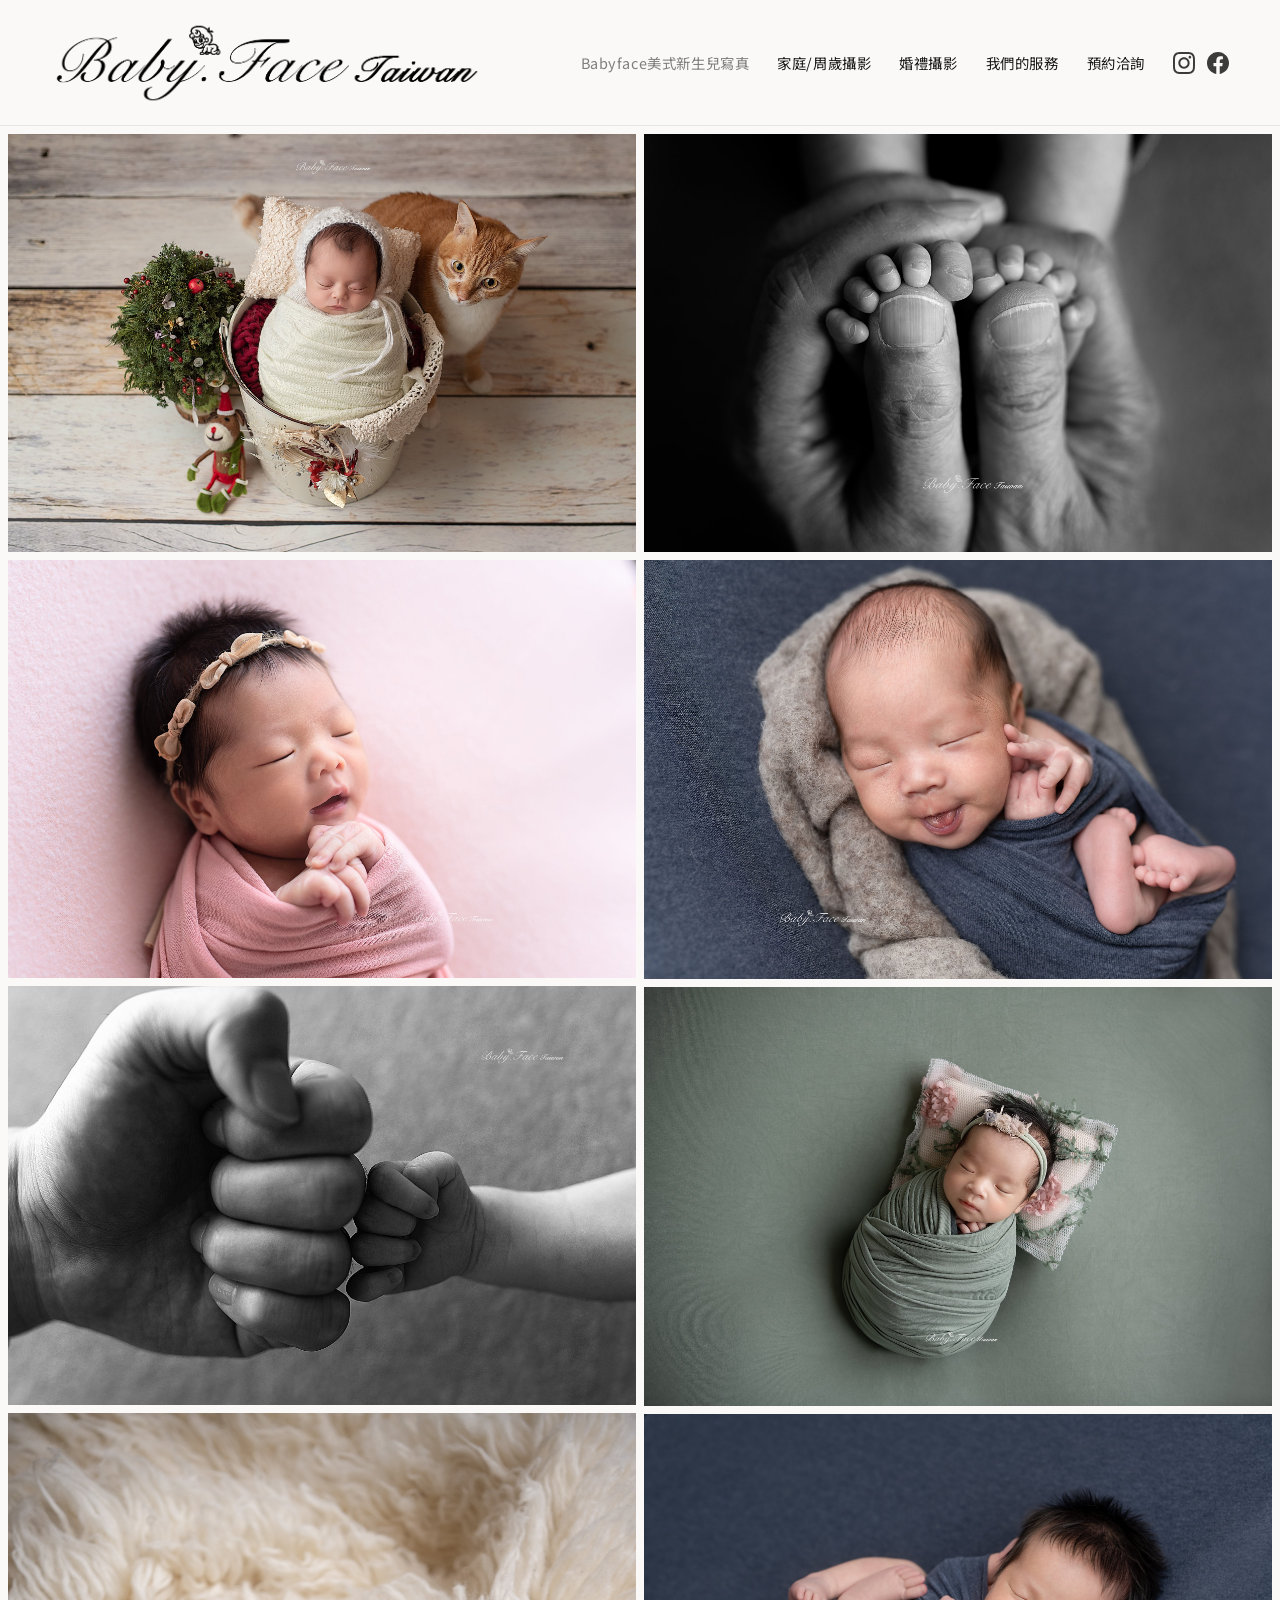
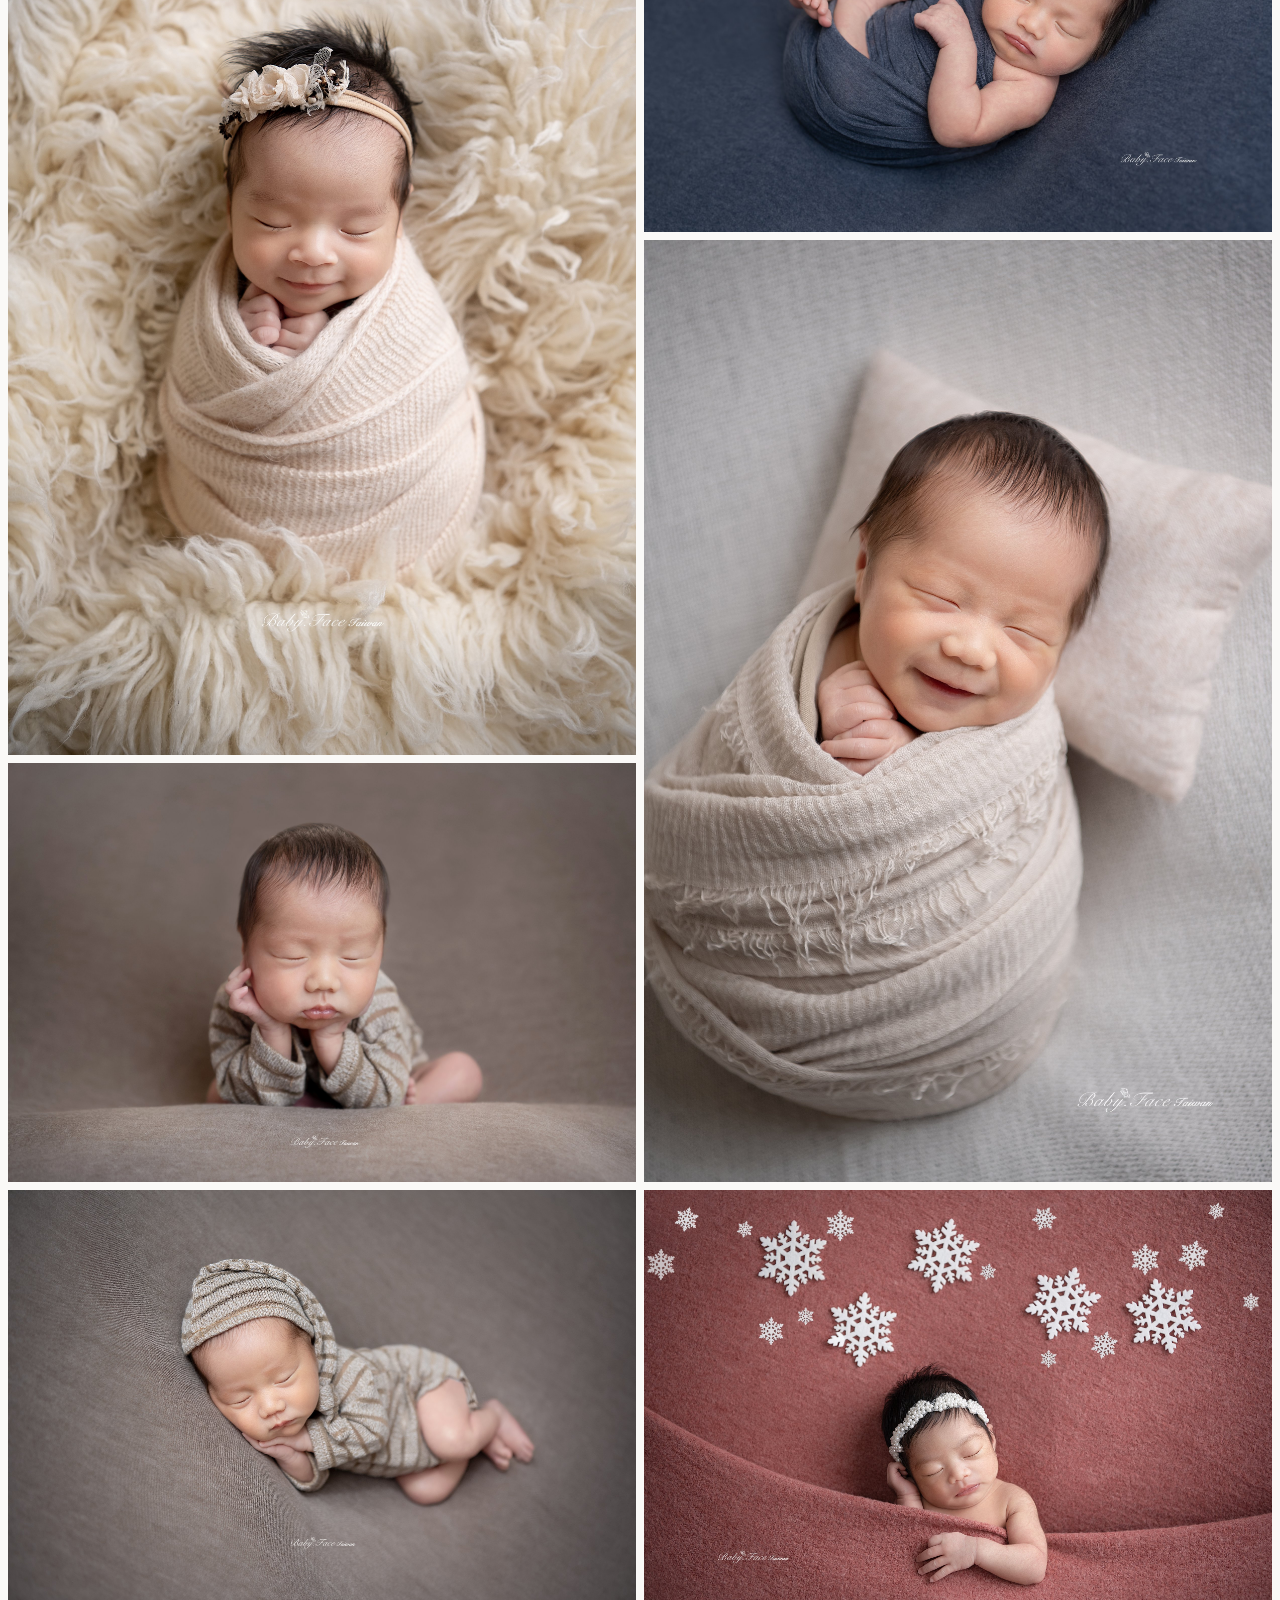
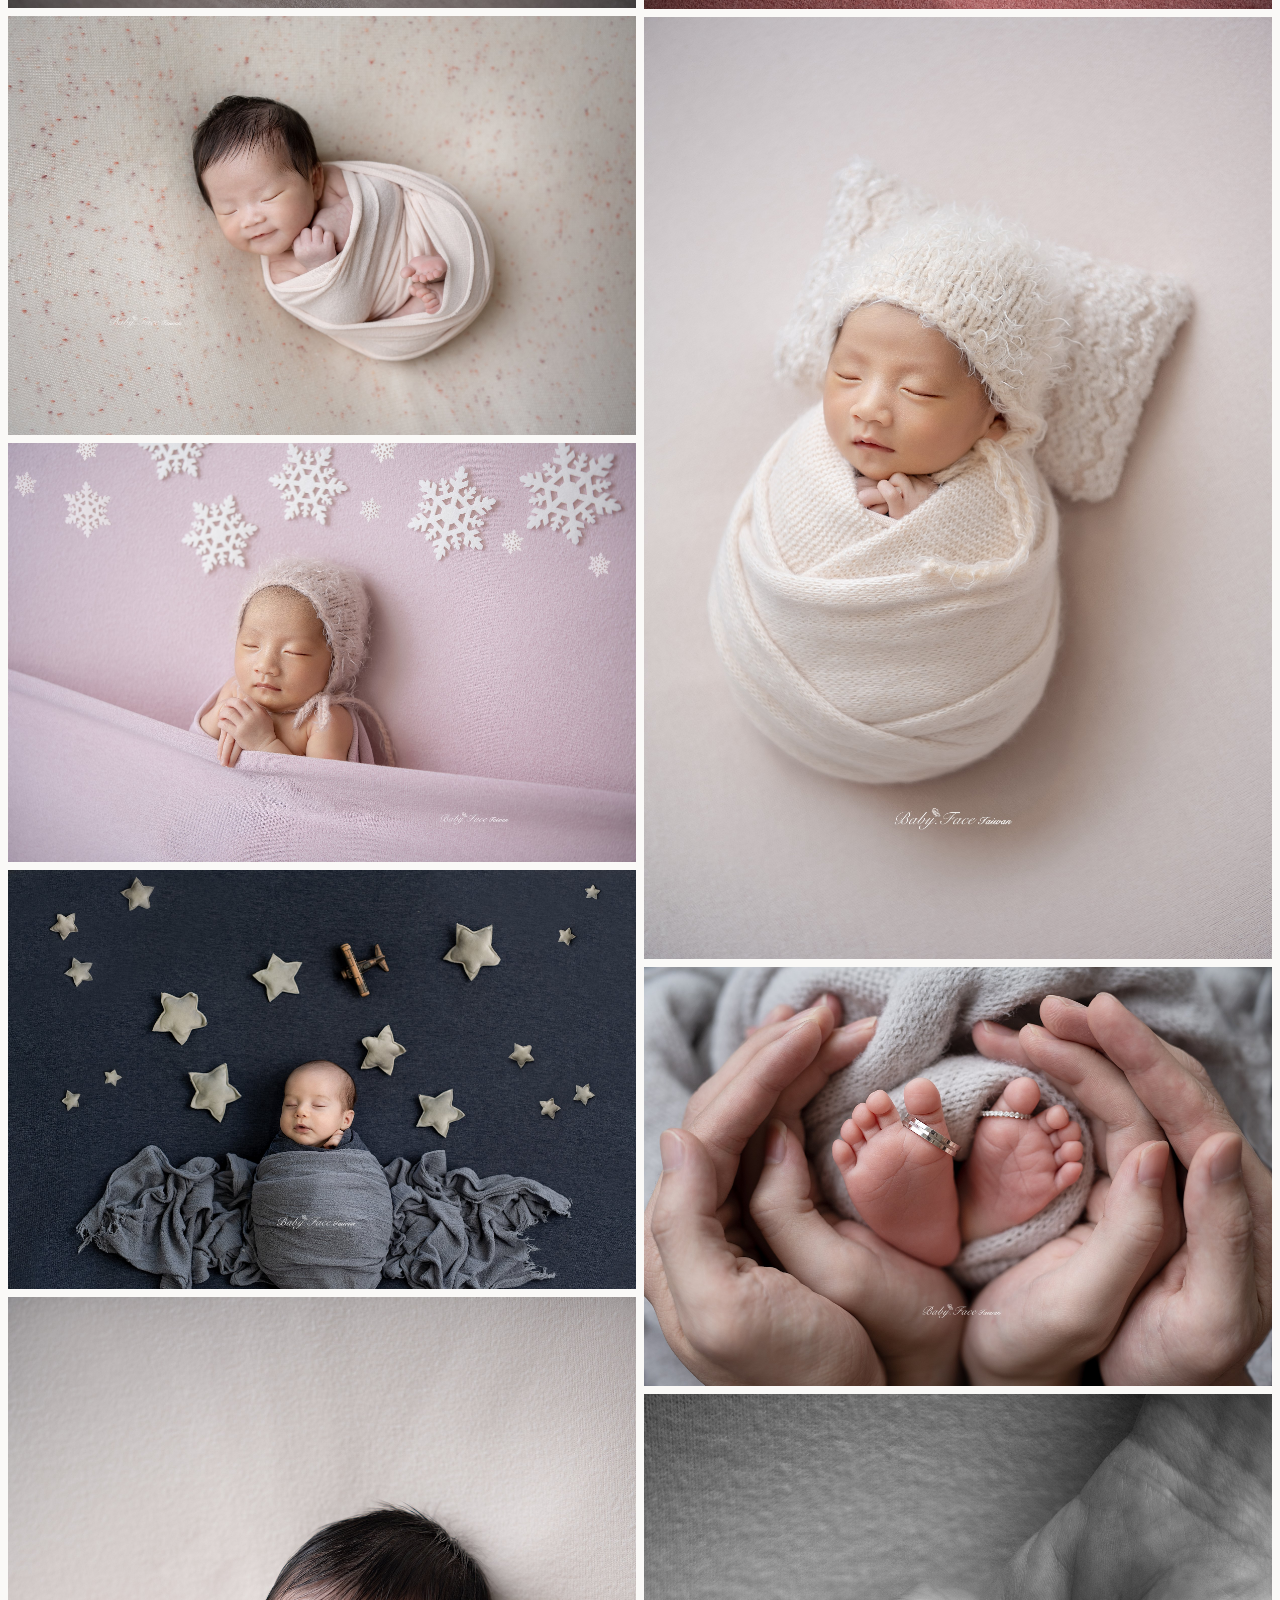
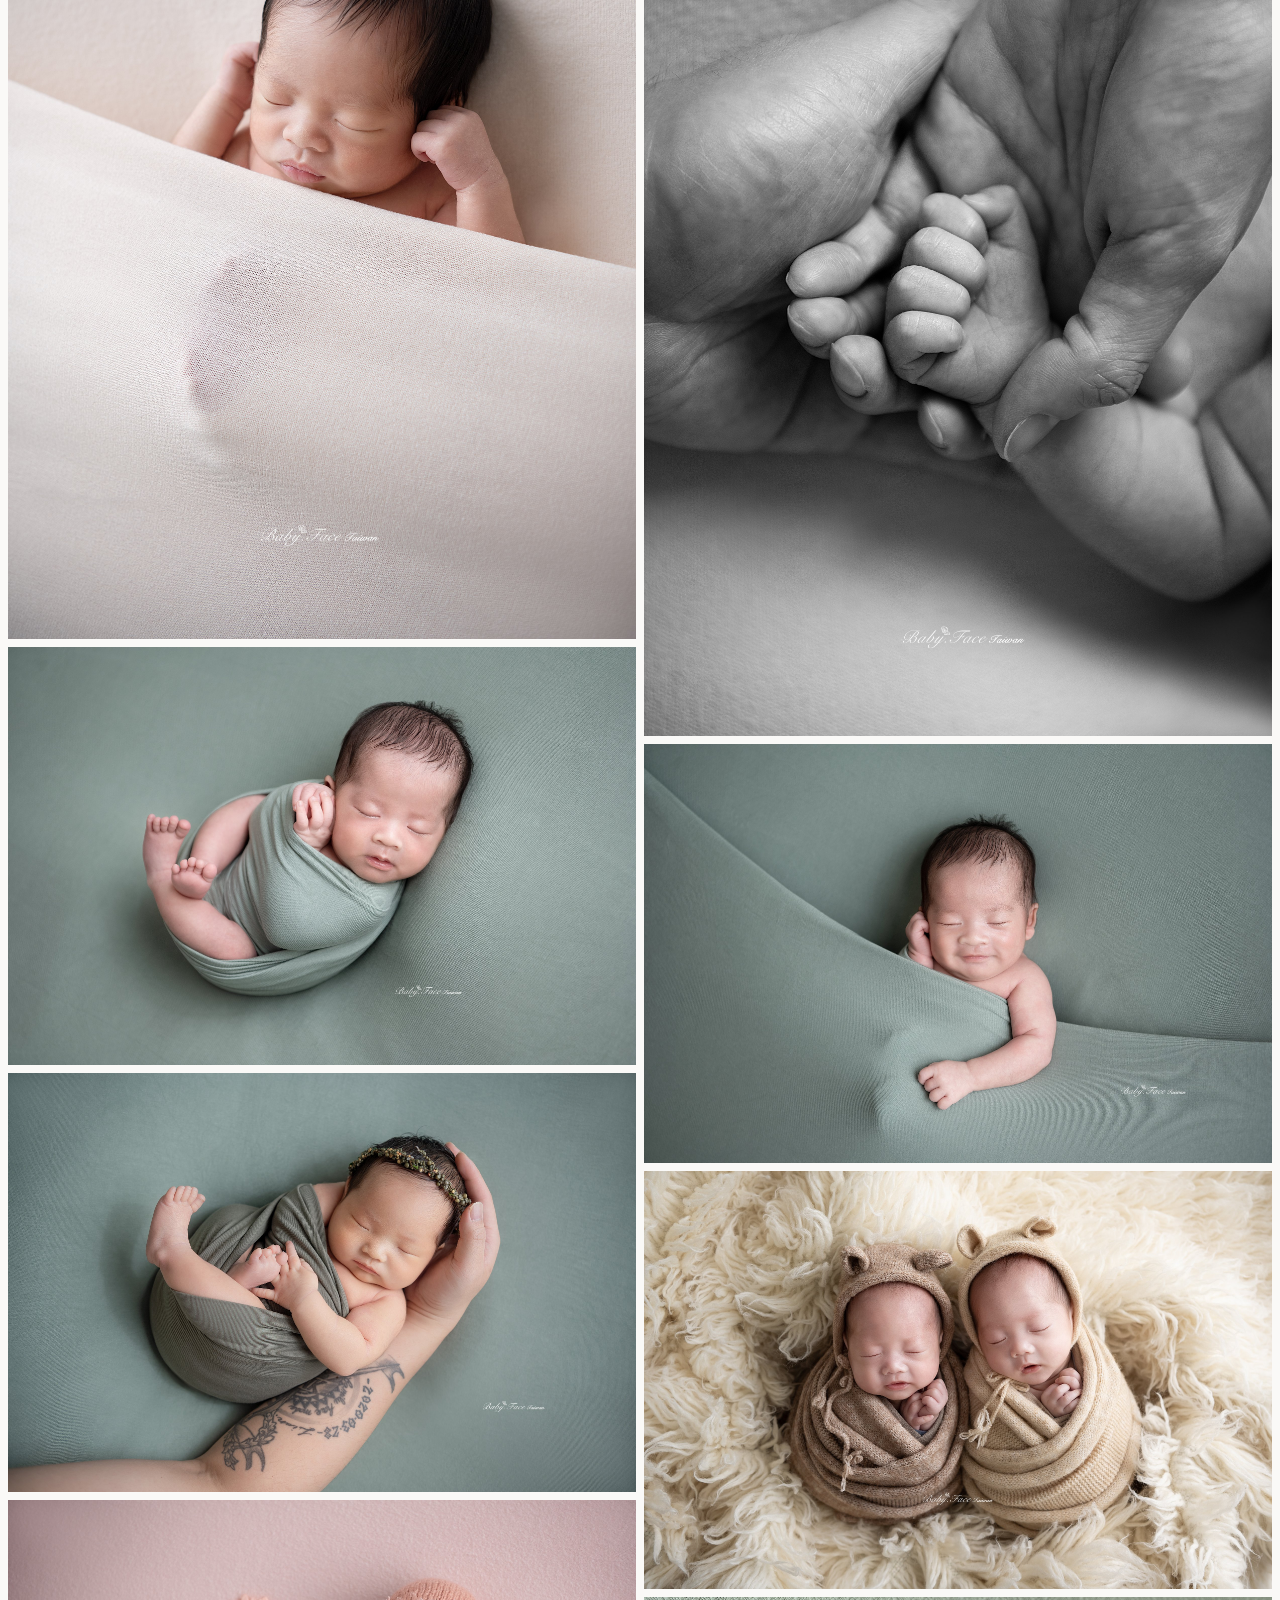
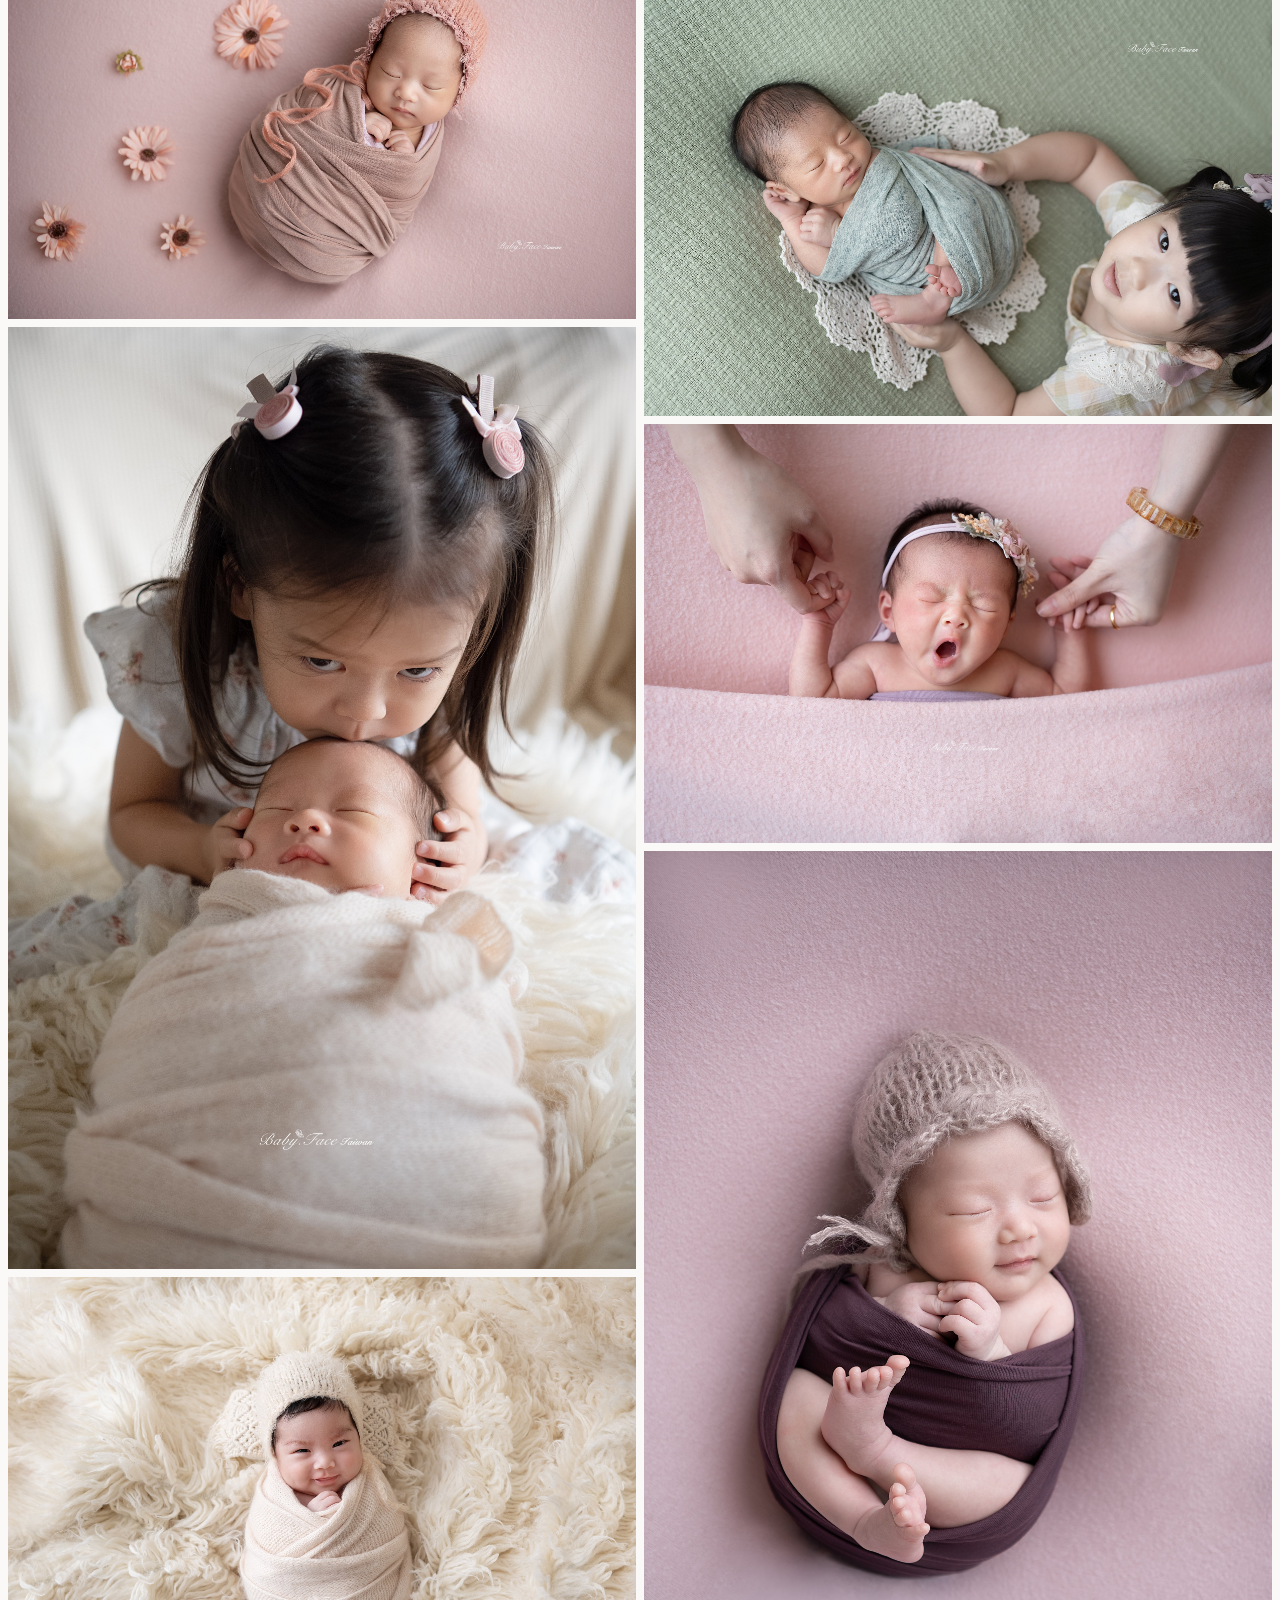
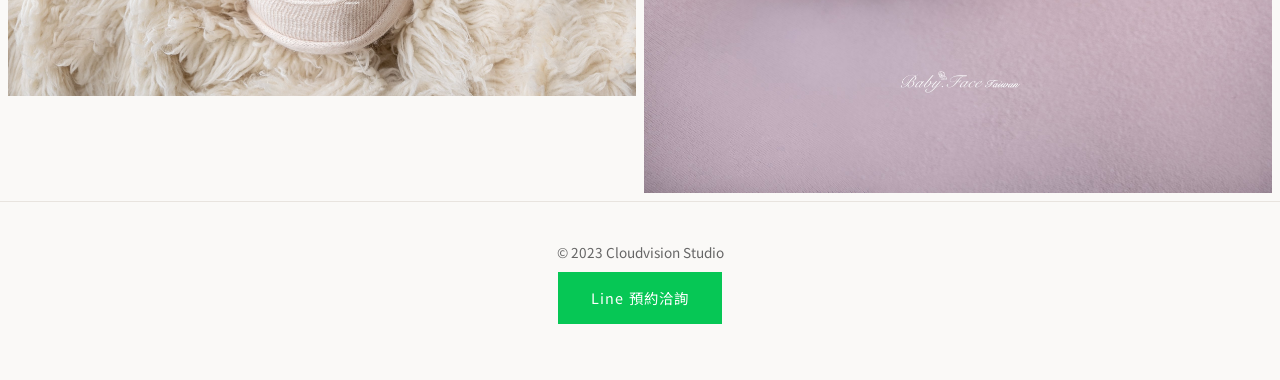
==== index.html @ 5738e957 "Initial commit: Babyface static site for GitHub Pages. Adds gallery pages, local uploads with manife" ====
<!DOCTYPE html>
<html lang="zh-TW">
<head>
  <meta charset="UTF-8">
  <meta name="viewport" content="width=device-width, initial-scale=1">
  <title>Babyface 美式新生兒攝影 | 家庭周歲攝影 | 婚禮攝影</title>
  <meta name="description" content="Babyface 美式新生兒攝影 家庭周歲攝影 婚禮攝影 by Cloudvision Studio">
  <link rel="icon" href="assets/favicon.ico">
  <link rel="preconnect" href="https://fonts.googleapis.com">
  <link rel="preconnect" href="https://fonts.gstatic.com" crossorigin>
  <link href="https://fonts.googleapis.com/css2?family=Noto+Sans+TC:wght@300;400;500&family=Noto+Serif+TC:wght@400;500&display=swap" rel="stylesheet">
  <link rel="stylesheet" href="css/main.css">
  <!-- Fallback when opening as file:// (fetch cannot load JSON); mirrors data/uploads-manifest.json newborn list -->
  <script type="application/json" id="page-gallery-fallback">
{"newborn": ["uploads/newborn/_D4H4309拷貝.jpg", "uploads/newborn/_D4H4834.jpg", "uploads/newborn/_D4H5948拷貝.jpg", "uploads/newborn/_DSC0193.jpg", "uploads/newborn/_DSC0562.jpg", "uploads/newborn/_DSC0927.jpg", "uploads/newborn/_DSC0970.jpg", "uploads/newborn/_DSC1719.jpg", "uploads/newborn/_DSC1806.jpg", "uploads/newborn/_DSC2027.jpg", "uploads/newborn/_DSC2053.jpg", "uploads/newborn/_DSC2089.jpg", "uploads/newborn/_DSC2223.jpg", "uploads/newborn/_DSC2389.jpg", "uploads/newborn/_DSC2434.jpg", "uploads/newborn/_DSC2780.jpg", "uploads/newborn/_DSC3059.jpg", "uploads/newborn/_DSC3750.jpg", "uploads/newborn/_DSC3777.jpg", "uploads/newborn/_DSC3788.jpg", "uploads/newborn/_DSC3802.jpg", "uploads/newborn/_DSC3945.jpg", "uploads/newborn/_DSC3946.jpg", "uploads/newborn/_DSC3970.jpg", "uploads/newborn/_DSC4013.jpg", "uploads/newborn/_DSC4015.jpg", "uploads/newborn/_DSC4368.jpg", "uploads/newborn/_DSC4448.jpg", "uploads/newborn/_DSC4636.jpg"]}
  </script>
</head>
<body data-gallery="newborn">
  <a class="skip-link" href="#main">Skip to Content</a>

  <header class="site-header">
    <div class="header-inner">
      <a href="index.html" class="logo" aria-label="Babyface 首頁">
        <img src="assets/logo.png" alt="Babyface" width="200" height="42">
      </a>
      <nav class="nav-desktop" aria-label="主要導覽">
        <a href="index.html" aria-current="page">Babyface美式新生兒寫真</a>
        <a href="familyphotography.html">家庭/周歲攝影</a>
        <a href="weddingphotography.html">婚禮攝影</a>
        <a href="service.html">我們的服務</a>
        <a href="contact.html">預約洽詢</a>
        <div class="social-icons">
          <a href="https://www.instagram.com/babyface.photography.taiwan/?hl=zh-tw" target="_blank" rel="noopener" aria-label="Instagram">
            <svg viewBox="0 0 24 24" fill="currentColor" aria-hidden="true"><path d="M12 2.163c3.204 0 3.584.012 4.85.07 3.252.148 4.771 1.691 4.919 4.919.058 1.265.069 1.645.069 4.849 0 3.205-.012 3.584-.069 4.849-.149 3.225-1.664 4.771-4.919 4.919-1.266.058-1.644.07-4.85.07-3.204 0-3.584-.012-4.849-.07-3.26-.149-4.771-1.699-4.919-4.92-.058-1.265-.07-1.644-.07-4.849 0-3.204.013-3.583.07-4.849.149-3.227 1.664-4.771 4.919-4.919 1.266-.057 1.645-.069 4.849-.069zm0-2.163c-3.259 0-3.667.014-4.947.072-4.358.2-6.78 2.618-6.98 6.98-.059 1.281-.073 1.689-.073 4.948 0 3.259.014 3.668.072 4.948.2 4.358 2.618 6.78 6.98 6.98 1.281.058 1.689.072 4.948.072 3.259 0 3.668-.014 4.948-.072 4.354-.2 6.782-2.618 6.979-6.98.059-1.28.073-1.689.073-4.948 0-3.259-.014-3.667-.072-4.947-.196-4.354-2.617-6.78-6.979-6.98-1.281-.059-1.69-.073-4.949-.073zm0 5.838c-3.403 0-6.162 2.759-6.162 6.162s2.759 6.163 6.162 6.163 6.162-2.759 6.162-6.163c0-3.403-2.759-6.162-6.162-6.162zm0 10.162c-2.209 0-4-1.79-4-4 0-2.209 1.791-4 4-4s4 1.791 4 4c0 2.21-1.791 4-4 4zm6.406-11.845c-.796 0-1.441.645-1.441 1.44s.645 1.44 1.441 1.44c.795 0 1.439-.645 1.439-1.44s-.644-1.44-1.439-1.44z"/></svg>
          </a>
          <a href="https://www.facebook.com/babyface.newbornphotography/" target="_blank" rel="noopener" aria-label="Facebook">
            <svg viewBox="0 0 24 24" fill="currentColor" aria-hidden="true"><path d="M24 12.073c0-6.627-5.373-12-12-12s-12 5.373-12 12c0 5.99 4.388 10.954 10.125 11.854v-8.385H7.078v-3.47h3.047V9.43c0-3.007 1.792-4.669 4.533-4.669 1.312 0 2.686.235 2.686.235v2.953H15.83c-1.491 0-1.956.925-1.956 1.874v2.25h3.328l-.532 3.47h-2.796v8.385C19.612 23.027 24 18.062 24 12.073z"/></svg>
          </a>
        </div>
      </nav>
      <button class="menu-toggle" type="button" aria-expanded="false" aria-controls="mobile-nav" aria-label="開啟選單">
        <span></span><span></span><span></span>
      </button>
    </div>
    <nav id="mobile-nav" class="nav-mobile" aria-label="手機導覽">
      <a href="index.html" aria-current="page">Babyface美式新生兒寫真</a>
      <a href="familyphotography.html">家庭/周歲攝影</a>
      <a href="weddingphotography.html">婚禮攝影</a>
      <a href="service.html">我們的服務</a>
      <a href="contact.html">預約洽詢</a>
    </nav>
  </header>

  <main id="main">
    <section class="gallery-section gallery-section--fullbleed" aria-label="新生兒寫真作品集">
      <div id="gallery" class="gallery-grid gallery-grid--dense">
        <p class="loading">載入作品中…</p>
      </div>
    </section>
  </main>

  <footer class="site-footer">
    <p>© 2023 Cloudvision Studio</p>
    <p class="footer-line">
      <a href="https://lin.ee/Q7MbhcG" class="btn btn-line" target="_blank" rel="noopener">Line 預約洽詢</a>
    </p>
  </footer>

  <div id="lightbox" class="lightbox" role="dialog" aria-modal="true" aria-label="View fullsize">
    <button class="lightbox-close" type="button" aria-label="關閉">&times;</button>
    <button class="lightbox-prev" type="button" aria-label="上一張">‹</button>
    <img src="" alt="">
    <button class="lightbox-next" type="button" aria-label="下一張">›</button>
  </div>

  <script src="js/main.js"></script>
</body>
</html>
---- css/main.css ----
:root {
  --color-bg: #faf9f7;
  --color-text: #1a1a1a;
  --color-muted: #666;
  --color-border: #e8e4df;
  --header-height: 92px;
  --max-width: 1400px;
  --font-serif: "Noto Serif TC", "Songti TC", "STSong", Georgia, serif;
  --font-sans: "Noto Sans TC", "PingFang TC", "Microsoft JhengHei", sans-serif;
}

*,
*::before,
*::after {
  box-sizing: border-box;
}

html {
  scroll-behavior: smooth;
}

body {
  margin: 0;
  font-family: var(--font-sans);
  font-size: 16px;
  line-height: 1.6;
  color: var(--color-text);
  background: var(--color-bg);
}

img {
  max-width: 100%;
  height: auto;
  display: block;
}

a {
  color: inherit;
  text-decoration: none;
}

.skip-link {
  position: absolute;
  left: -9999px;
  top: 0;
  z-index: 9999;
  padding: 0.5rem 1rem;
  background: #fff;
}

.skip-link:focus {
  left: 0;
}

/* Header */
.site-header {
  position: sticky;
  top: 0;
  z-index: 100;
  background: rgba(250, 249, 247, 0.95);
  backdrop-filter: blur(8px);
  border-bottom: 1px solid var(--color-border);
}

.header-inner {
  max-width: var(--max-width);
  margin: 0 auto;
  padding: 1.3vw 4vw;
  display: flex;
  align-items: center;
  justify-content: space-between;
  gap: 1.5rem;
}

.logo img {
  height: var(--header-height);
  width: auto;
  max-height: 92px;
}

.nav-desktop {
  display: flex;
  align-items: center;
  gap: 1.75rem;
}

.nav-desktop a {
  font-size: 0.9rem;
  letter-spacing: 0.04em;
  transition: opacity 0.2s;
}

.nav-desktop a:hover,
.nav-desktop a[aria-current="page"] {
  opacity: 0.55;
}

.social-icons {
  display: flex;
  gap: 0.75rem;
  align-items: center;
}

.social-icons a {
  display: flex;
  opacity: 0.85;
  transition: opacity 0.2s;
}

.social-icons a:hover {
  opacity: 0.5;
}

.social-icons svg {
  width: 22px;
  height: 22px;
}

.menu-toggle {
  display: none;
  background: none;
  border: none;
  padding: 0.5rem;
  cursor: pointer;
}

.menu-toggle span {
  display: block;
  width: 22px;
  height: 2px;
  background: var(--color-text);
  margin: 5px 0;
  transition: transform 0.2s, opacity 0.2s;
}

.menu-toggle[aria-expanded="true"] span:nth-child(1) {
  transform: translateY(7px) rotate(45deg);
}

.menu-toggle[aria-expanded="true"] span:nth-child(2) {
  opacity: 0;
}

.menu-toggle[aria-expanded="true"] span:nth-child(3) {
  transform: translateY(-7px) rotate(-45deg);
}

.nav-mobile {
  display: none;
  flex-direction: column;
  padding: 1rem 4vw 1.5rem;
  border-top: 1px solid var(--color-border);
  gap: 0.75rem;
}

.nav-mobile.is-open {
  display: flex;
}

/* Gallery */
.gallery-section {
  padding: 0 4vw 4vw;
  max-width: var(--max-width);
  margin: 0 auto;
}

.gallery-grid {
  display: grid;
  grid-template-columns: repeat(auto-fill, minmax(280px, 1fr));
  gap: 4px;
}

.gallery-item {
  position: relative;
  aspect-ratio: 3 / 4;
  overflow: hidden;
  cursor: zoom-in;
  background: #eee;
  margin: 0;
  padding: 0;
}

.gallery-item img {
  width: 100%;
  height: 100%;
  object-fit: cover;
  transition: transform 0.4s ease;
}

.gallery-item:hover img {
  transform: scale(1.03);
}

/* Content pages */
.page-content {
  max-width: 720px;
  margin: 0 auto;
  padding: 3rem 4vw 5rem;
}

.page-content h1 {
  font-family: var(--font-serif);
  font-weight: 400;
  font-size: clamp(1.75rem, 4vw, 2.5rem);
  text-align: center;
  margin: 0 0 0.5rem;
  letter-spacing: 0.06em;
}

.page-content .subtitle {
  text-align: center;
  font-size: 1.15rem;
  color: var(--color-muted);
  margin-bottom: 2.5rem;
}

.page-content p {
  margin: 0 0 1.25rem;
}

.page-content strong {
  font-weight: 600;
}

.service-block {
  margin-bottom: 2rem;
}

/* Contact */
.contact-card {
  text-align: center;
  padding: 2rem 0;
}

.qr-wrap {
  margin: 2rem auto;
  max-width: 220px;
}

.qr-wrap img {
  margin: 0 auto;
  border: 1px solid var(--color-border);
}

.btn {
  display: inline-block;
  padding: 0.85rem 2rem;
  border: 1px solid var(--color-text);
  font-size: 0.9rem;
  letter-spacing: 0.08em;
  transition: background 0.2s, color 0.2s;
  margin: 0.5rem;
}

.btn:hover {
  background: var(--color-text);
  color: var(--color-bg);
}

.btn-line {
  background: #06c755;
  border-color: #06c755;
  color: #fff;
}

.btn-line:hover {
  background: #05a847;
  border-color: #05a847;
  color: #fff;
}

.contact-email {
  margin-top: 2rem;
  color: var(--color-muted);
}

.contact-email a {
  text-decoration: underline;
  text-underline-offset: 3px;
}

/* Footer */
.site-footer {
  text-align: center;
  padding: 2.5rem 4vw 3rem;
  border-top: 1px solid var(--color-border);
}

.site-footer p {
  margin: 0;
  font-size: 0.85rem;
  color: var(--color-muted);
}

.footer-line {
  margin-top: 1.25rem;
}

/* Lightbox */
.lightbox {
  position: fixed;
  inset: 0;
  z-index: 200;
  background: rgba(0, 0, 0, 0.92);
  display: flex;
  align-items: center;
  justify-content: center;
  opacity: 0;
  visibility: hidden;
  transition: opacity 0.25s, visibility 0.25s;
}

.lightbox.is-open {
  opacity: 1;
  visibility: visible;
}

.lightbox img {
  max-width: min(95vw, 1200px);
  max-height: 90vh;
  object-fit: contain;
}

.lightbox-close,
.lightbox-prev,
.lightbox-next {
  position: absolute;
  background: none;
  border: none;
  color: #fff;
  cursor: pointer;
  padding: 1rem;
  opacity: 0.8;
  transition: opacity 0.2s;
}

.lightbox-close:hover,
.lightbox-prev:hover,
.lightbox-next:hover {
  opacity: 1;
}

.lightbox-close {
  top: 0.5rem;
  right: 0.5rem;
  font-size: 2rem;
  line-height: 1;
}

.lightbox-prev {
  left: 0.5rem;
  font-size: 2.5rem;
}

.lightbox-next {
  right: 0.5rem;
  font-size: 2.5rem;
}

.loading {
  text-align: center;
  padding: 4rem;
  color: var(--color-muted);
}

/* Full-bleed grid: gutter matches gap between images */
.gallery-section--fullbleed {
  --gallery-gutter: 8px;
  max-width: none;
  margin: 0;
  padding: var(--gallery-gutter);
}

.gallery-grid--dense {
  padding: 0;
}

.gallery-grid--dense.masonry-ready.masonry-two {
  display: flex;
  flex-direction: row;
  align-items: flex-start;
  gap: var(--gallery-gutter);
}

.gallery-grid--dense.masonry-ready:not(.masonry-two) {
  display: flex;
  flex-direction: column;
  gap: var(--gallery-gutter);
}

.gallery-grid--dense .masonry-col {
  flex: 1 1 0;
  min-width: 0;
  display: flex;
  flex-direction: column;
  gap: var(--gallery-gutter);
}

@media (max-width: 480px) {
  .gallery-grid--dense.masonry-two .masonry-col {
    flex: none;
    width: 100%;
  }
}

.gallery-grid--dense .gallery-item {
  aspect-ratio: auto;
  height: auto;
  align-self: stretch;
}

.gallery-grid--dense .gallery-item img {
  width: 100%;
  height: auto;
  max-height: none;
  display: block;
}

.gallery-grid--dense .gallery-item:hover img {
  transform: none;
}

.gallery-grid--dense .gallery-item::after {
  content: "View fullsize";
  pointer-events: none;
  position: absolute;
  inset: 0;
  display: flex;
  align-items: flex-end;
  justify-content: center;
  padding-bottom: 10%;
  font-family: var(--font-sans);
  font-size: 0.65rem;
  font-weight: 500;
  letter-spacing: 0.1em;
  text-transform: uppercase;
  color: rgba(255, 255, 255, 0.95);
  text-shadow: 0 1px 3px rgba(0, 0, 0, 0.45);
  background: linear-gradient(transparent 50%, rgba(0, 0, 0, 0.38));
  opacity: 0;
  transition: opacity 0.22s ease;
}

.gallery-grid--dense .gallery-item:hover::after {
  opacity: 1;
}

@media (max-width: 900px) {
  :root {
    --header-height: 59px;
  }

  .nav-desktop {
    display: none;
  }

  .menu-toggle {
    display: block;
  }

  .header-inner .social-icons {
    display: none;
  }

  .gallery-grid {
    grid-template-columns: repeat(2, 1fr);
    gap: 2px;
  }
}
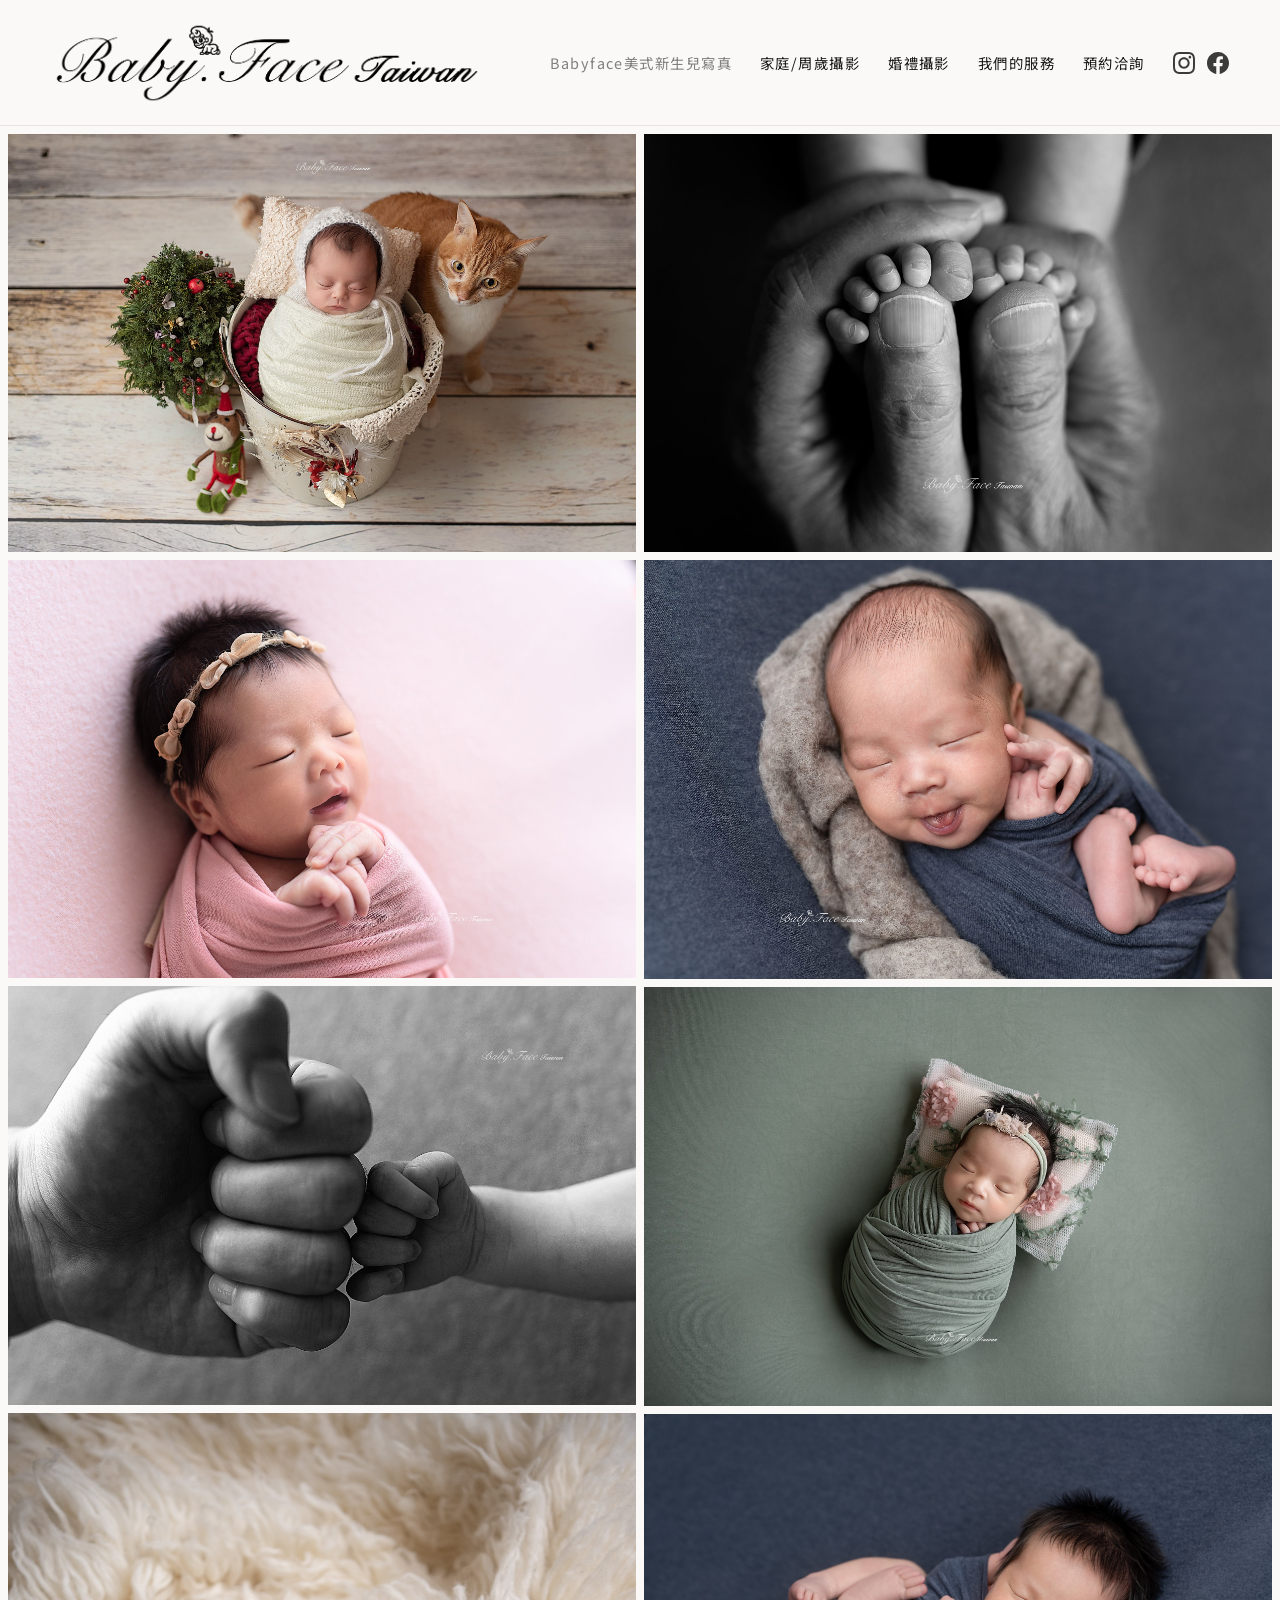
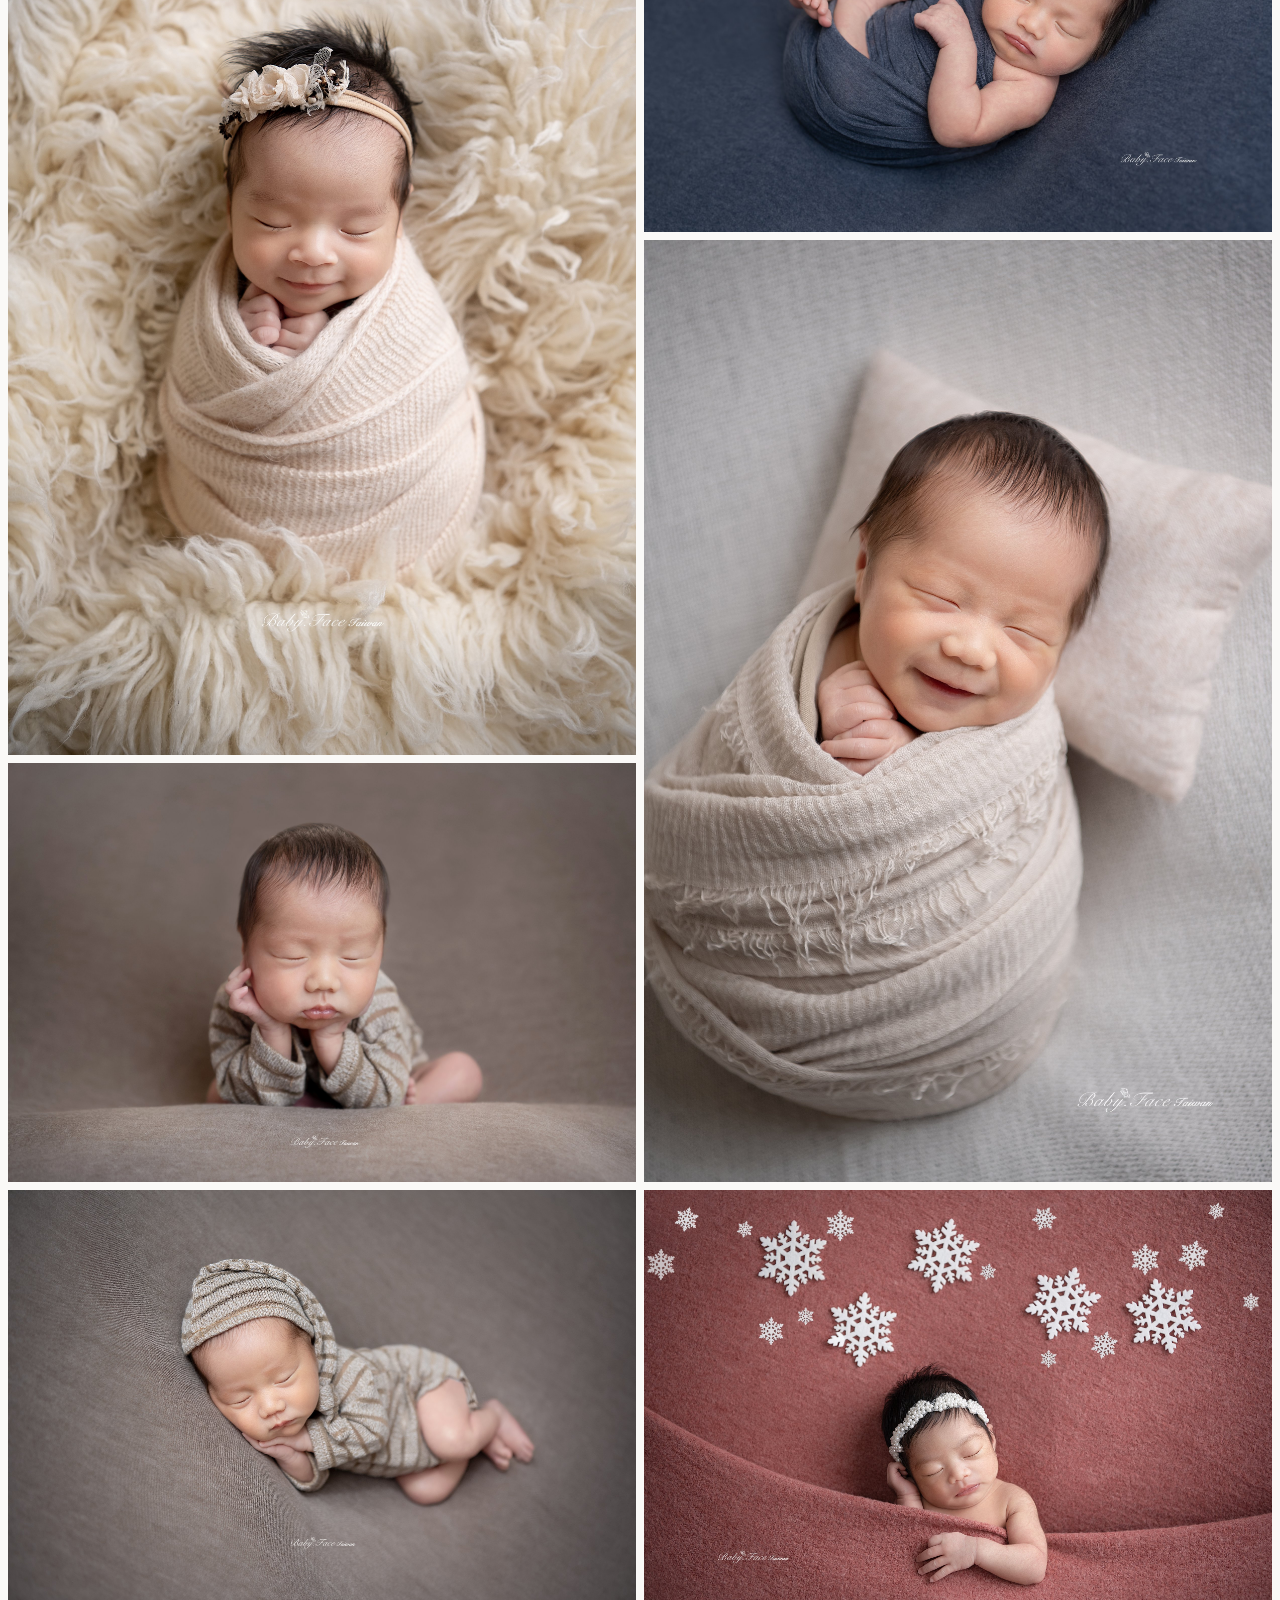
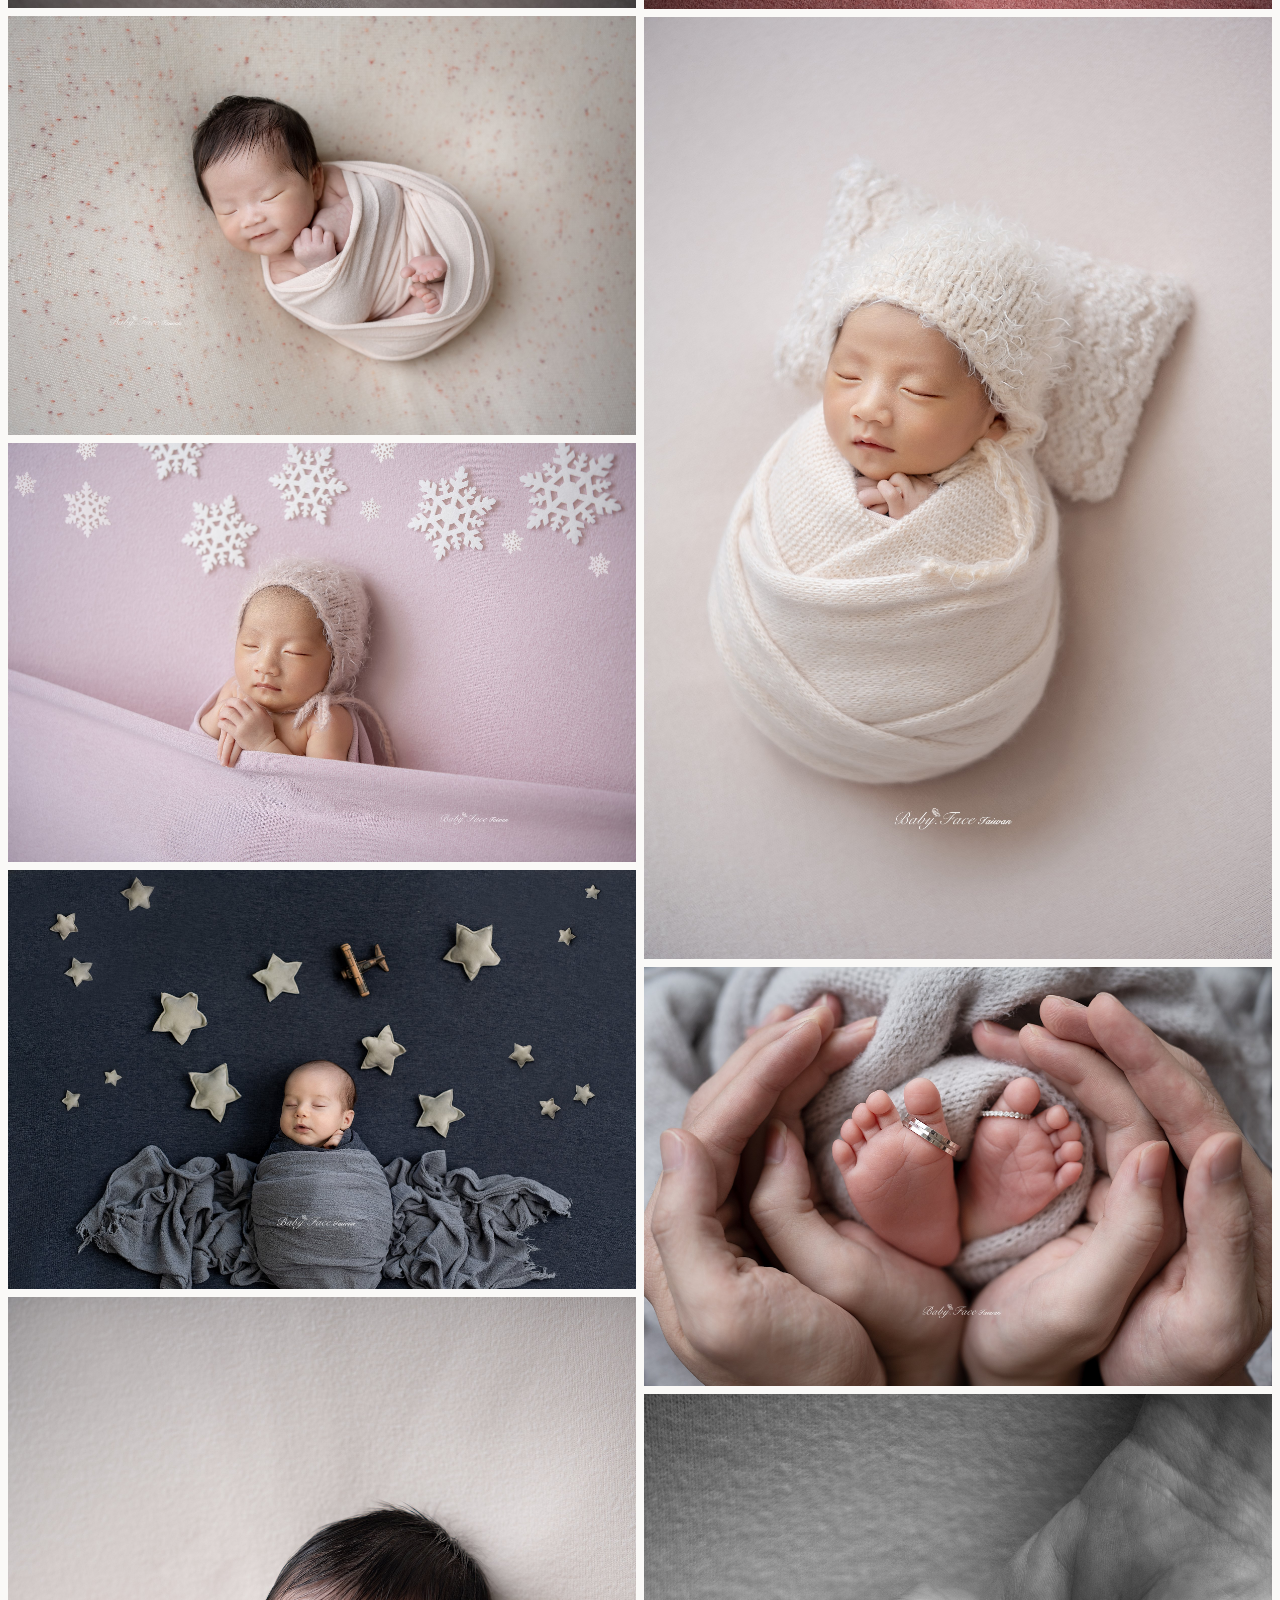
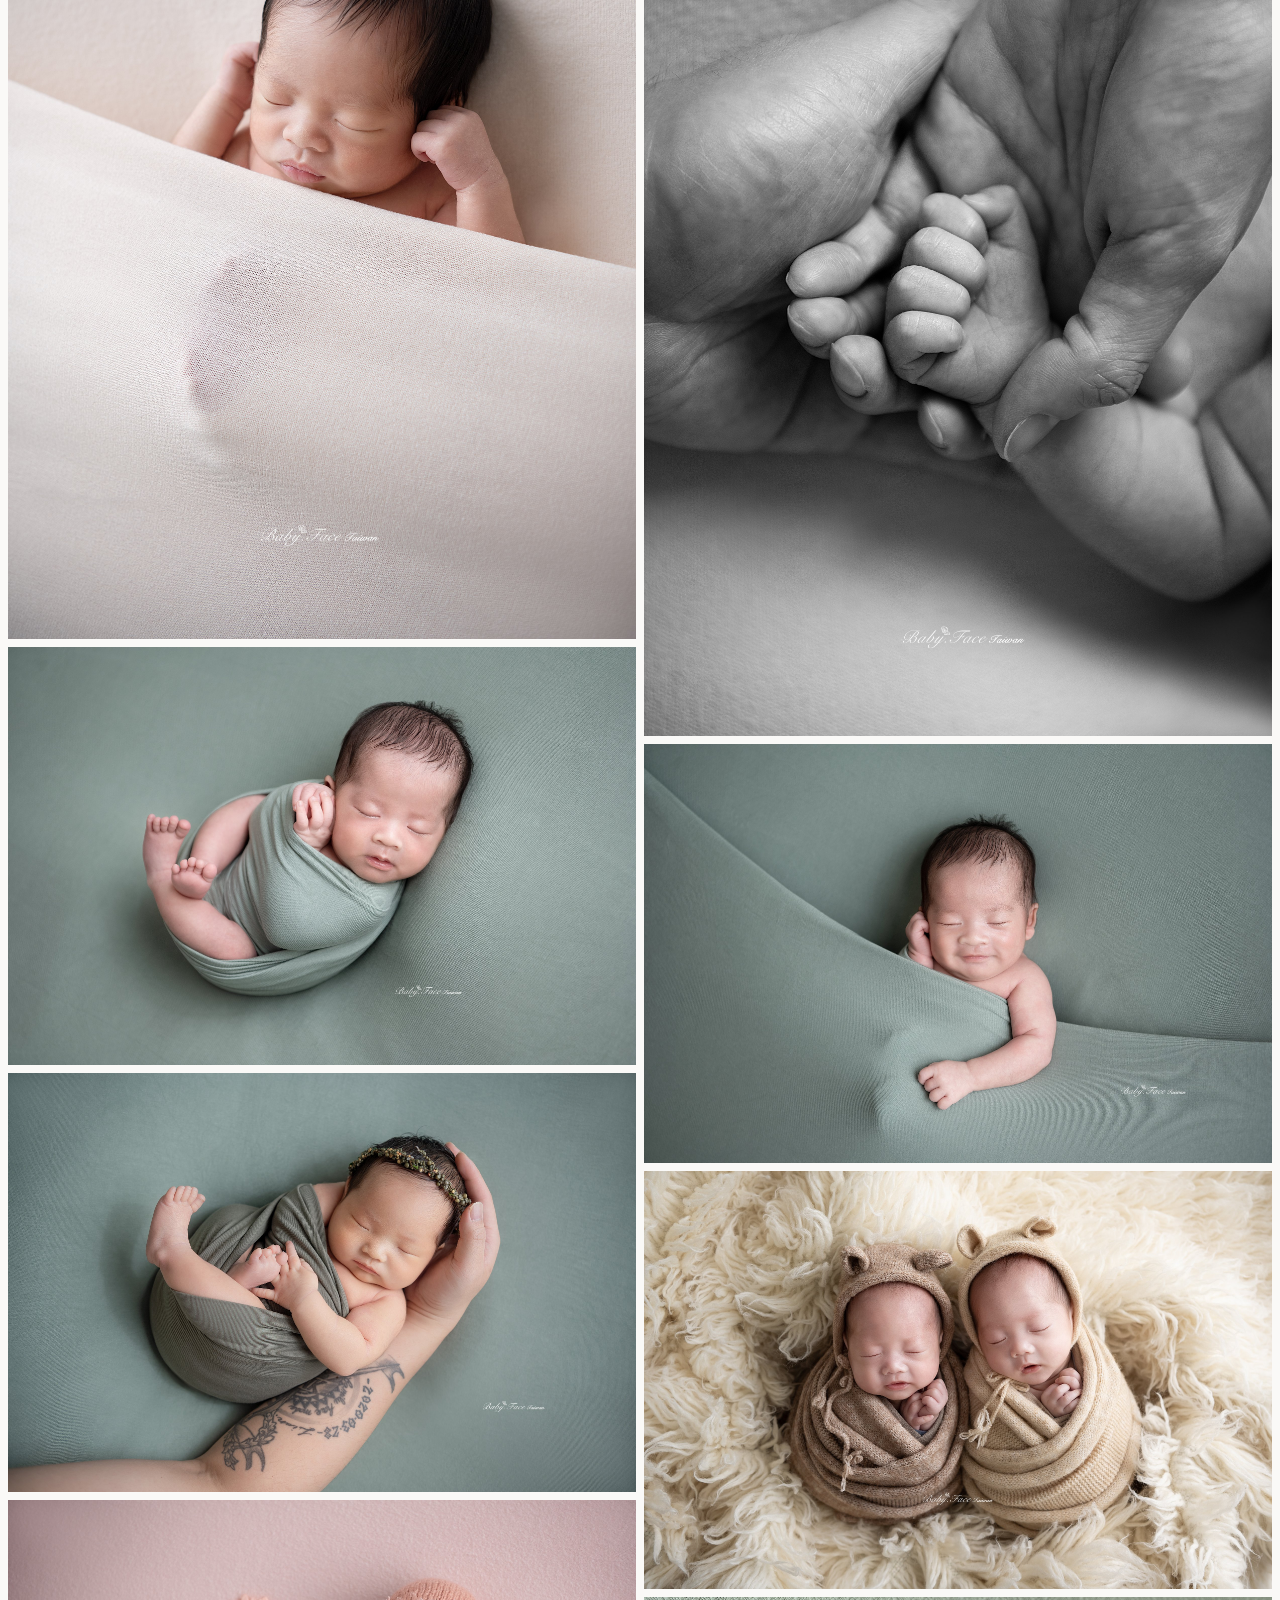
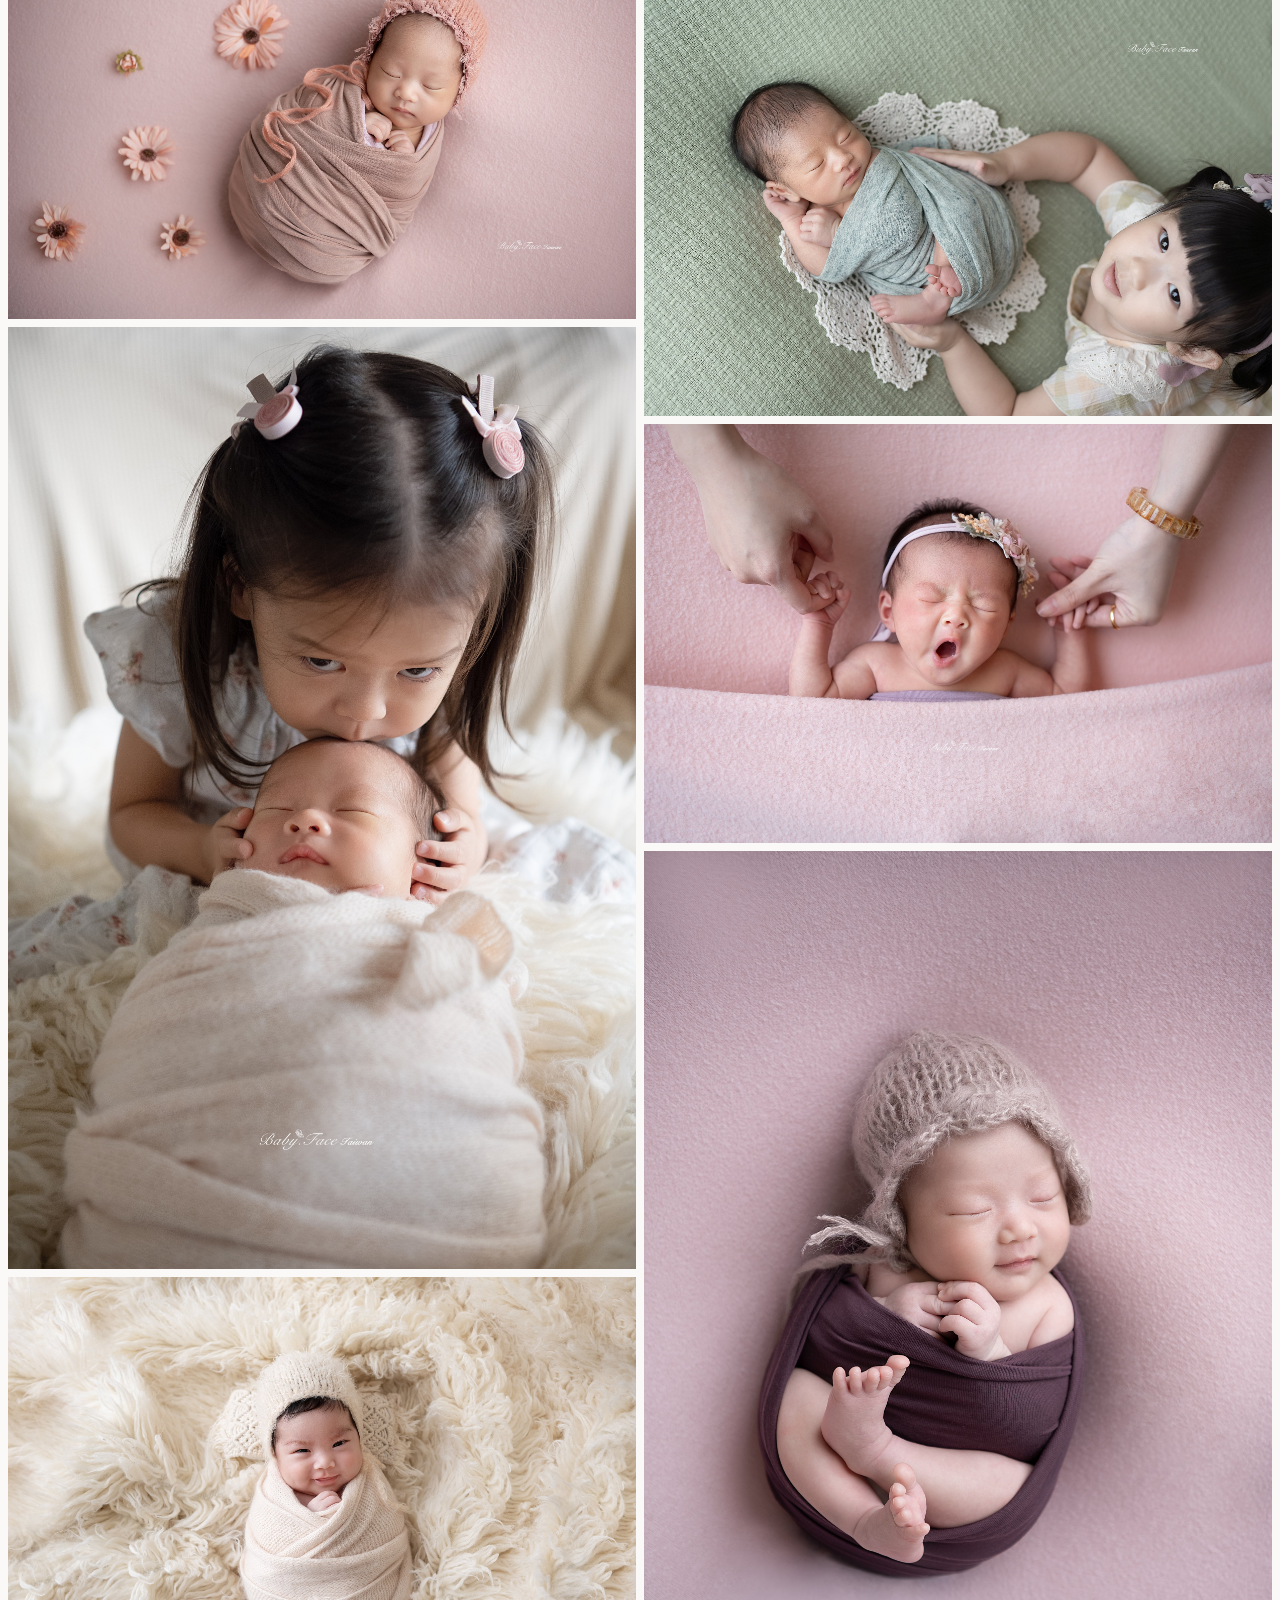
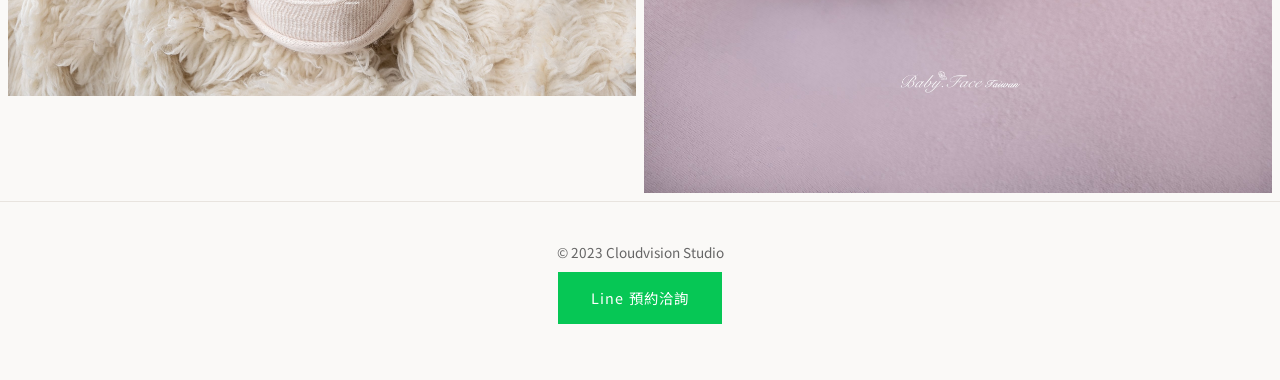
==== commit 05fbb2e4: "Align copy and UI strings with Taiwan Traditional Chinese. Updates gallery labels, nav/skip-link wor" ====
--- a/index.html
+++ b/index.html
@@ -16,14 +16,14 @@
   </script>
 </head>
 <body data-gallery="newborn">
-  <a class="skip-link" href="#main">Skip to Content</a>
+  <a class="skip-link" href="#main">跳至主要內容</a>
 
   <header class="site-header">
     <div class="header-inner">
       <a href="index.html" class="logo" aria-label="Babyface 首頁">
         <img src="assets/logo.png" alt="Babyface" width="200" height="42">
       </a>
-      <nav class="nav-desktop" aria-label="主要導覽">
+      <nav class="nav-desktop" aria-label="主選單">
         <a href="index.html" aria-current="page">Babyface美式新生兒寫真</a>
         <a href="familyphotography.html">家庭/周歲攝影</a>
         <a href="weddingphotography.html">婚禮攝影</a>
@@ -42,7 +42,7 @@
         <span></span><span></span><span></span>
       </button>
     </div>
-    <nav id="mobile-nav" class="nav-mobile" aria-label="手機導覽">
+    <nav id="mobile-nav" class="nav-mobile" aria-label="手機版選單">
       <a href="index.html" aria-current="page">Babyface美式新生兒寫真</a>
       <a href="familyphotography.html">家庭/周歲攝影</a>
       <a href="weddingphotography.html">婚禮攝影</a>
@@ -54,7 +54,7 @@
   <main id="main">
     <section class="gallery-section gallery-section--fullbleed" aria-label="新生兒寫真作品集">
       <div id="gallery" class="gallery-grid gallery-grid--dense">
-        <p class="loading">載入作品中…</p>
+        <p class="loading">相簿載入中…</p>
       </div>
     </section>
   </main>
@@ -66,7 +66,7 @@
     </p>
   </footer>
 
-  <div id="lightbox" class="lightbox" role="dialog" aria-modal="true" aria-label="View fullsize">
+  <div id="lightbox" class="lightbox" role="dialog" aria-modal="true" aria-label="看大圖">
     <button class="lightbox-close" type="button" aria-label="關閉">&times;</button>
     <button class="lightbox-prev" type="button" aria-label="上一張">‹</button>
     <img src="" alt="">
--- a/css/main.css
+++ b/css/main.css
@@ -86,7 +86,7 @@
 
 .nav-desktop a {
   font-size: 0.9rem;
-  letter-spacing: 0.04em;
+  letter-spacing: 0.1em;
   transition: opacity 0.2s;
 }
 
@@ -421,7 +421,7 @@
 }
 
 .gallery-grid--dense .gallery-item::after {
-  content: "View fullsize";
+  content: "看大圖";
   pointer-events: none;
   position: absolute;
   inset: 0;
@@ -432,8 +432,8 @@
   font-family: var(--font-sans);
   font-size: 0.65rem;
   font-weight: 500;
-  letter-spacing: 0.1em;
-  text-transform: uppercase;
+  letter-spacing: 0.04em;
+  text-transform: none;
   color: rgba(255, 255, 255, 0.95);
   text-shadow: 0 1px 3px rgba(0, 0, 0, 0.45);
   background: linear-gradient(transparent 50%, rgba(0, 0, 0, 0.38));
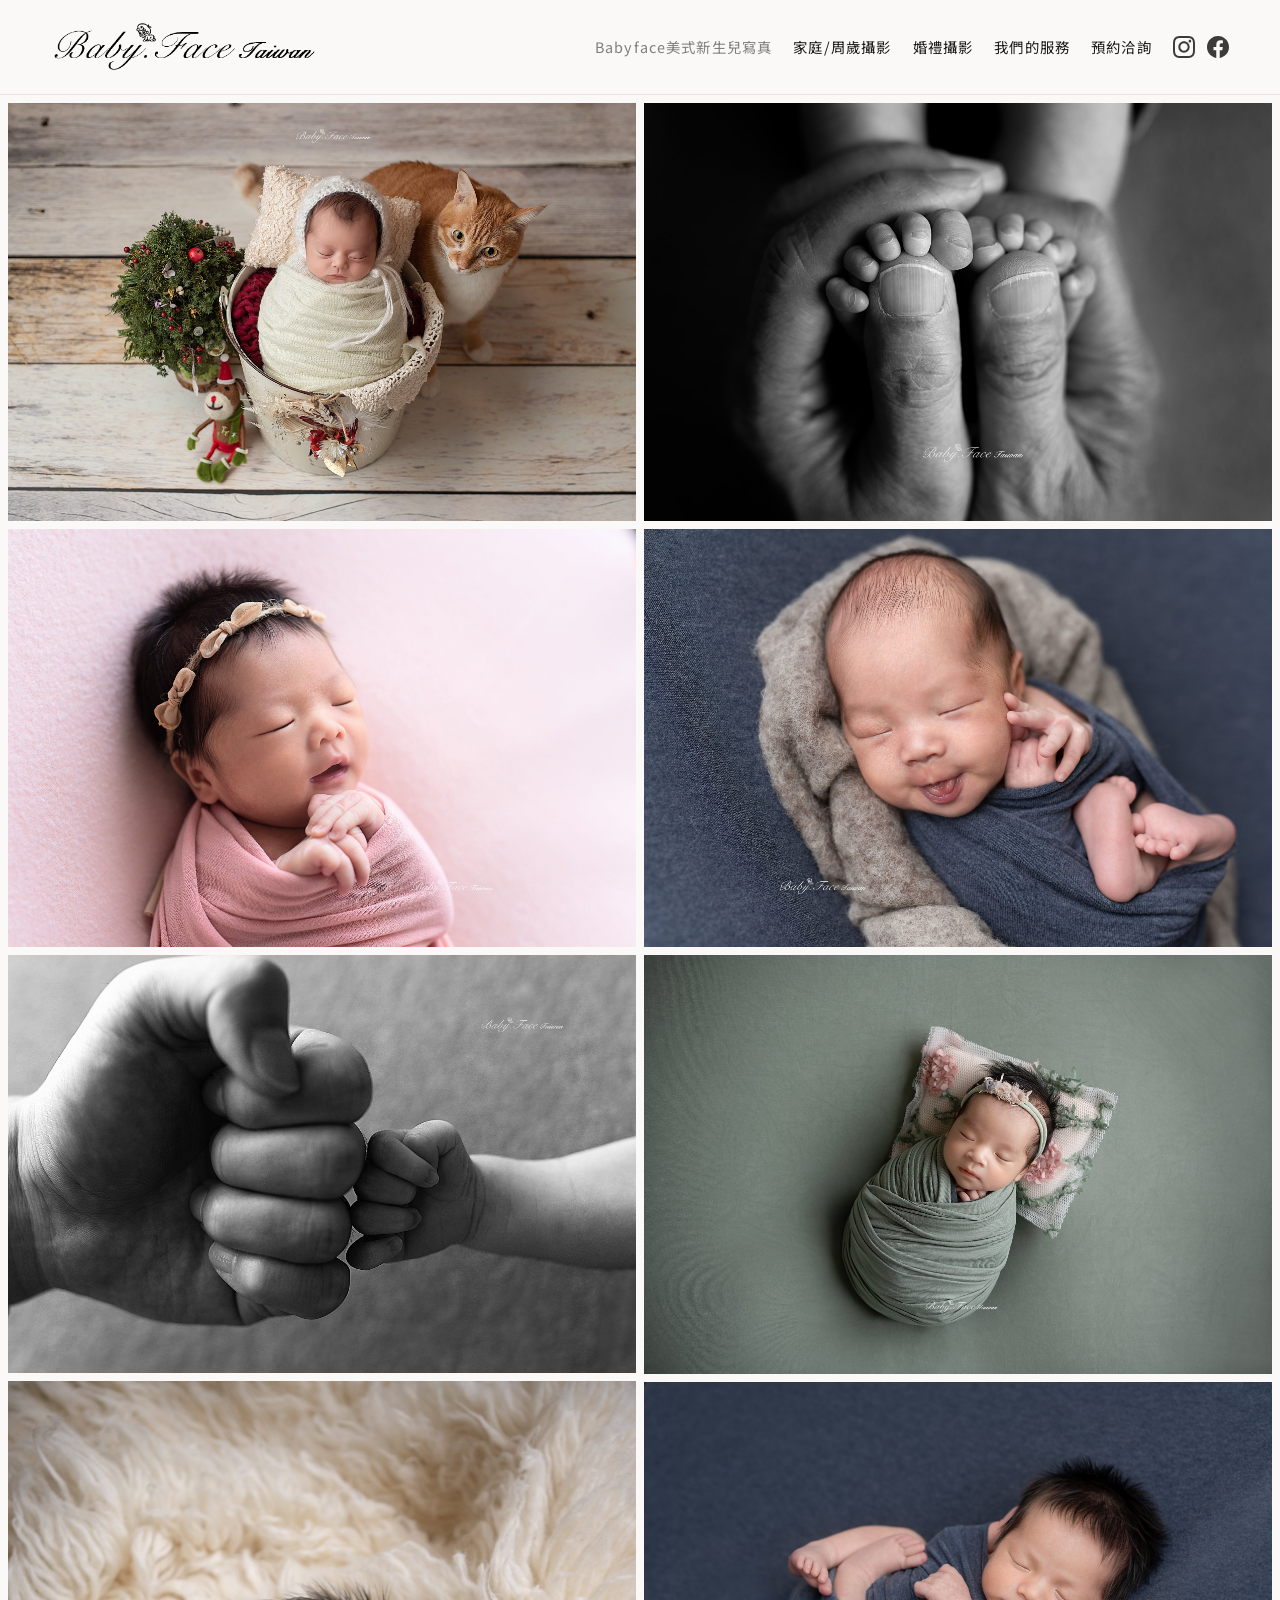
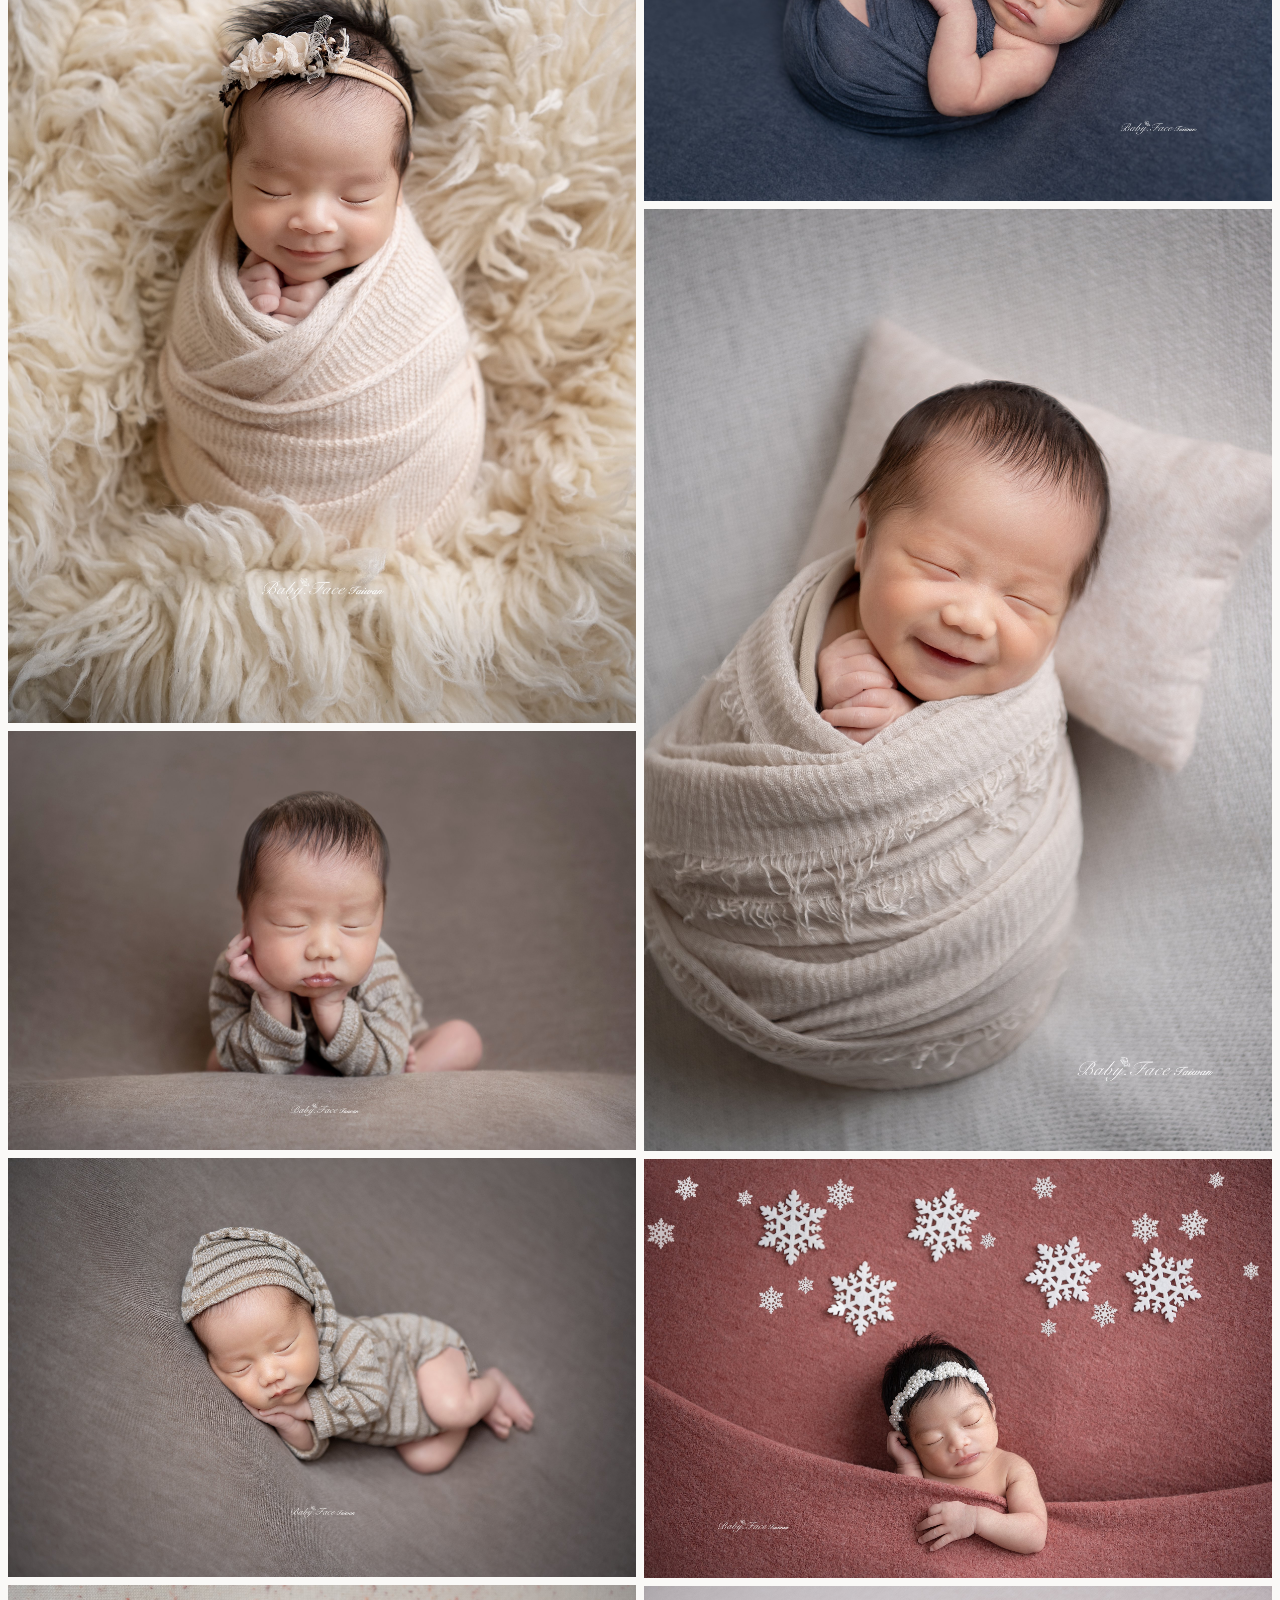
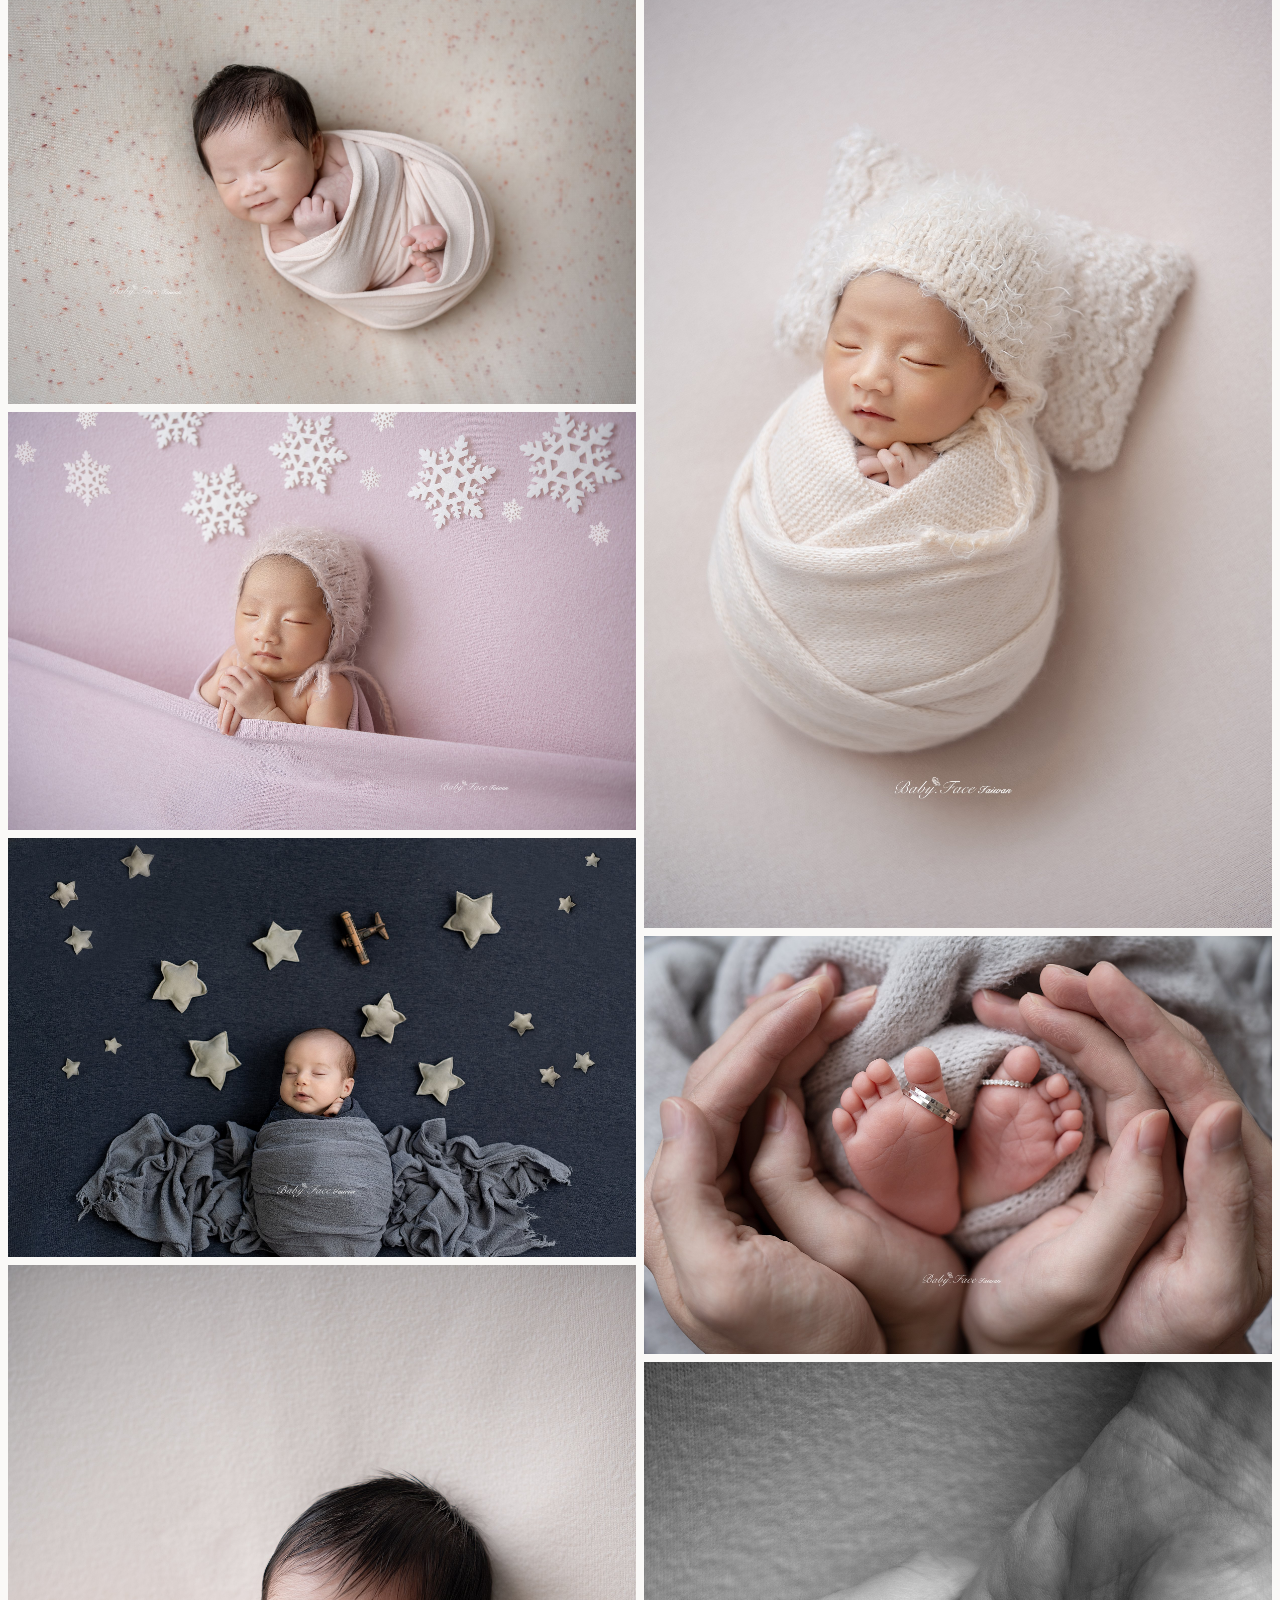
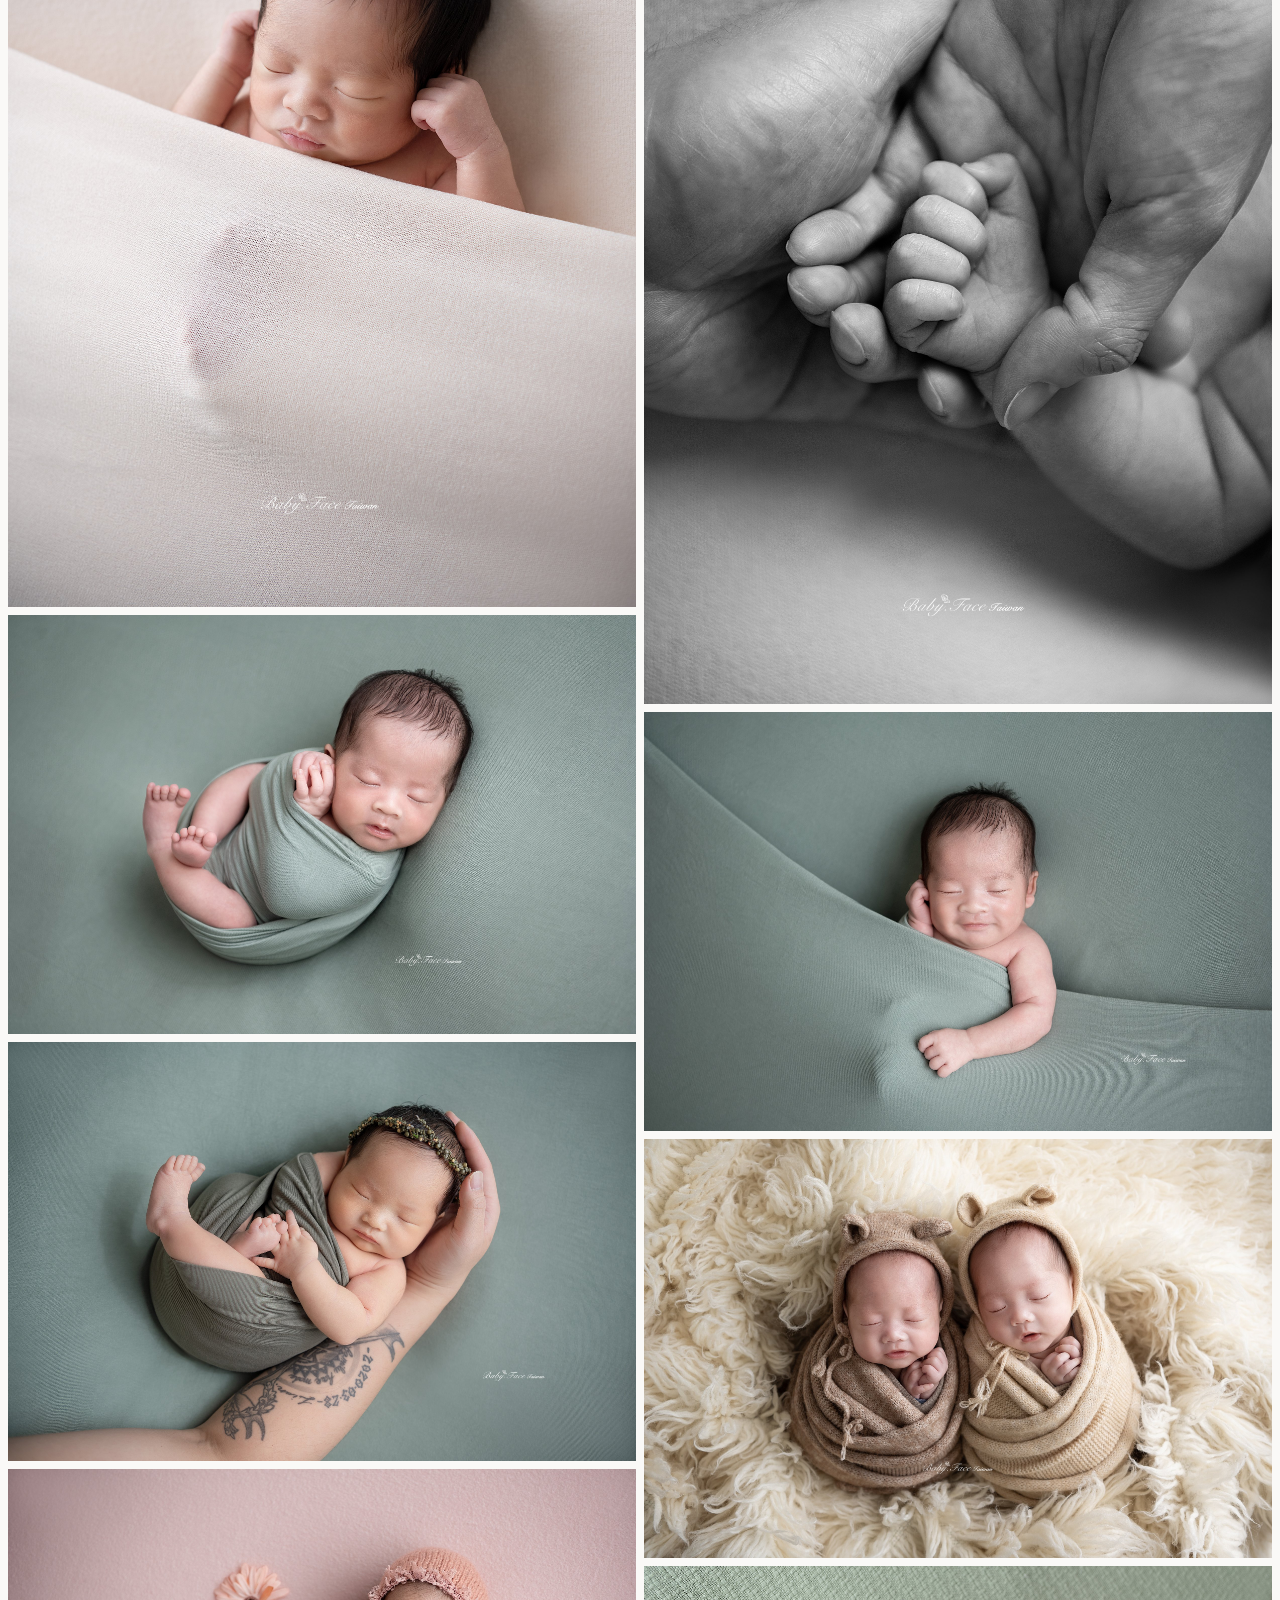
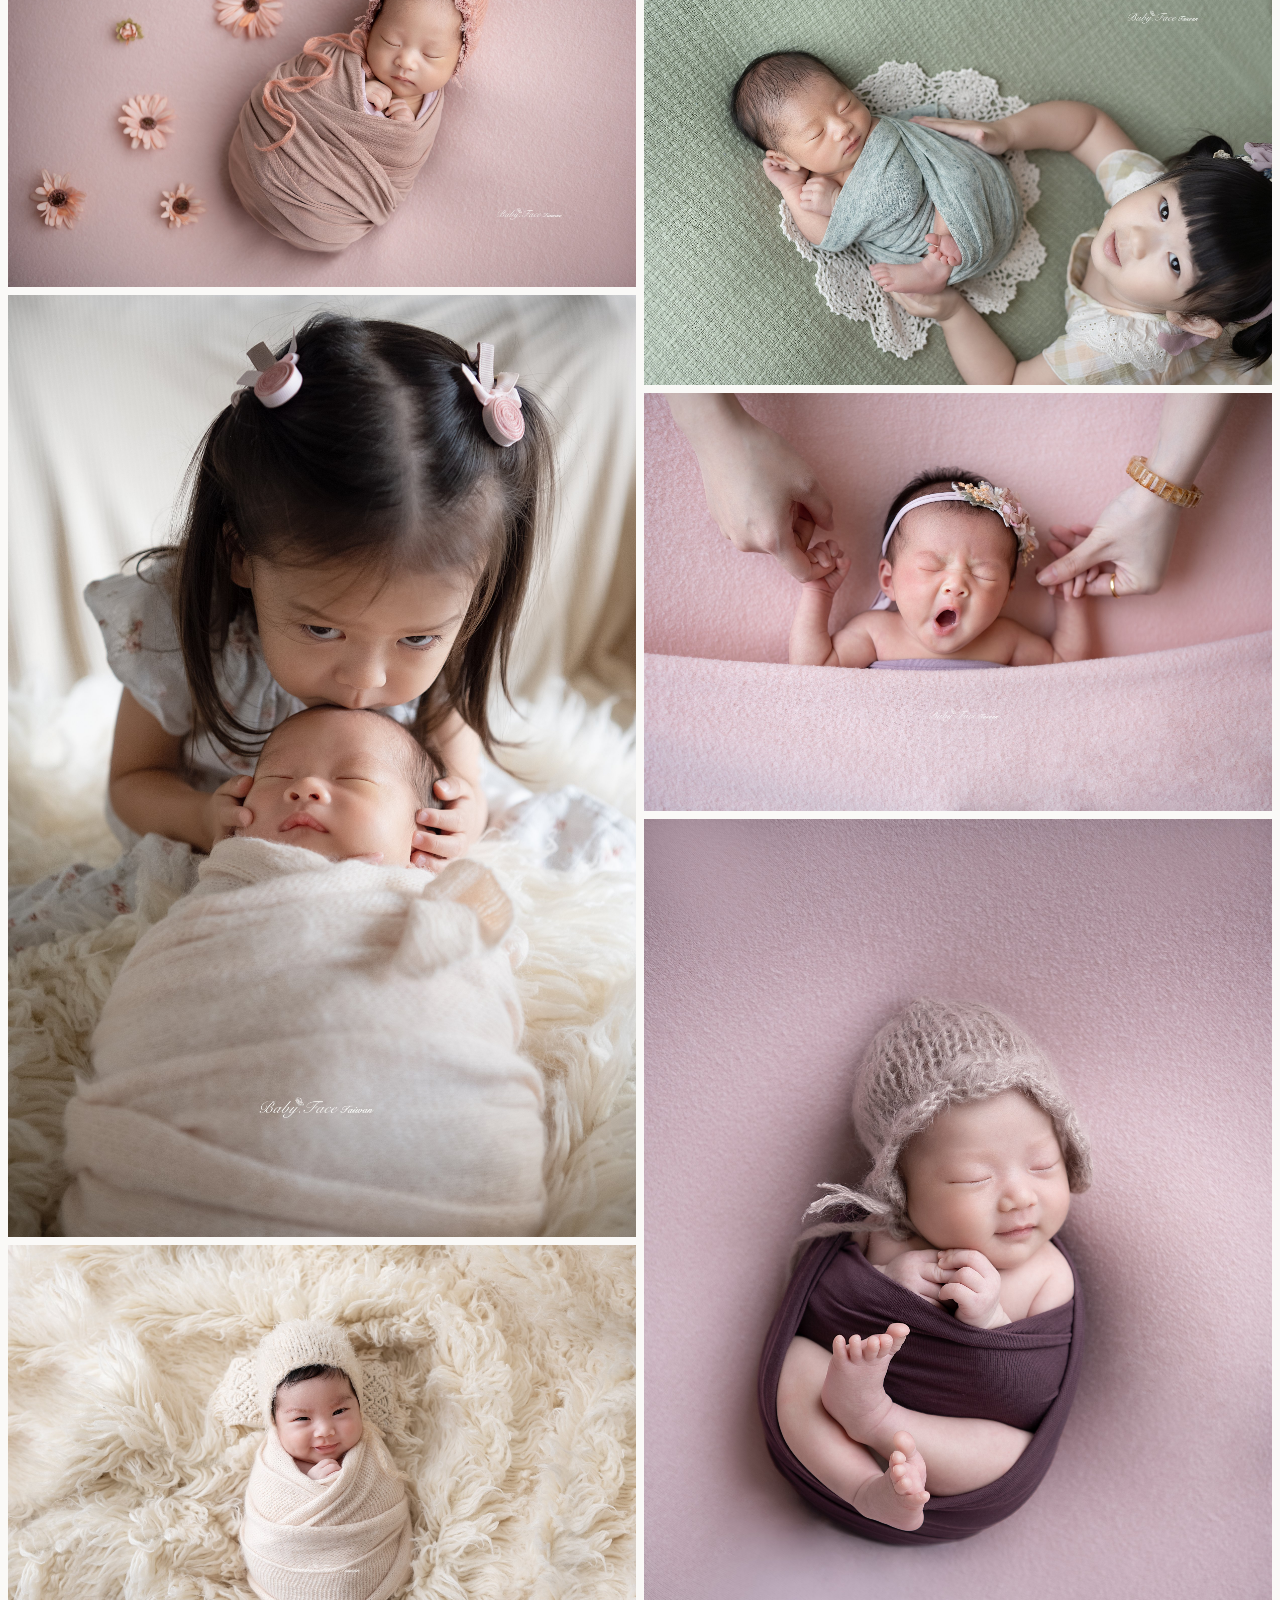
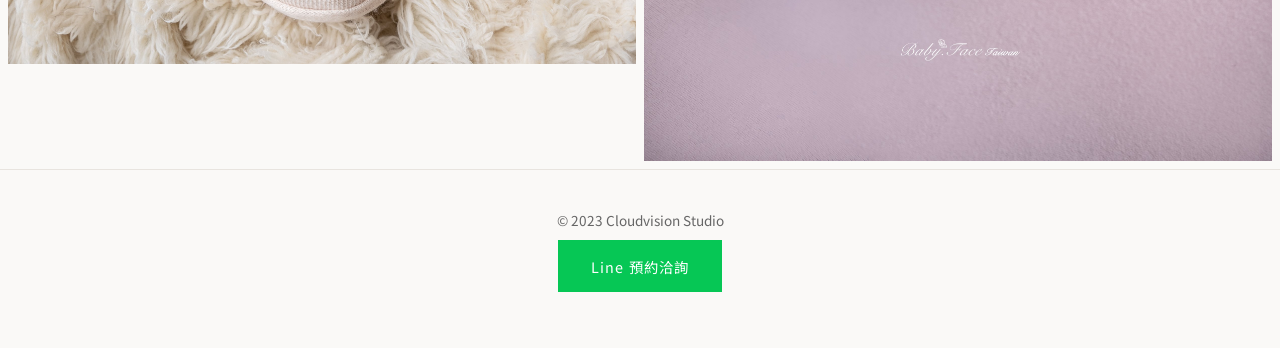
==== commit c1896942: "Improve navigation layout and mobile menu UX. Resize the header logo and nav for small viewports, ad" ====
--- a/index.html
+++ b/index.html
@@ -48,6 +48,14 @@
       <a href="weddingphotography.html">婚禮攝影</a>
       <a href="service.html">我們的服務</a>
       <a href="contact.html">預約洽詢</a>
+      <div class="nav-mobile-social" role="group" aria-label="社群媒體">
+        <a href="https://www.instagram.com/babyface.photography.taiwan/?hl=zh-tw" class="nav-mobile-social-link" target="_blank" rel="noopener" aria-label="Instagram">
+          <svg viewBox="0 0 24 24" fill="currentColor" aria-hidden="true"><path d="M12 2.163c3.204 0 3.584.012 4.85.07 3.252.148 4.771 1.691 4.919 4.919.058 1.265.069 1.645.069 4.849 0 3.205-.012 3.584-.069 4.849-.149 3.225-1.664 4.771-4.919 4.919-1.266.058-1.644.07-4.85.07-3.204 0-3.584-.012-4.849-.07-3.26-.149-4.771-1.699-4.919-4.92-.058-1.265-.07-1.644-.07-4.849 0-3.204.013-3.583.07-4.849.149-3.227 1.664-4.771 4.919-4.919 1.266-.057 1.645-.069 4.849-.069zm0-2.163c-3.259 0-3.667.014-4.947.072-4.358.2-6.78 2.618-6.98 6.98-.059 1.281-.073 1.689-.073 4.948 0 3.259.014 3.668.072 4.948.2 4.358 2.618 6.78 6.98 6.98 1.281.058 1.689.072 4.948.072 3.259 0 3.668-.014 4.948-.072 4.354-.2 6.782-2.618 6.979-6.98.059-1.28.073-1.689.073-4.948 0-3.259-.014-3.667-.072-4.947-.196-4.354-2.617-6.78-6.979-6.98-1.281-.059-1.69-.073-4.949-.073zm0 5.838c-3.403 0-6.162 2.759-6.162 6.162s2.759 6.163 6.162 6.163 6.162-2.759 6.162-6.163c0-3.403-2.759-6.162-6.162-6.162zm0 10.162c-2.209 0-4-1.79-4-4 0-2.209 1.791-4 4-4s4 1.791 4 4c0 2.21-1.791 4-4 4zm6.406-11.845c-.796 0-1.441.645-1.441 1.44s.645 1.44 1.441 1.44c.795 0 1.439-.645 1.439-1.44s-.644-1.44-1.439-1.44z"/></svg>
+        </a>
+        <a href="https://www.facebook.com/babyface.newbornphotography/" class="nav-mobile-social-link" target="_blank" rel="noopener" aria-label="Facebook">
+          <svg viewBox="0 0 24 24" fill="currentColor" aria-hidden="true"><path d="M24 12.073c0-6.627-5.373-12-12-12s-12 5.373-12 12c0 5.99 4.388 10.954 10.125 11.854v-8.385H7.078v-3.47h3.047V9.43c0-3.007 1.792-4.669 4.533-4.669 1.312 0 2.686.235 2.686.235v2.953H15.83c-1.491 0-1.956.925-1.956 1.874v2.25h3.328l-.532 3.47h-2.796v8.385C19.612 23.027 24 18.062 24 12.073z"/></svg>
+        </a>
+      </div>
     </nav>
   </header>
 
--- a/css/main.css
+++ b/css/main.css
@@ -3,7 +3,7 @@
   --color-text: #1a1a1a;
   --color-muted: #666;
   --color-border: #e8e4df;
-  --header-height: 92px;
+  --header-height: 180px;
   --max-width: 1400px;
   --font-serif: "Noto Serif TC", "Songti TC", "STSong", Georgia, serif;
   --font-sans: "Noto Sans TC", "PingFang TC", "Microsoft JhengHei", sans-serif;
@@ -65,29 +65,52 @@
 .header-inner {
   max-width: var(--max-width);
   margin: 0 auto;
-  padding: 1.3vw 4vw;
+  padding: max(1.15rem, 1.35vw) 4vw;
   display: flex;
   align-items: center;
   justify-content: space-between;
-  gap: 1.5rem;
+  gap: clamp(0.5rem, 1.5vw, 1.5rem);
+  min-width: 0;
+}
+
+.logo {
+  flex: 0 1 auto;
+  min-width: 0;
+  display: flex;
+  align-items: center;
+  line-height: 0;
 }
 
 .logo img {
-  height: var(--header-height);
-  width: auto;
-  max-height: 92px;
+  width: clamp(5.5rem, 21vw, 32rem);
+  height: auto;
+  max-height: var(--header-height);
+  max-width: 100%;
+  object-fit: contain;
 }
 
 .nav-desktop {
   display: flex;
   align-items: center;
-  gap: 1.75rem;
+  justify-content: flex-end;
+  flex-wrap: nowrap;
+  flex: 1 1 auto;
+  min-width: 0;
+  gap: clamp(0.7rem, 1.65vw, 2.35rem);
+}
+
+.nav-desktop > a {
+  white-space: nowrap;
 }
 
 .nav-desktop a {
-  font-size: 0.9rem;
-  letter-spacing: 0.1em;
+  font-size: clamp(0.72rem, 0.52rem + 0.55vw, 0.9rem);
+  letter-spacing: 0.08em;
   transition: opacity 0.2s;
+}
+
+.nav-desktop .social-icons {
+  flex-shrink: 0;
 }
 
 .nav-desktop a:hover,
@@ -155,6 +178,63 @@
 
 .nav-mobile.is-open {
   display: flex;
+}
+
+.nav-mobile-social {
+  display: flex;
+  flex-direction: column;
+  gap: 0.35rem;
+  margin-top: 0.5rem;
+  padding-top: 1rem;
+  border-top: 1px solid var(--color-border);
+}
+
+.nav-mobile-social-link {
+  display: inline-flex;
+  align-items: center;
+  gap: 0.65rem;
+  font-size: 0.95rem;
+  letter-spacing: 0.06em;
+  padding: 0.4rem 0;
+}
+
+.nav-mobile-social-link svg {
+  width: 22px;
+  height: 22px;
+  flex-shrink: 0;
+  opacity: 0.88;
+}
+
+.nav-mobile-social-link:hover {
+  opacity: 0.65;
+}
+
+/* Full-screen dim when mobile menu is open (below header z-index) */
+.mobile-nav-backdrop {
+  position: fixed;
+  inset: 0;
+  z-index: 99;
+  margin: 0;
+  padding: 0;
+  border: none;
+  cursor: pointer;
+  background: rgba(42, 42, 42, 0.48);
+  opacity: 0;
+  visibility: hidden;
+  pointer-events: none;
+  transition: opacity 0.28s ease, visibility 0.28s ease;
+}
+
+.mobile-nav-backdrop.is-visible {
+  opacity: 1;
+  visibility: visible;
+  pointer-events: auto;
+}
+
+@media (min-width: 901px) {
+  .mobile-nav-backdrop {
+    display: none !important;
+  }
 }
 
 /* Gallery */
@@ -447,7 +527,18 @@
 
 @media (max-width: 900px) {
   :root {
-    --header-height: 59px;
+    --header-height: 72px;
+  }
+
+  .header-inner {
+    padding: max(0.6rem, 1.5vw) 4vw;
+  }
+
+  .logo img {
+    width: min(88vw, 345px);
+    height: auto;
+    max-height: 72px;
+    object-fit: contain;
   }
 
   .nav-desktop {
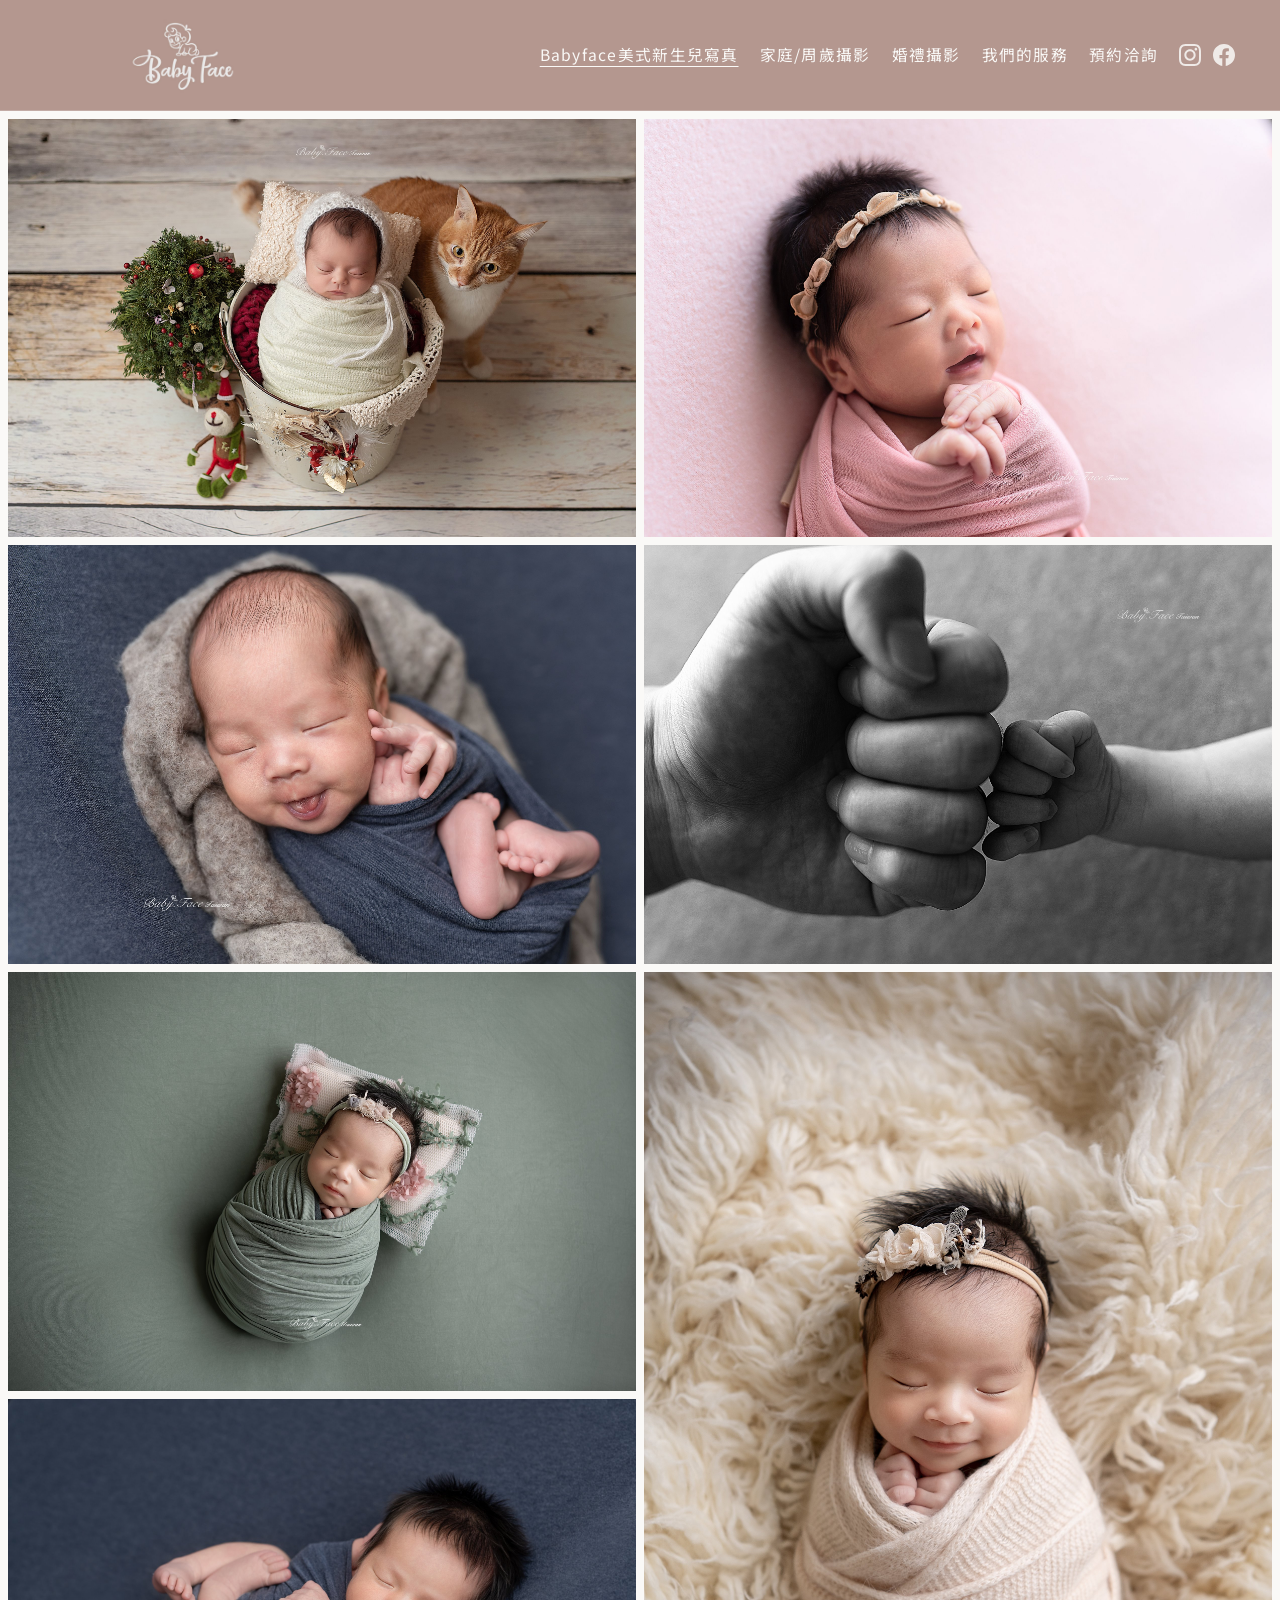
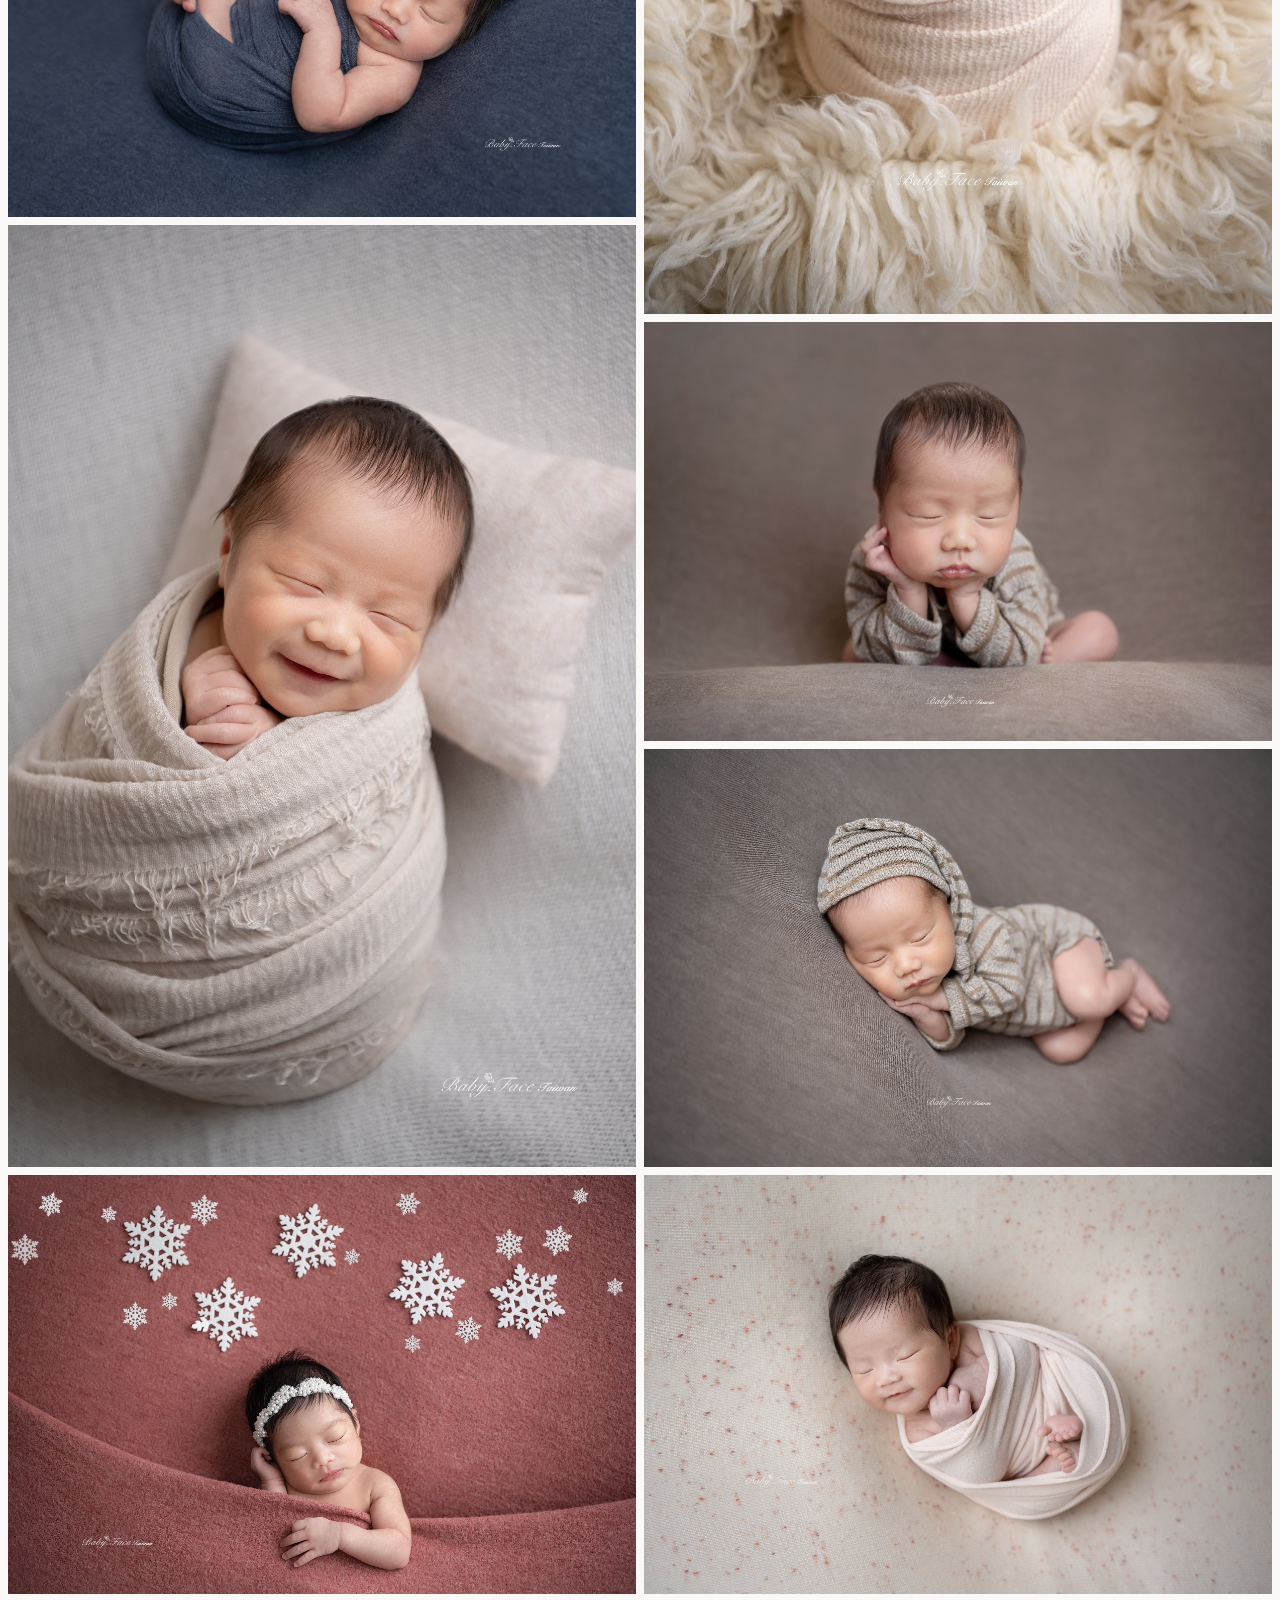
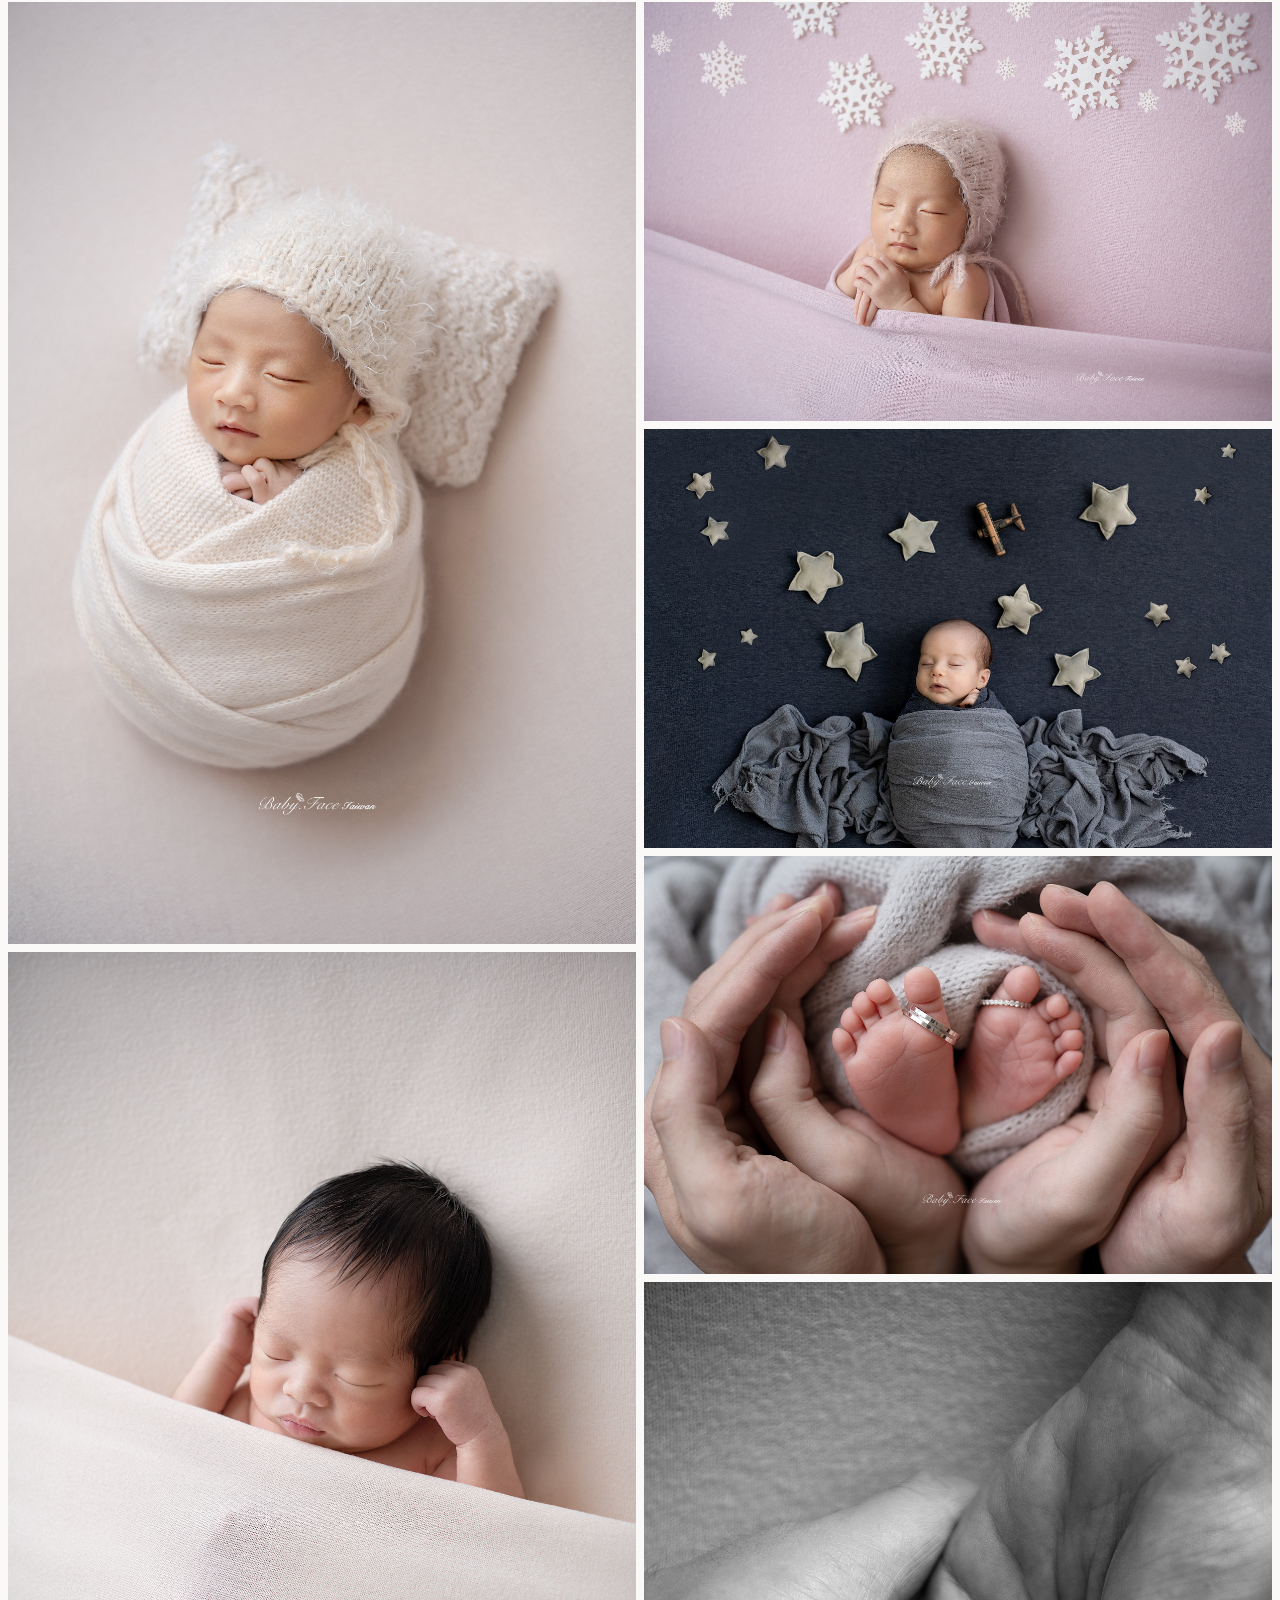
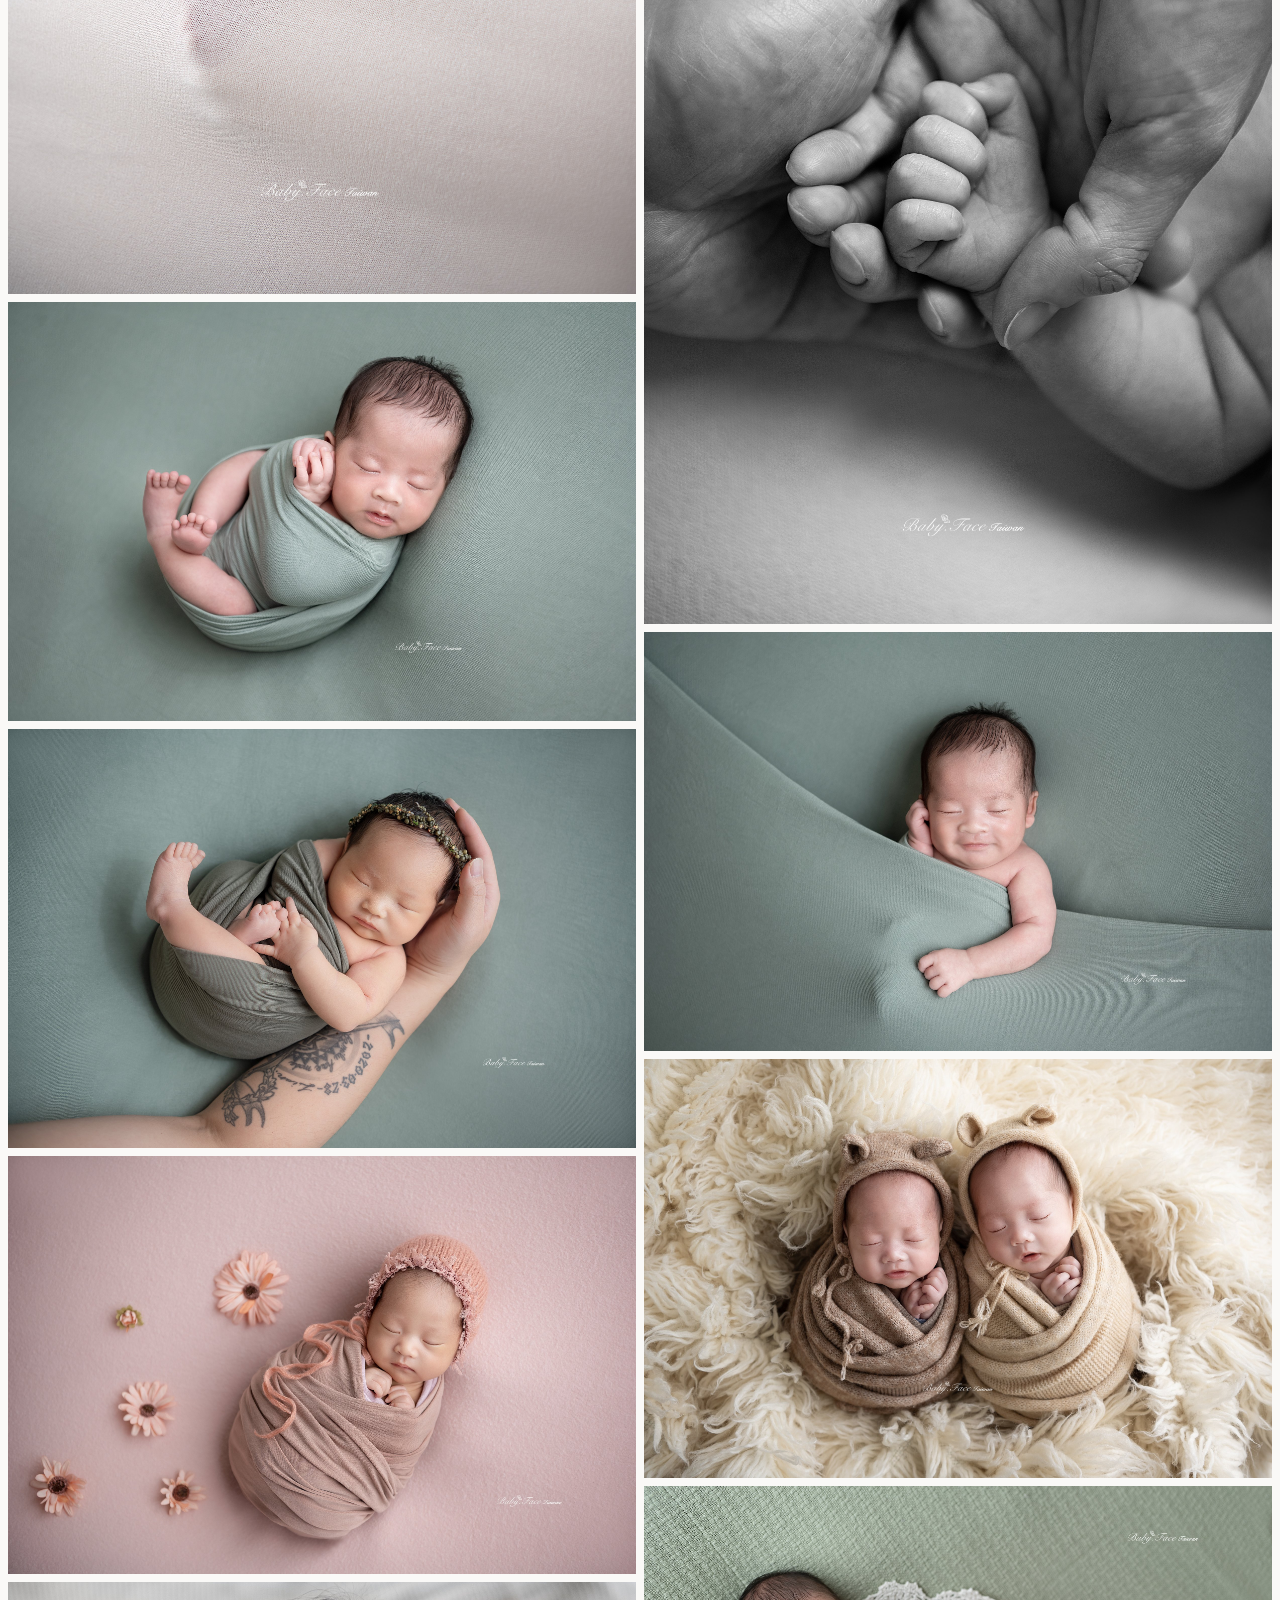
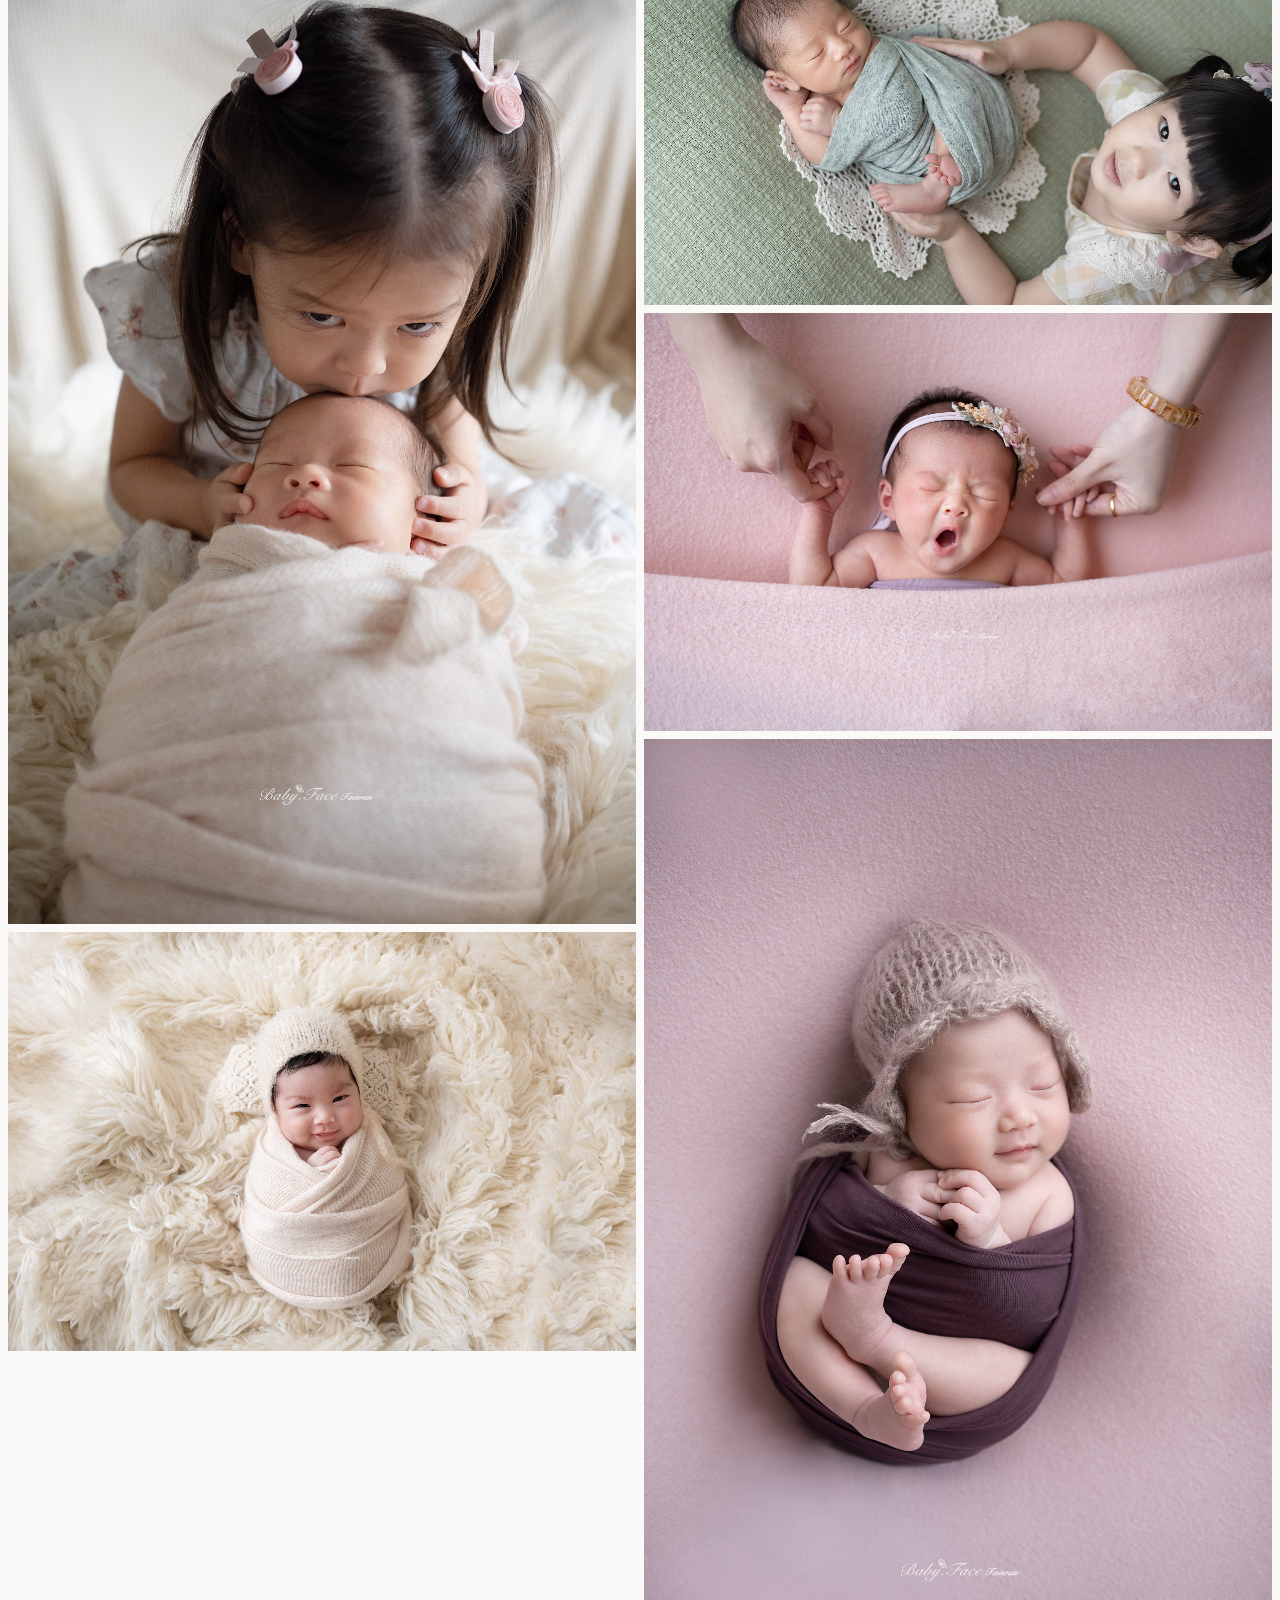
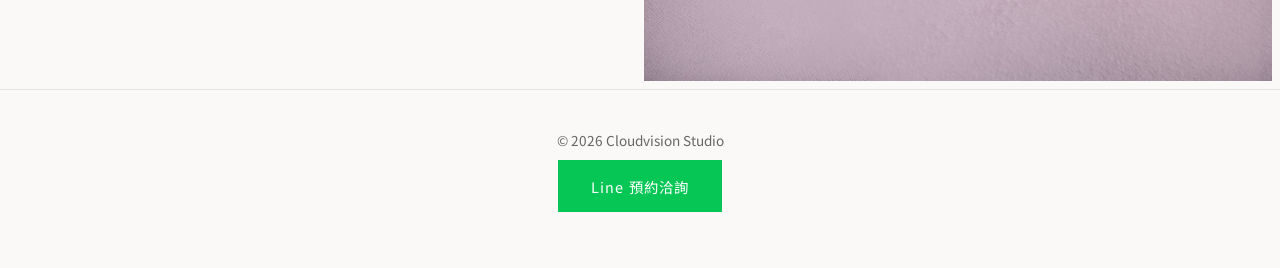
==== commit 9eaff0b9: "Polish site UX: header, typography, gallery loader, and content. Refresh branding and navigation, al" ====
--- a/index.html
+++ b/index.html
@@ -8,11 +8,11 @@
   <link rel="icon" href="assets/favicon.ico">
   <link rel="preconnect" href="https://fonts.googleapis.com">
   <link rel="preconnect" href="https://fonts.gstatic.com" crossorigin>
-  <link href="https://fonts.googleapis.com/css2?family=Noto+Sans+TC:wght@300;400;500&family=Noto+Serif+TC:wght@400;500&display=swap" rel="stylesheet">
+  <link href="https://fonts.googleapis.com/css2?family=Noto+Sans+TC:wght@300;400;500;600&display=swap" rel="stylesheet">
   <link rel="stylesheet" href="css/main.css">
   <!-- Fallback when opening as file:// (fetch cannot load JSON); mirrors data/uploads-manifest.json newborn list -->
   <script type="application/json" id="page-gallery-fallback">
-{"newborn": ["uploads/newborn/_D4H4309拷貝.jpg", "uploads/newborn/_D4H4834.jpg", "uploads/newborn/_D4H5948拷貝.jpg", "uploads/newborn/_DSC0193.jpg", "uploads/newborn/_DSC0562.jpg", "uploads/newborn/_DSC0927.jpg", "uploads/newborn/_DSC0970.jpg", "uploads/newborn/_DSC1719.jpg", "uploads/newborn/_DSC1806.jpg", "uploads/newborn/_DSC2027.jpg", "uploads/newborn/_DSC2053.jpg", "uploads/newborn/_DSC2089.jpg", "uploads/newborn/_DSC2223.jpg", "uploads/newborn/_DSC2389.jpg", "uploads/newborn/_DSC2434.jpg", "uploads/newborn/_DSC2780.jpg", "uploads/newborn/_DSC3059.jpg", "uploads/newborn/_DSC3750.jpg", "uploads/newborn/_DSC3777.jpg", "uploads/newborn/_DSC3788.jpg", "uploads/newborn/_DSC3802.jpg", "uploads/newborn/_DSC3945.jpg", "uploads/newborn/_DSC3946.jpg", "uploads/newborn/_DSC3970.jpg", "uploads/newborn/_DSC4013.jpg", "uploads/newborn/_DSC4015.jpg", "uploads/newborn/_DSC4368.jpg", "uploads/newborn/_DSC4448.jpg", "uploads/newborn/_DSC4636.jpg"]}
+{"newborn": ["uploads/newborn/_D4H4309拷貝.jpg", "uploads/newborn/_D4H5948拷貝.jpg", "uploads/newborn/_DSC0193.jpg", "uploads/newborn/_DSC0562.jpg", "uploads/newborn/_DSC0927.jpg", "uploads/newborn/_DSC0970.jpg", "uploads/newborn/_DSC1719.jpg", "uploads/newborn/_DSC1806.jpg", "uploads/newborn/_DSC2027.jpg", "uploads/newborn/_DSC2053.jpg", "uploads/newborn/_DSC2089.jpg", "uploads/newborn/_DSC2223.jpg", "uploads/newborn/_DSC2389.jpg", "uploads/newborn/_DSC2434.jpg", "uploads/newborn/_DSC2780.jpg", "uploads/newborn/_DSC3059.jpg", "uploads/newborn/_DSC3750.jpg", "uploads/newborn/_DSC3777.jpg", "uploads/newborn/_DSC3788.jpg", "uploads/newborn/_DSC3802.jpg", "uploads/newborn/_DSC3945.jpg", "uploads/newborn/_DSC3946.jpg", "uploads/newborn/_DSC3970.jpg", "uploads/newborn/_DSC4013.jpg", "uploads/newborn/_DSC4015.jpg", "uploads/newborn/_DSC4368.jpg", "uploads/newborn/_DSC4448.jpg", "uploads/newborn/_DSC4636.jpg"]}
   </script>
 </head>
 <body data-gallery="newborn">
@@ -21,8 +21,9 @@
   <header class="site-header">
     <div class="header-inner">
       <a href="index.html" class="logo" aria-label="Babyface 首頁">
-        <img src="assets/logo.png" alt="Babyface" width="200" height="42">
+        <img src="assets/logo.jpg" alt="Baby Face" width="200" height="170">
       </a>
+      <div class="header-tools">
       <nav class="nav-desktop" aria-label="主選單">
         <a href="index.html" aria-current="page">Babyface美式新生兒寫真</a>
         <a href="familyphotography.html">家庭/周歲攝影</a>
@@ -41,6 +42,7 @@
       <button class="menu-toggle" type="button" aria-expanded="false" aria-controls="mobile-nav" aria-label="開啟選單">
         <span></span><span></span><span></span>
       </button>
+      </div>
     </div>
     <nav id="mobile-nav" class="nav-mobile" aria-label="手機版選單">
       <a href="index.html" aria-current="page">Babyface美式新生兒寫真</a>
@@ -60,15 +62,21 @@
   </header>
 
   <main id="main">
-    <section class="gallery-section gallery-section--fullbleed" aria-label="新生兒寫真作品集">
-      <div id="gallery" class="gallery-grid gallery-grid--dense">
-        <p class="loading">相簿載入中…</p>
+    <section
+      class="gallery-section gallery-section--fullbleed is-gallery-loading"
+      aria-label="新生兒寫真作品集"
+      aria-busy="true"
+    >
+      <div class="gallery-page-loader" role="status" aria-live="polite">
+        <span class="gallery-page-loader-spinner" aria-hidden="true"></span>
+        <p class="gallery-page-loader-text">相簿載入中…</p>
       </div>
+      <div id="gallery" class="gallery-grid gallery-grid--dense"></div>
     </section>
   </main>
 
   <footer class="site-footer">
-    <p>© 2023 Cloudvision Studio</p>
+    <p>© 2026 Cloudvision Studio</p>
     <p class="footer-line">
       <a href="https://lin.ee/Q7MbhcG" class="btn btn-line" target="_blank" rel="noopener">Line 預約洽詢</a>
     </p>
--- a/css/main.css
+++ b/css/main.css
@@ -1,12 +1,18 @@
 :root {
   --color-bg: #faf9f7;
   --color-text: #1a1a1a;
+  /* Warm body text for service / contact (harmonizes with header #b4978f) */
+  --color-text-warm: #3d3029;
+  --color-text-warm-muted: #5c4d45;
   --color-muted: #666;
   --color-border: #e8e4df;
-  --header-height: 180px;
+  /* Sampled from assets/logo.jpg (dusty rose field behind mark) */
+  --color-header-bg: #b4978f;
+  --color-header-text: #faf9f7;
+  --color-header-border: rgba(255, 255, 255, 0.2);
+  --header-height: 96px;
   --max-width: 1400px;
-  --font-serif: "Noto Serif TC", "Songti TC", "STSong", Georgia, serif;
-  --font-sans: "Noto Sans TC", "PingFang TC", "Microsoft JhengHei", sans-serif;
+  --font-sans: "Noto Sans TC", "PingFang TC", "Microsoft JhengHei", "Heiti TC", sans-serif;
 }
 
 *,
@@ -57,20 +63,29 @@
   position: sticky;
   top: 0;
   z-index: 100;
-  background: rgba(250, 249, 247, 0.95);
-  backdrop-filter: blur(8px);
-  border-bottom: 1px solid var(--color-border);
+  color: var(--color-header-text);
+  background: var(--color-header-bg);
+  border-bottom: 1px solid var(--color-header-border);
 }
 
 .header-inner {
   max-width: var(--max-width);
   margin: 0 auto;
-  padding: max(1.15rem, 1.35vw) 4vw;
+  padding: max(0.3rem, 0.55vw) 3.5vw;
   display: flex;
   align-items: center;
   justify-content: space-between;
-  gap: clamp(0.5rem, 1.5vw, 1.5rem);
+  gap: clamp(0.75rem, 2vw, 2rem);
   min-width: 0;
+}
+
+.header-tools {
+  display: flex;
+  align-items: center;
+  justify-content: flex-end;
+  gap: clamp(0.35rem, 1vw, 1.25rem);
+  min-width: 0;
+  flex: 1 1 auto;
 }
 
 .logo {
@@ -82,7 +97,7 @@
 }
 
 .logo img {
-  width: clamp(5.5rem, 21vw, 32rem);
+  width: clamp(6rem, 22vw, 36rem);
   height: auto;
   max-height: var(--header-height);
   max-width: 100%;
@@ -104,7 +119,7 @@
 }
 
 .nav-desktop a {
-  font-size: clamp(0.72rem, 0.52rem + 0.55vw, 0.9rem);
+  font-size: clamp(0.8rem, 0.56rem + 0.62vw, 0.98rem);
   letter-spacing: 0.08em;
   transition: opacity 0.2s;
 }
@@ -113,9 +128,15 @@
   flex-shrink: 0;
 }
 
-.nav-desktop a:hover,
+.nav-desktop a:hover {
+  opacity: 0.78;
+}
+
 .nav-desktop a[aria-current="page"] {
-  opacity: 0.55;
+  opacity: 1;
+  text-decoration: underline;
+  text-underline-offset: 0.3em;
+  text-decoration-thickness: 1px;
 }
 
 .social-icons {
@@ -143,7 +164,7 @@
   display: none;
   background: none;
   border: none;
-  padding: 0.5rem;
+  padding: 0.3rem;
   cursor: pointer;
 }
 
@@ -151,7 +172,7 @@
   display: block;
   width: 22px;
   height: 2px;
-  background: var(--color-text);
+  background: var(--color-header-text);
   margin: 5px 0;
   transition: transform 0.2s, opacity 0.2s;
 }
@@ -172,12 +193,17 @@
   display: none;
   flex-direction: column;
   padding: 1rem 4vw 1.5rem;
-  border-top: 1px solid var(--color-border);
+  border-top: 1px solid var(--color-header-border);
   gap: 0.75rem;
 }
 
 .nav-mobile.is-open {
   display: flex;
+}
+
+.nav-mobile > a {
+  font-size: clamp(0.98rem, 2.85vw, 1.1rem);
+  letter-spacing: 0.06em;
 }
 
 .nav-mobile-social {
@@ -186,14 +212,14 @@
   gap: 0.35rem;
   margin-top: 0.5rem;
   padding-top: 1rem;
-  border-top: 1px solid var(--color-border);
+  border-top: 1px solid var(--color-header-border);
 }
 
 .nav-mobile-social-link {
   display: inline-flex;
   align-items: center;
   gap: 0.65rem;
-  font-size: 0.95rem;
+  font-size: 1rem;
   letter-spacing: 0.06em;
   padding: 0.4rem 0;
 }
@@ -279,8 +305,8 @@
 }
 
 .page-content h1 {
-  font-family: var(--font-serif);
-  font-weight: 400;
+  font-family: var(--font-sans);
+  font-weight: 500;
   font-size: clamp(1.75rem, 4vw, 2.5rem);
   text-align: center;
   margin: 0 0 0.5rem;
@@ -298,18 +324,53 @@
   margin: 0 0 1.25rem;
 }
 
+.page-content ul {
+  margin: 0 0 1.25rem;
+  padding-left: 1.5rem;
+  text-align: left;
+}
+
 .page-content strong {
   font-weight: 600;
 }
 
+.page-content > .page-content-cta {
+  text-align: center;
+  margin: 2.5rem 0 1.25rem;
+}
+
+.page-content > .page-content-cta .qr-wrap {
+  margin: 0 auto 1.25rem;
+}
+
+.page-content--warm {
+  color: var(--color-text-warm);
+}
+
+.page-content--warm h1 {
+  color: var(--color-text-warm);
+}
+
+.page-content--warm .contact-email {
+  color: var(--color-text-warm-muted);
+}
+
+.page-content--warm .contact-email a {
+  color: var(--color-text-warm);
+}
+
+.page-content--warm .btn:not(.btn-line) {
+  border-color: var(--color-text-warm);
+  color: var(--color-text-warm);
+}
+
+.page-content--warm .btn:not(.btn-line):hover {
+  background: var(--color-text-warm);
+  color: var(--color-bg);
+}
+
 .service-block {
   margin-bottom: 2rem;
-}
-
-/* Contact */
-.contact-card {
-  text-align: center;
-  padding: 2rem 0;
 }
 
 .qr-wrap {
@@ -449,6 +510,83 @@
   max-width: none;
   margin: 0;
   padding: var(--gallery-gutter);
+}
+
+.gallery-section--fullbleed.is-gallery-loading {
+  position: relative;
+  min-height: min(70vh, 560px);
+}
+
+.gallery-page-loader {
+  position: absolute;
+  inset: 0;
+  z-index: 2;
+  display: flex;
+  flex-direction: column;
+  align-items: center;
+  justify-content: center;
+  gap: 1.25rem;
+  background: var(--color-bg);
+  color: var(--color-text-warm, var(--color-muted));
+}
+
+.gallery-section--fullbleed.is-gallery-loading .gallery-page-loader {
+  opacity: 1;
+}
+
+.gallery-section--fullbleed:not(.is-gallery-loading) .gallery-page-loader {
+  opacity: 0;
+  visibility: hidden;
+  pointer-events: none;
+  transition: opacity 0.25s ease, visibility 0s linear 0.25s;
+}
+
+.gallery-page-loader-text {
+  margin: 0;
+  font-size: 0.95rem;
+  letter-spacing: 0.06em;
+  color: var(--color-muted);
+}
+
+.gallery-page-loader-spinner {
+  width: 2.25rem;
+  height: 2.25rem;
+  border: 2px solid var(--color-border);
+  border-top-color: var(--color-header-bg);
+  border-radius: 50%;
+  animation: gallery-page-spin 0.75s linear infinite;
+}
+
+@keyframes gallery-page-spin {
+  to {
+    transform: rotate(360deg);
+  }
+}
+
+.gallery-section--fullbleed.is-gallery-loading #gallery {
+  opacity: 0;
+  pointer-events: none;
+}
+
+.gallery-section--fullbleed:not(.is-gallery-loading) #gallery {
+  opacity: 1;
+  transition: opacity 0.4s ease;
+}
+
+@media (prefers-reduced-motion: reduce) {
+  .gallery-page-loader-spinner {
+    animation: none;
+    border-top-color: var(--color-border);
+    opacity: 0.85;
+  }
+
+  .gallery-section--fullbleed:not(.is-gallery-loading) #gallery {
+    transition: none;
+  }
+
+  .gallery-section--fullbleed:not(.is-gallery-loading) .gallery-page-loader {
+    transition: none;
+  }
 }
 
 .gallery-grid--dense {
@@ -526,18 +664,32 @@
 }
 
 @media (max-width: 900px) {
-  :root {
-    --header-height: 72px;
-  }
-
   .header-inner {
-    padding: max(0.6rem, 1.5vw) 4vw;
+    padding: max(0.25rem, 1vw) 3.5vw;
+    display: grid;
+    grid-template-columns: 1fr auto 1fr;
+    align-items: center;
+    gap: 0;
+    justify-content: stretch;
+  }
+
+  .header-inner .logo {
+    grid-column: 2;
+    justify-self: center;
+    flex: initial;
+  }
+
+  .header-inner .header-tools {
+    grid-column: 3;
+    justify-self: end;
+    flex: initial;
+    min-width: 0;
   }
 
   .logo img {
     width: min(88vw, 345px);
     height: auto;
-    max-height: 72px;
+    max-height: var(--header-height);
     object-fit: contain;
   }
 
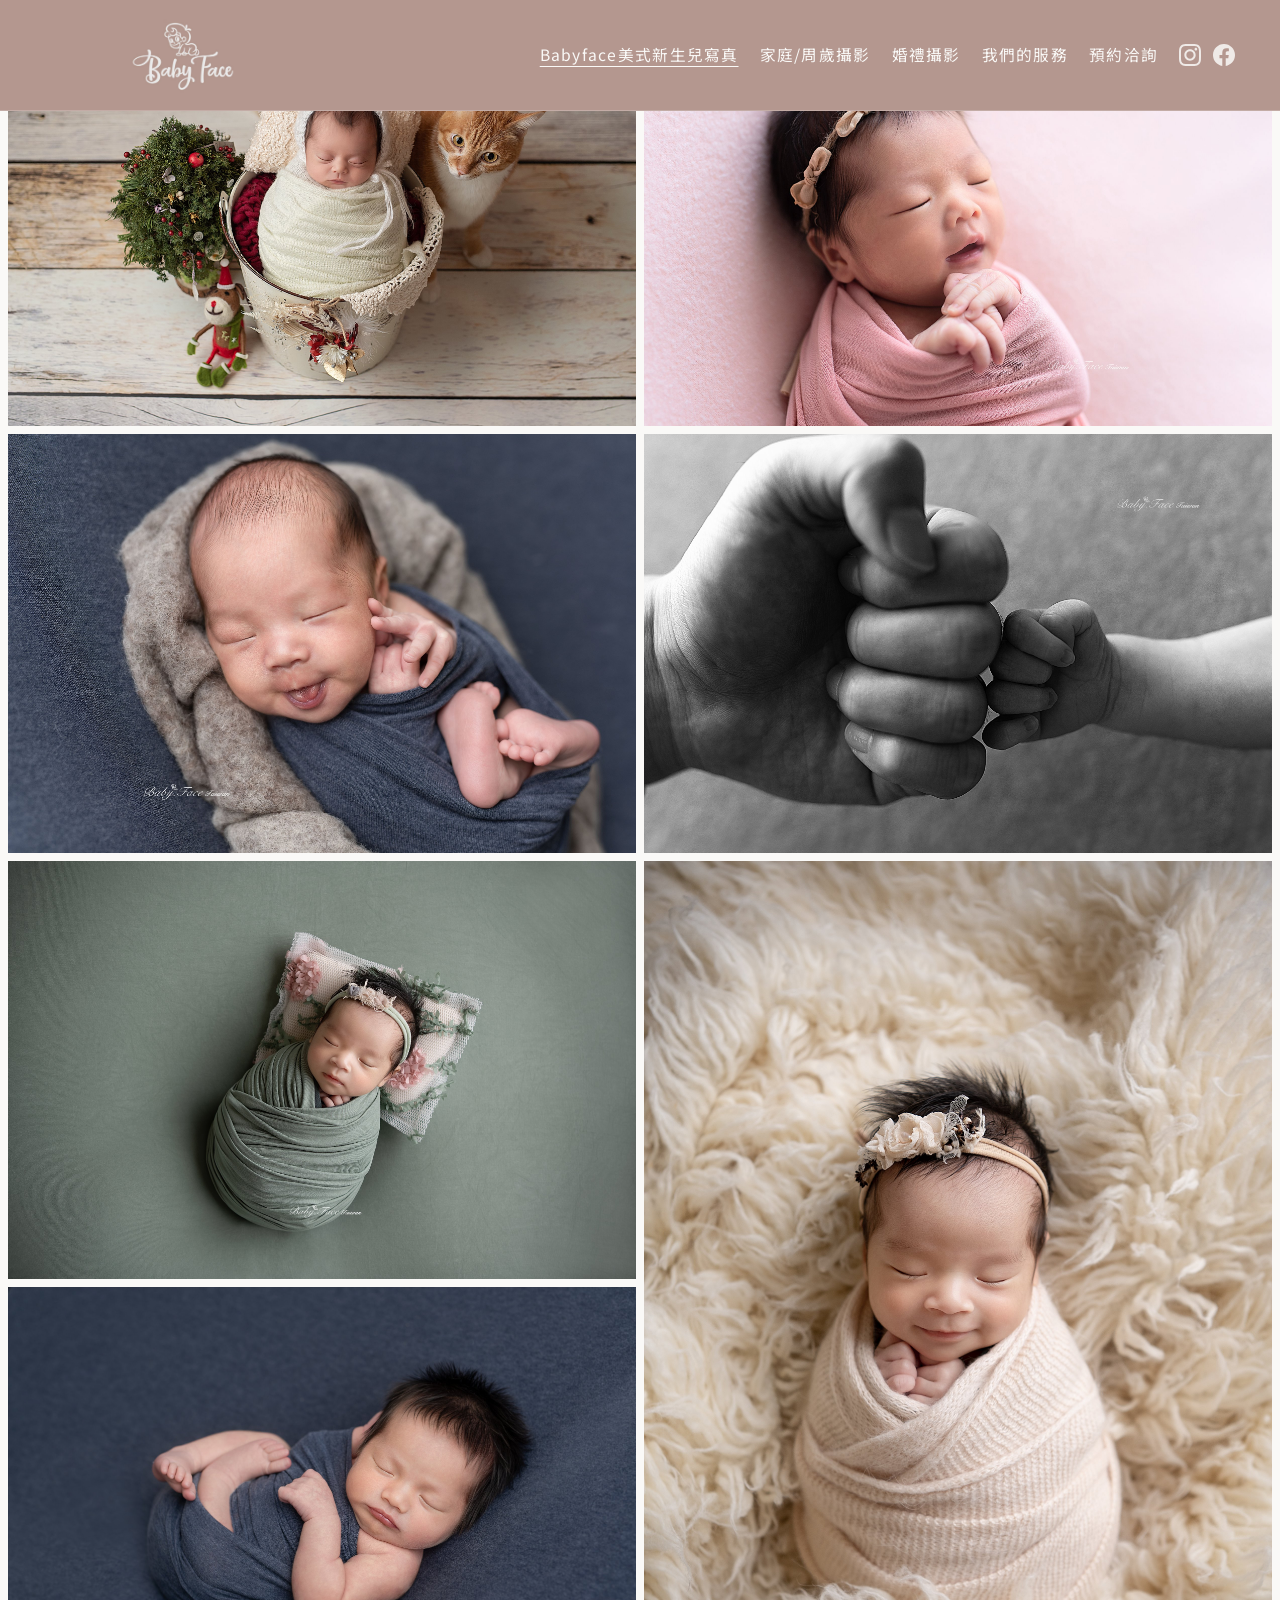
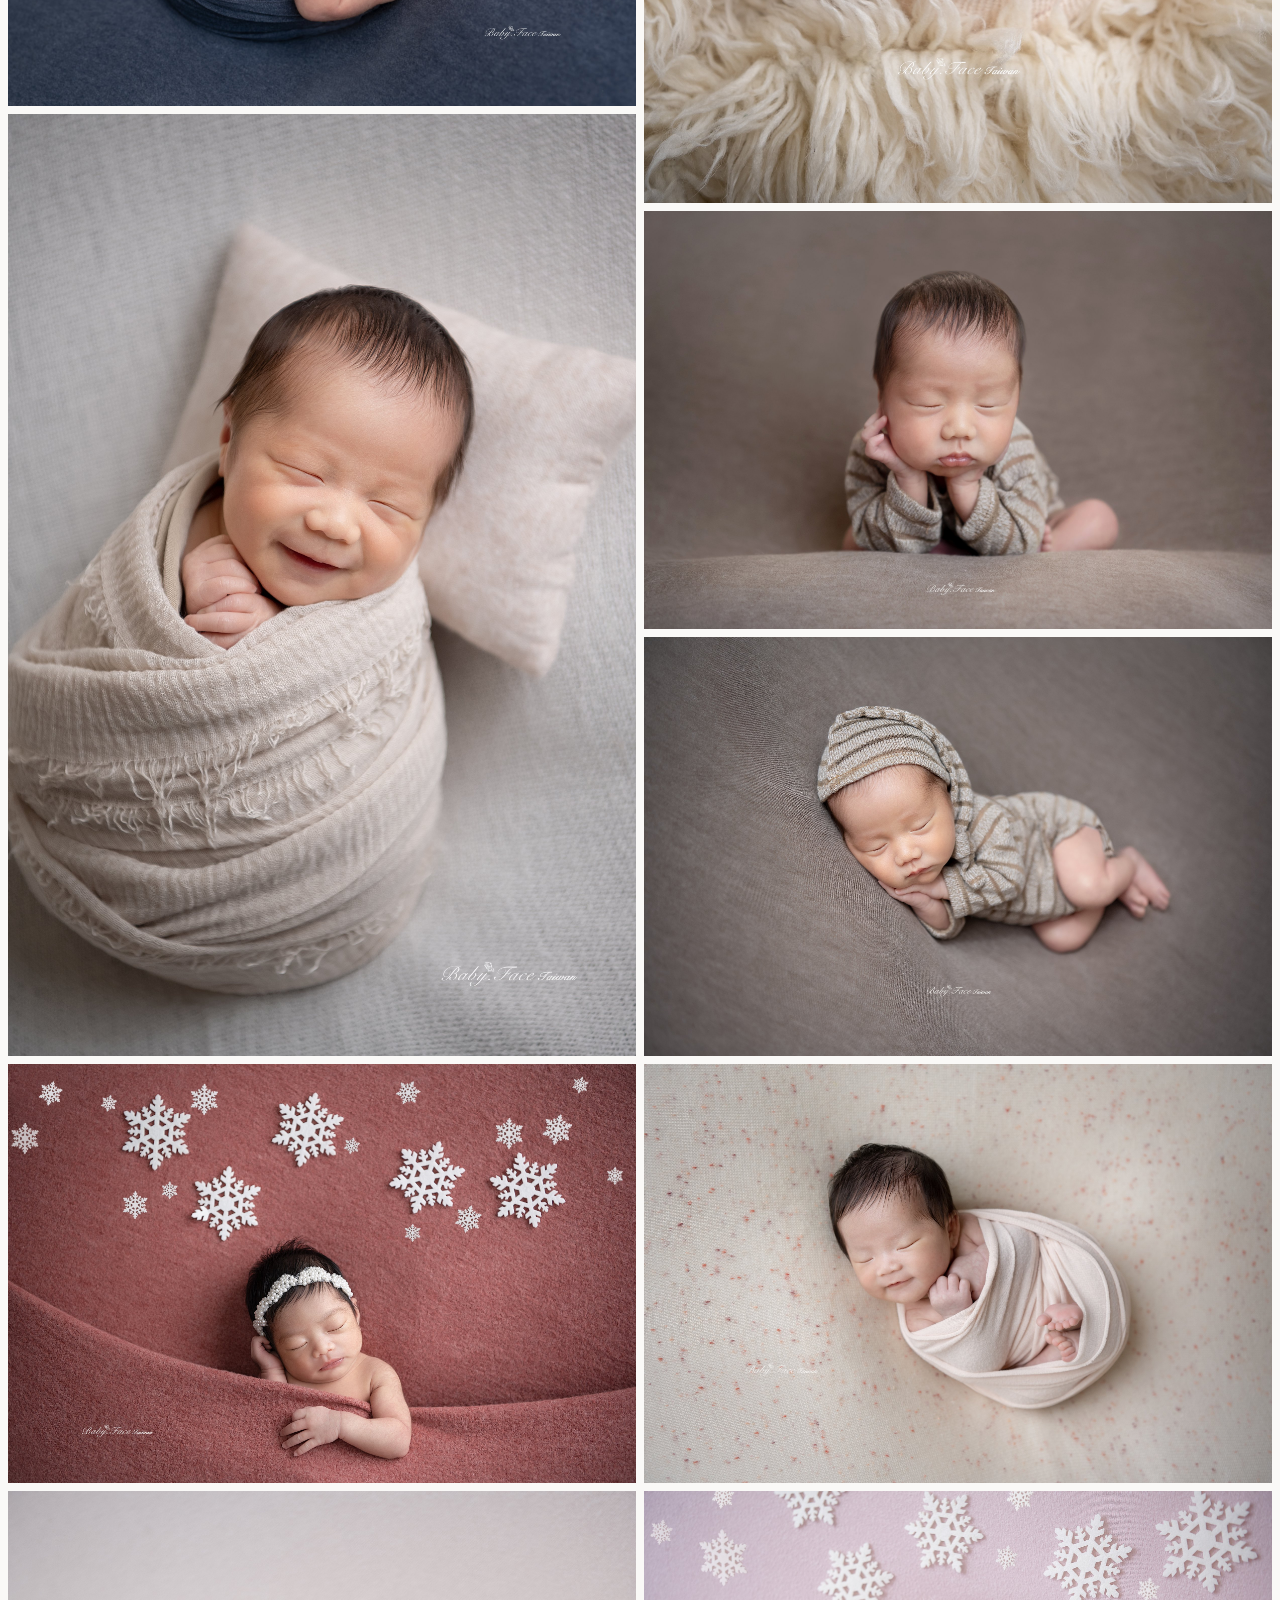
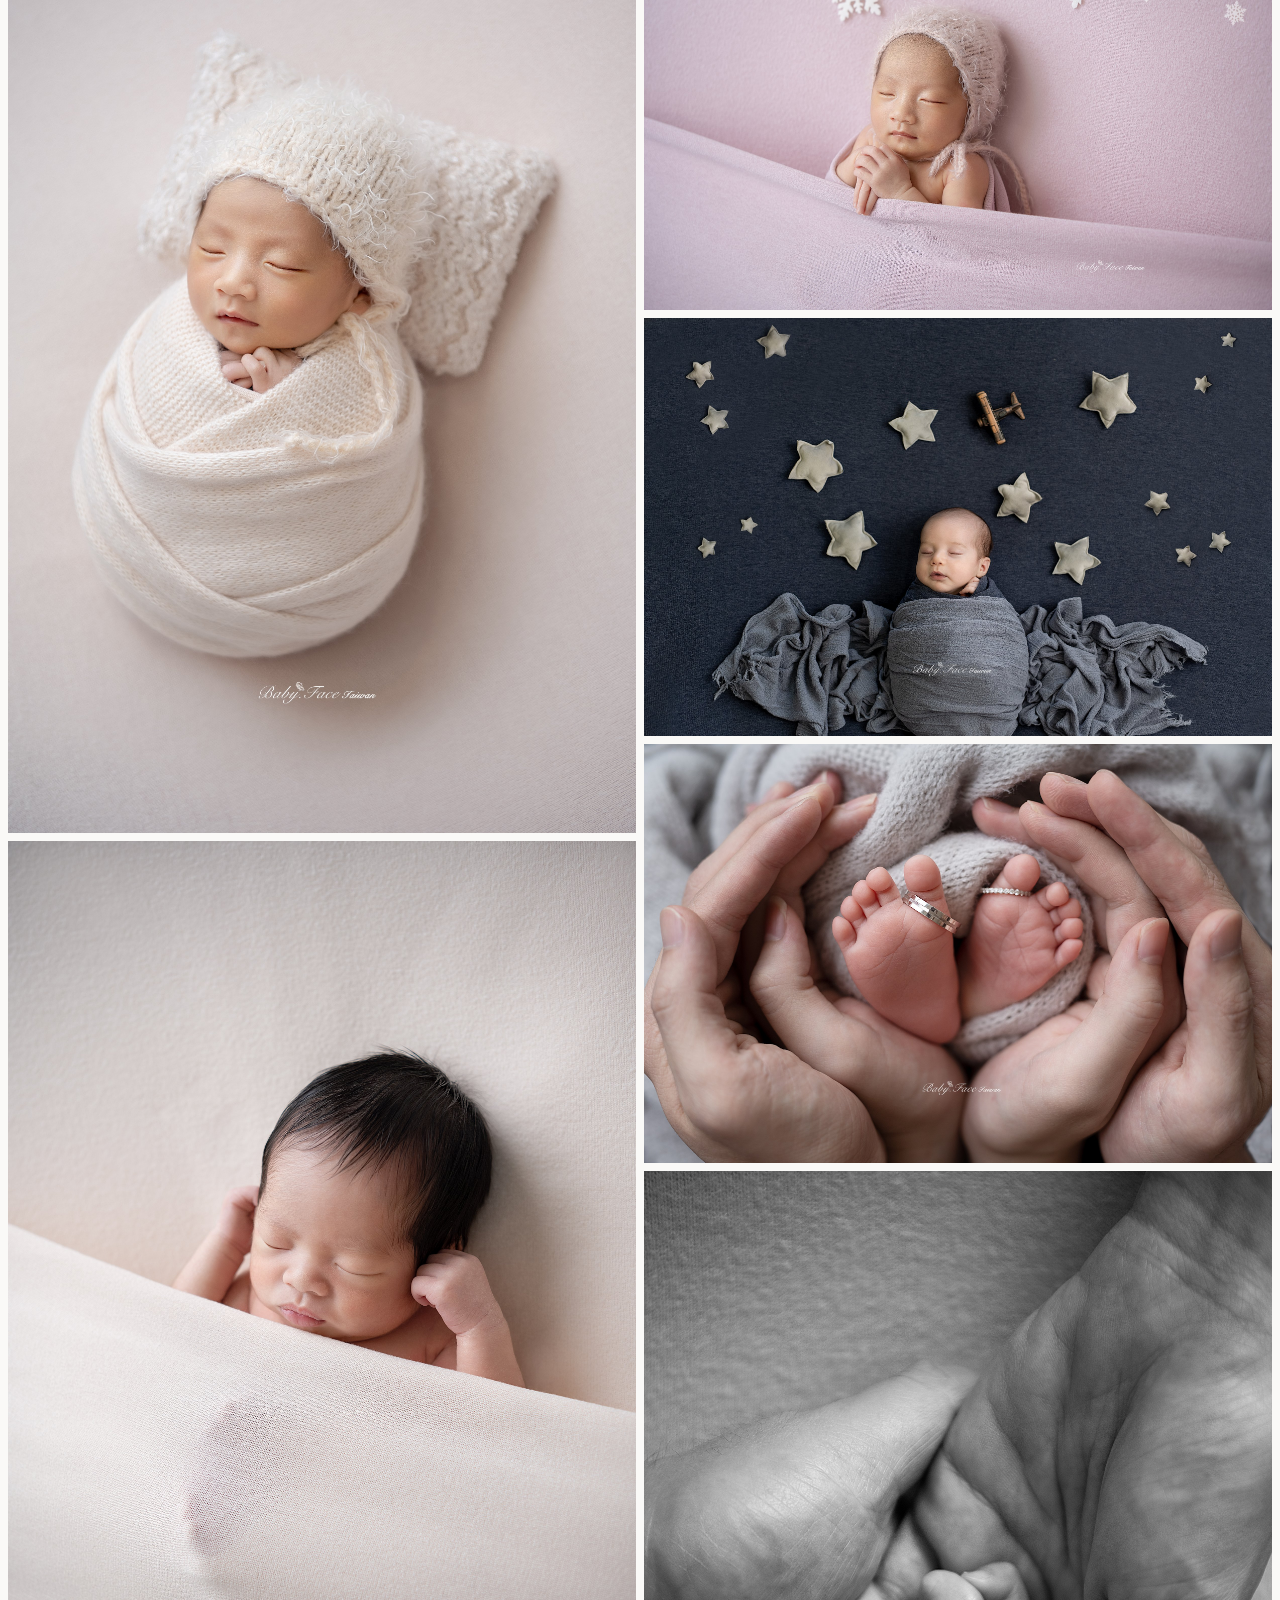
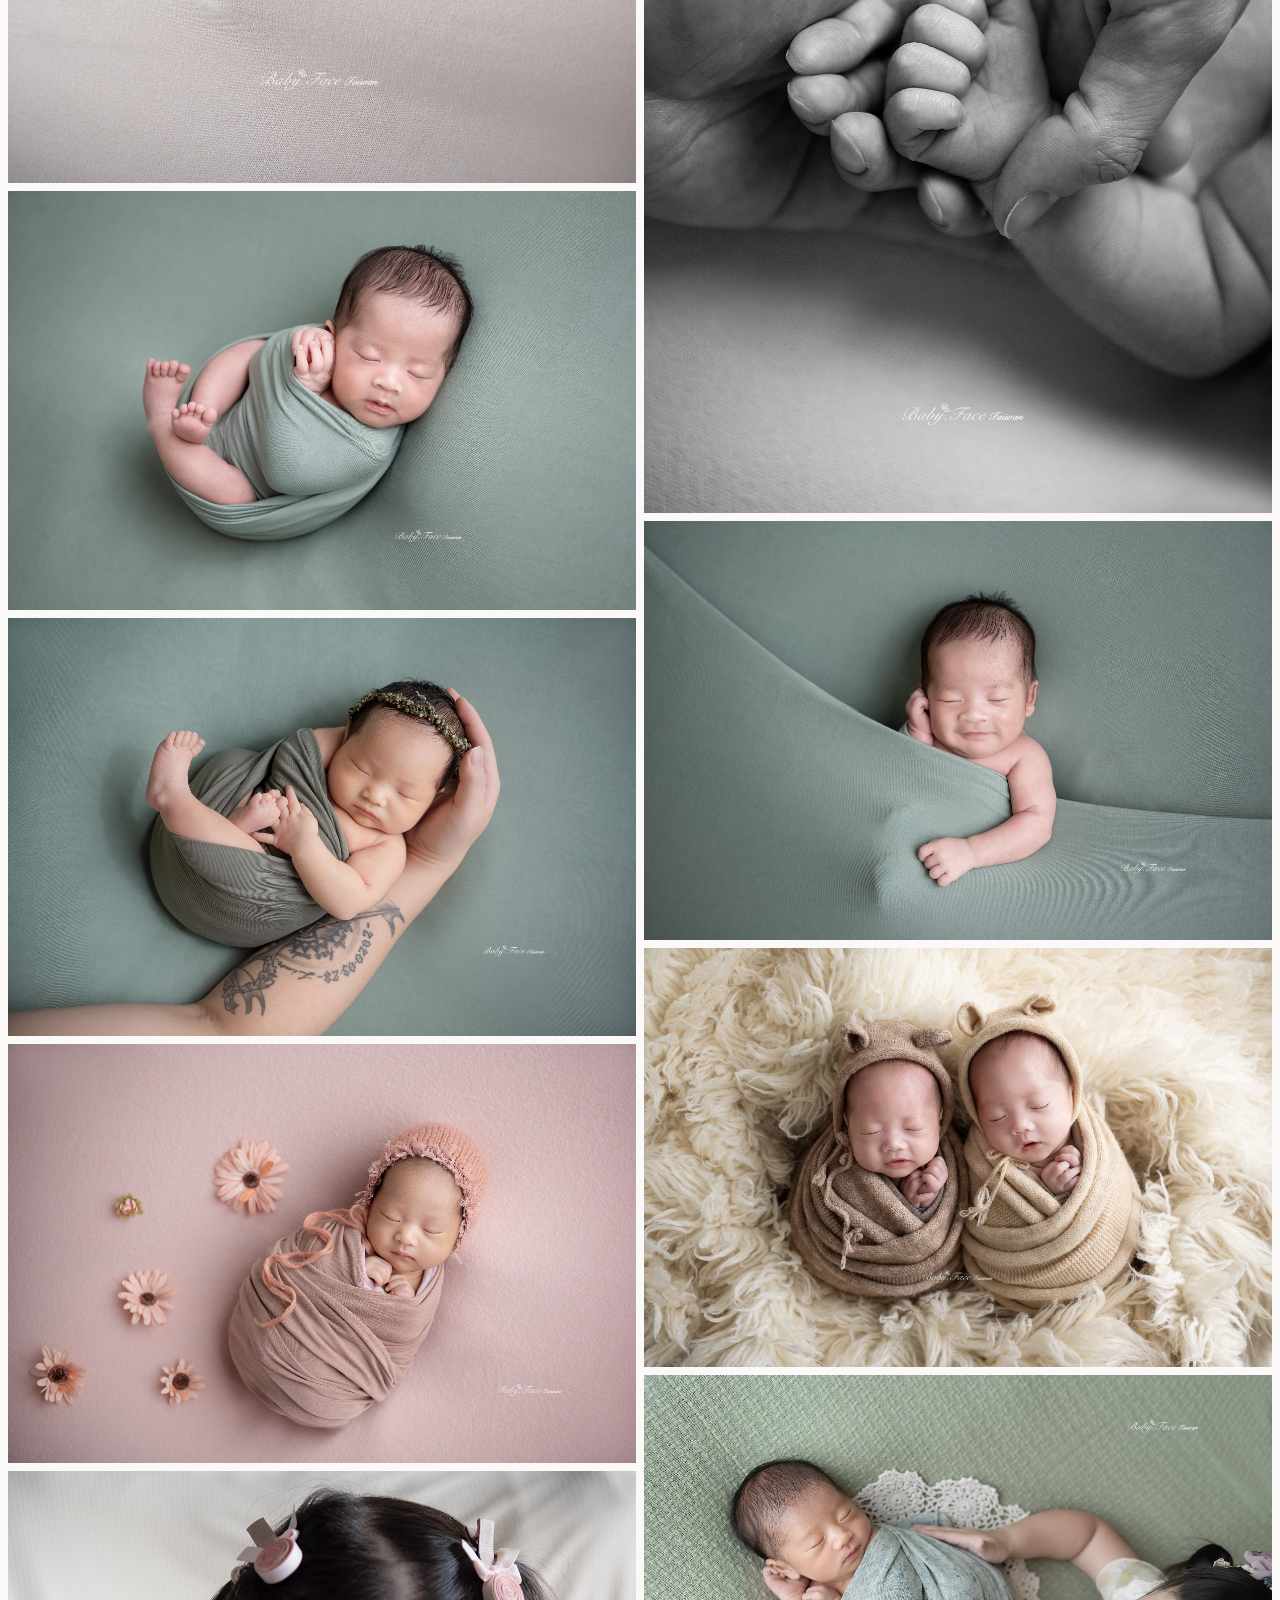
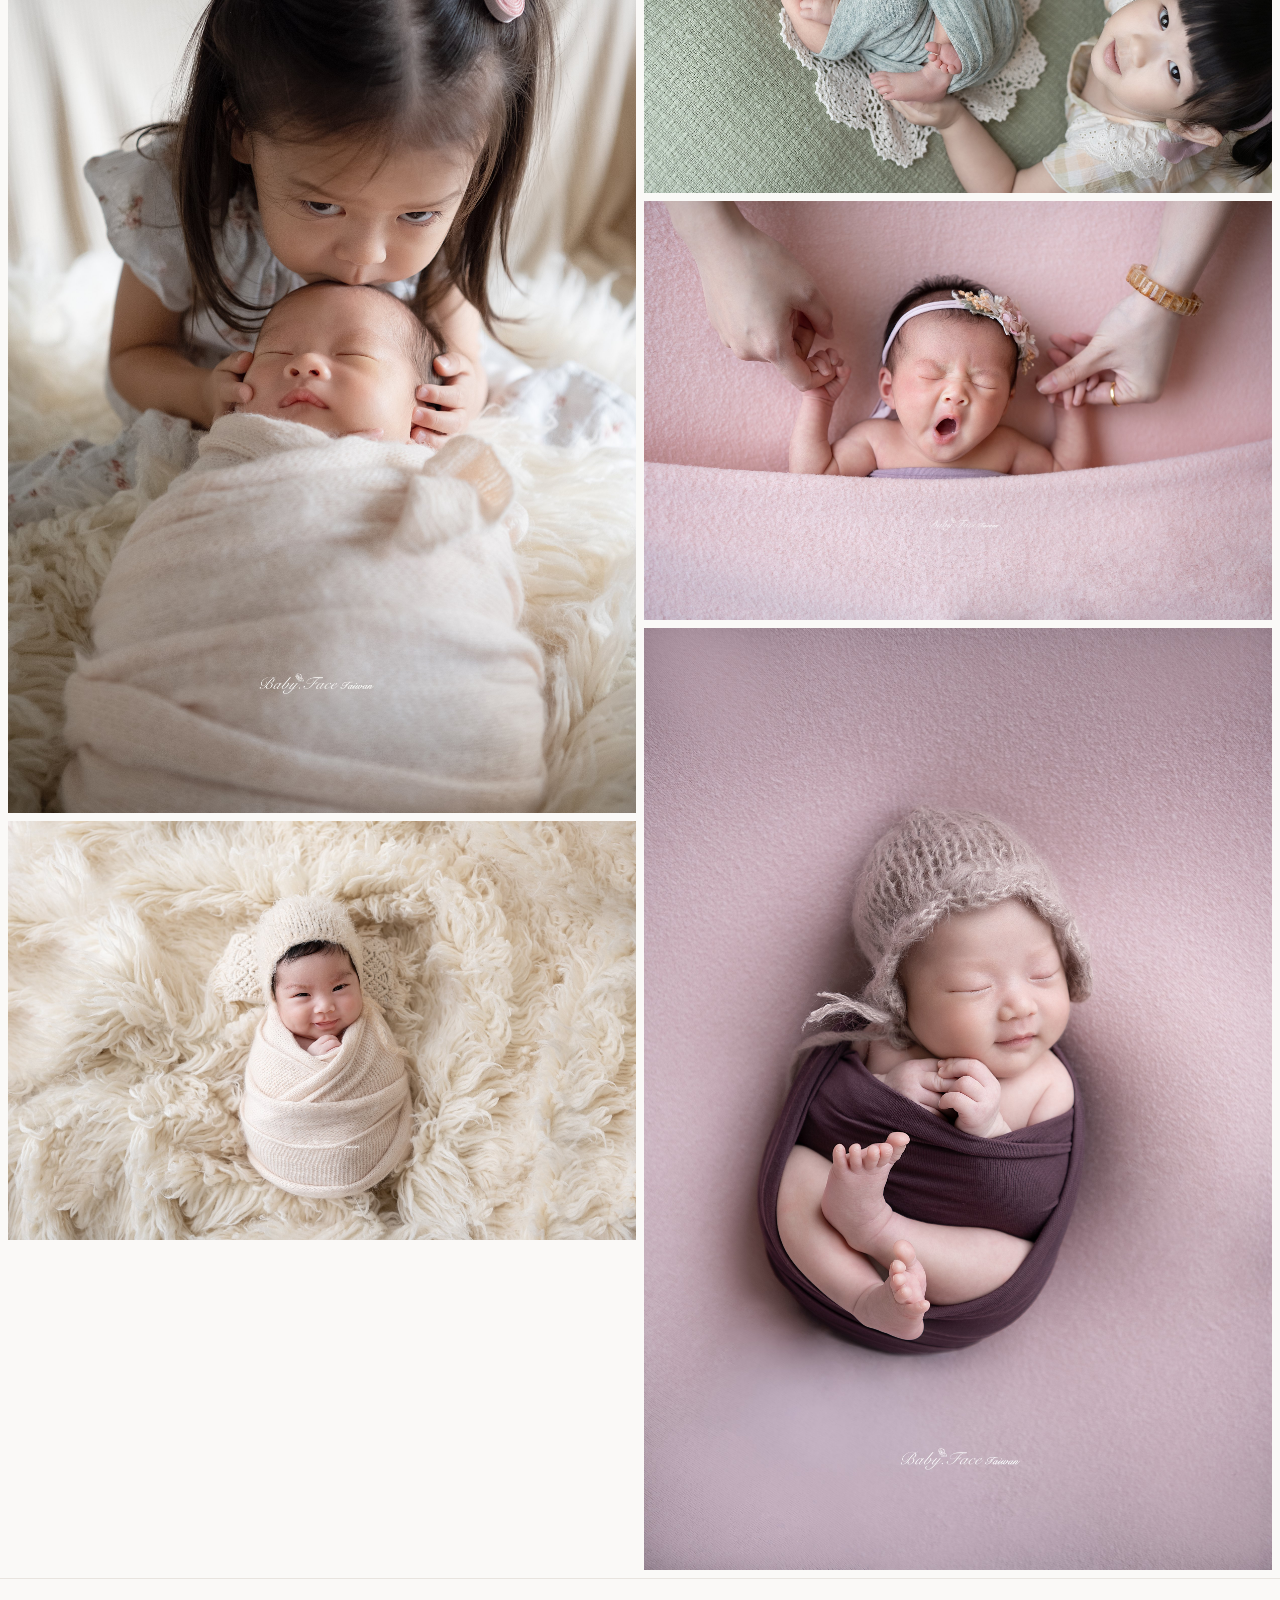
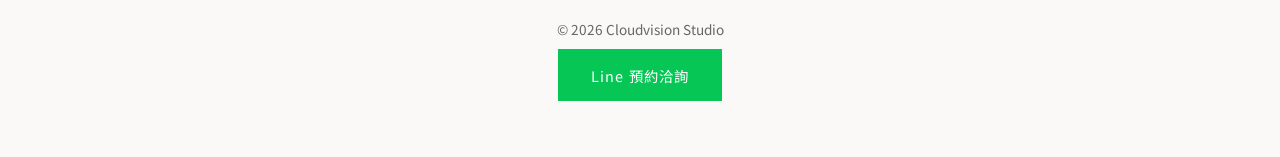
==== commit 69da5e03: "Add auto-hiding header and GA4 analytics hook. Hide the fixed header on scroll down and restore it o" ====
--- a/index.html
+++ b/index.html
@@ -10,6 +10,7 @@
   <link rel="preconnect" href="https://fonts.gstatic.com" crossorigin>
   <link href="https://fonts.googleapis.com/css2?family=Noto+Sans+TC:wght@300;400;500;600&display=swap" rel="stylesheet">
   <link rel="stylesheet" href="css/main.css">
+  <script src="js/analytics.js"></script>
   <!-- Fallback when opening as file:// (fetch cannot load JSON); mirrors data/uploads-manifest.json newborn list -->
   <script type="application/json" id="page-gallery-fallback">
 {"newborn": ["uploads/newborn/_D4H4309拷貝.jpg", "uploads/newborn/_D4H5948拷貝.jpg", "uploads/newborn/_DSC0193.jpg", "uploads/newborn/_DSC0562.jpg", "uploads/newborn/_DSC0927.jpg", "uploads/newborn/_DSC0970.jpg", "uploads/newborn/_DSC1719.jpg", "uploads/newborn/_DSC1806.jpg", "uploads/newborn/_DSC2027.jpg", "uploads/newborn/_DSC2053.jpg", "uploads/newborn/_DSC2089.jpg", "uploads/newborn/_DSC2223.jpg", "uploads/newborn/_DSC2389.jpg", "uploads/newborn/_DSC2434.jpg", "uploads/newborn/_DSC2780.jpg", "uploads/newborn/_DSC3059.jpg", "uploads/newborn/_DSC3750.jpg", "uploads/newborn/_DSC3777.jpg", "uploads/newborn/_DSC3788.jpg", "uploads/newborn/_DSC3802.jpg", "uploads/newborn/_DSC3945.jpg", "uploads/newborn/_DSC3946.jpg", "uploads/newborn/_DSC3970.jpg", "uploads/newborn/_DSC4013.jpg", "uploads/newborn/_DSC4015.jpg", "uploads/newborn/_DSC4368.jpg", "uploads/newborn/_DSC4448.jpg", "uploads/newborn/_DSC4636.jpg"]}
--- a/css/main.css
+++ b/css/main.css
@@ -60,12 +60,21 @@
 
 /* Header */
 .site-header {
-  position: sticky;
+  position: fixed;
   top: 0;
+  left: 0;
+  right: 0;
   z-index: 100;
   color: var(--color-header-text);
   background: var(--color-header-bg);
   border-bottom: 1px solid var(--color-header-border);
+  transform: translateY(0);
+  transition: transform 0.28s ease;
+  will-change: transform;
+}
+
+.site-header.is-scroll-hidden {
+  transform: translateY(-100%);
 }
 
 .header-inner {
@@ -301,7 +310,7 @@
 .page-content {
   max-width: 720px;
   margin: 0 auto;
-  padding: 3rem 4vw 5rem;
+  padding: calc(3rem + var(--header-height)) 4vw 5rem;
 }
 
 .page-content h1 {
@@ -574,6 +583,11 @@
 }
 
 @media (prefers-reduced-motion: reduce) {
+  .site-header {
+    transition: none;
+    will-change: auto;
+  }
+
   .gallery-page-loader-spinner {
     animation: none;
     border-top-color: var(--color-border);
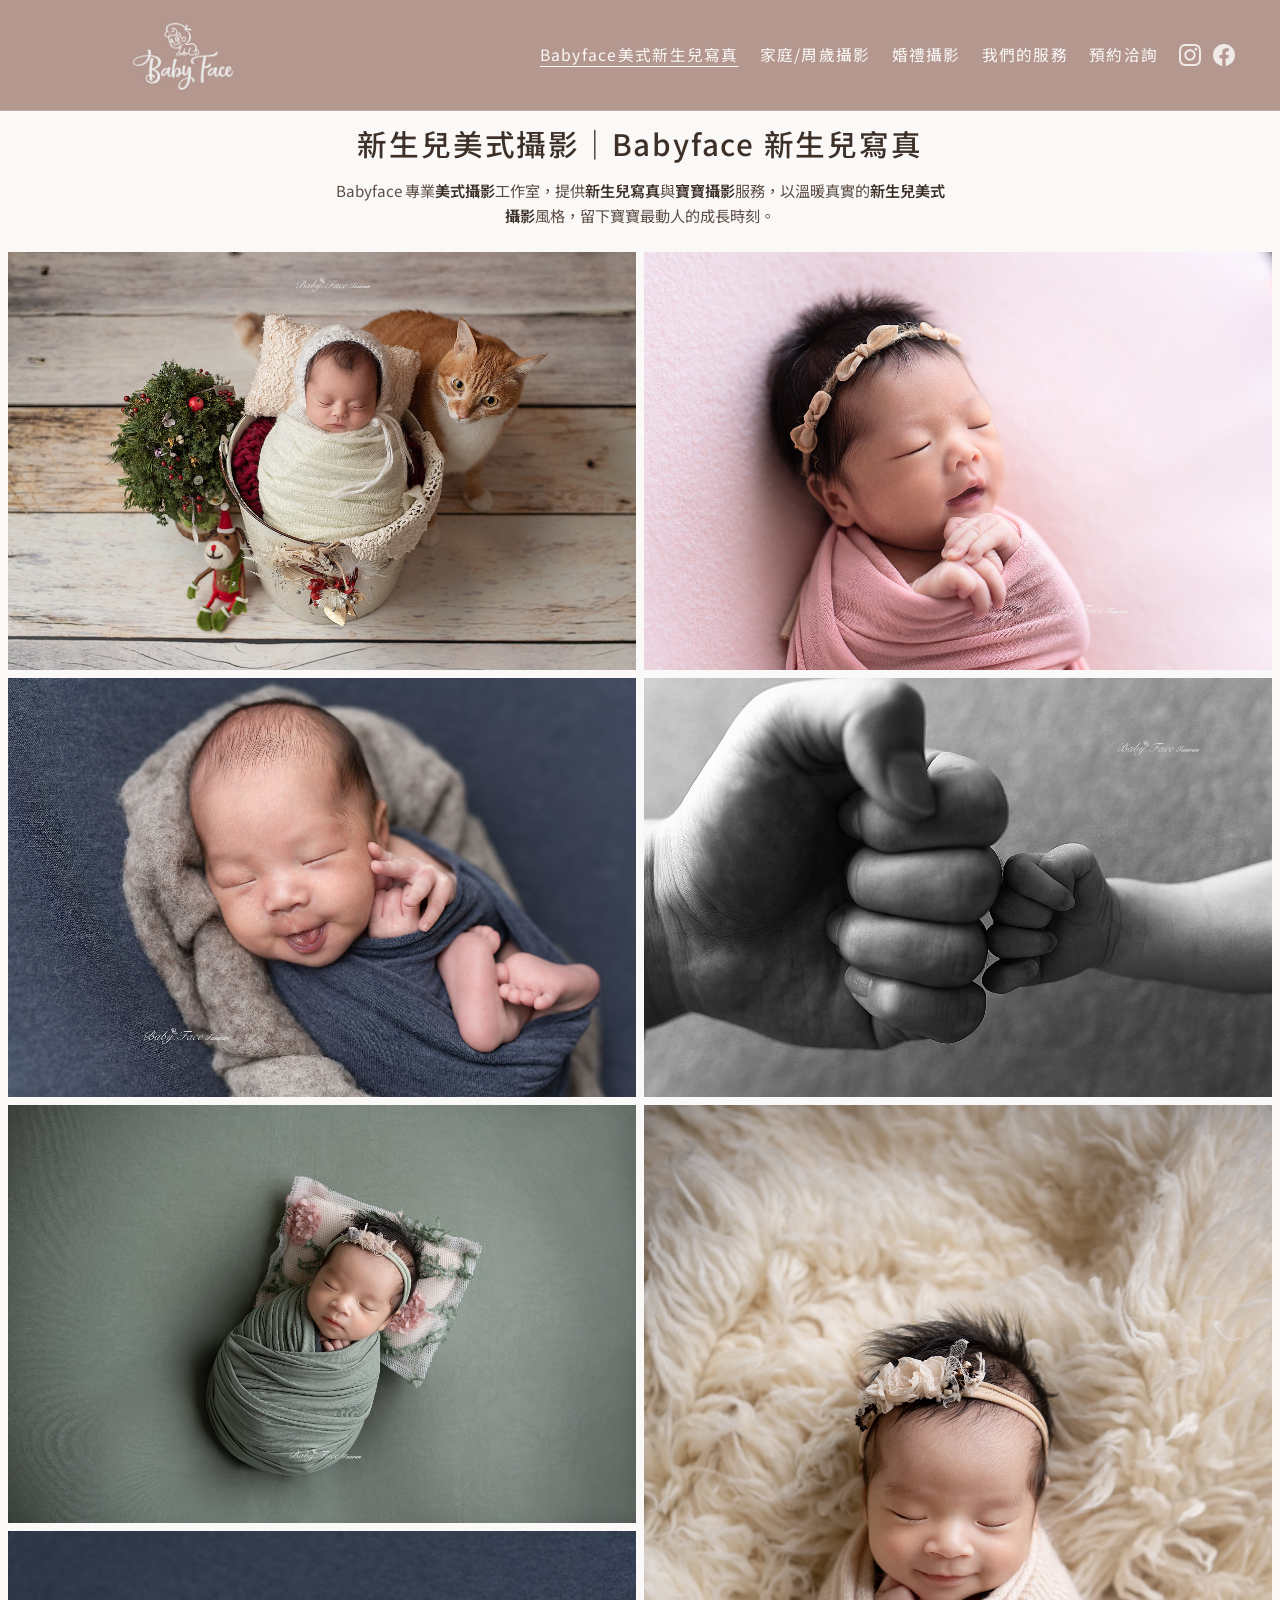
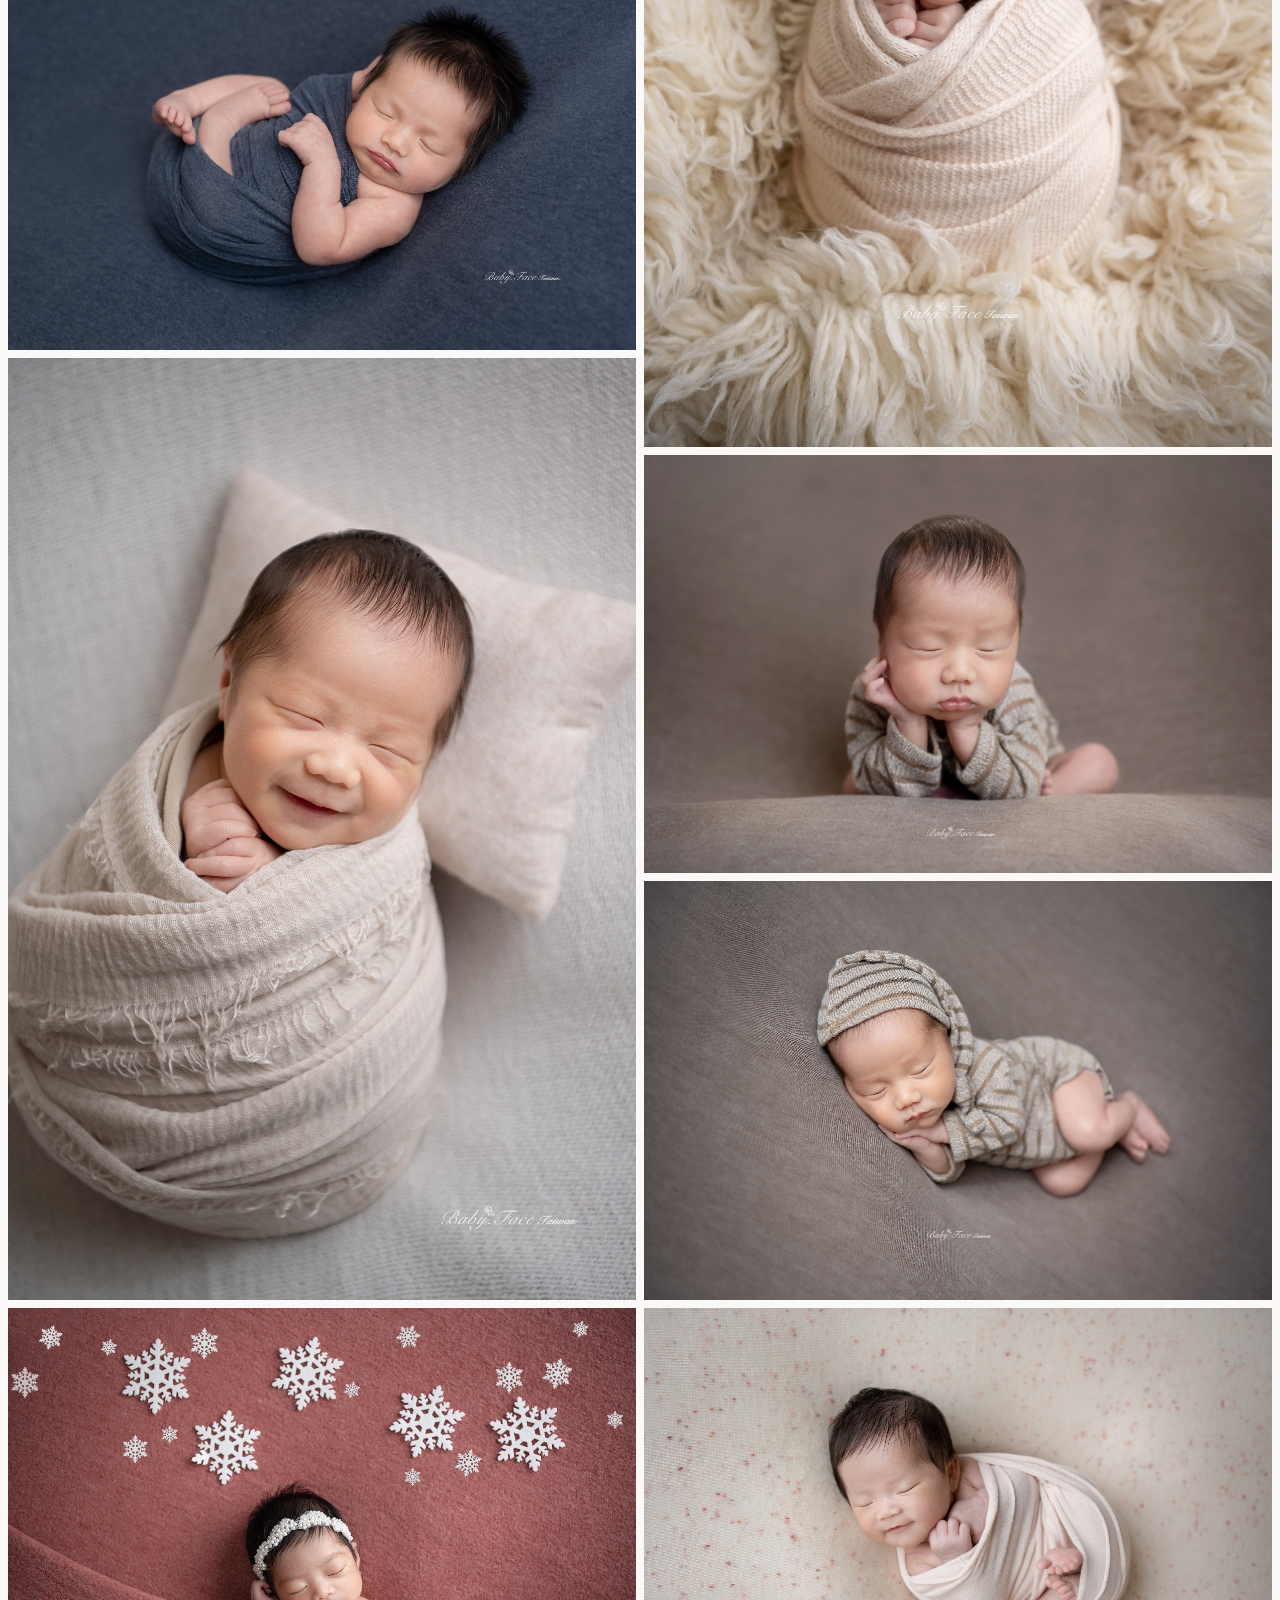
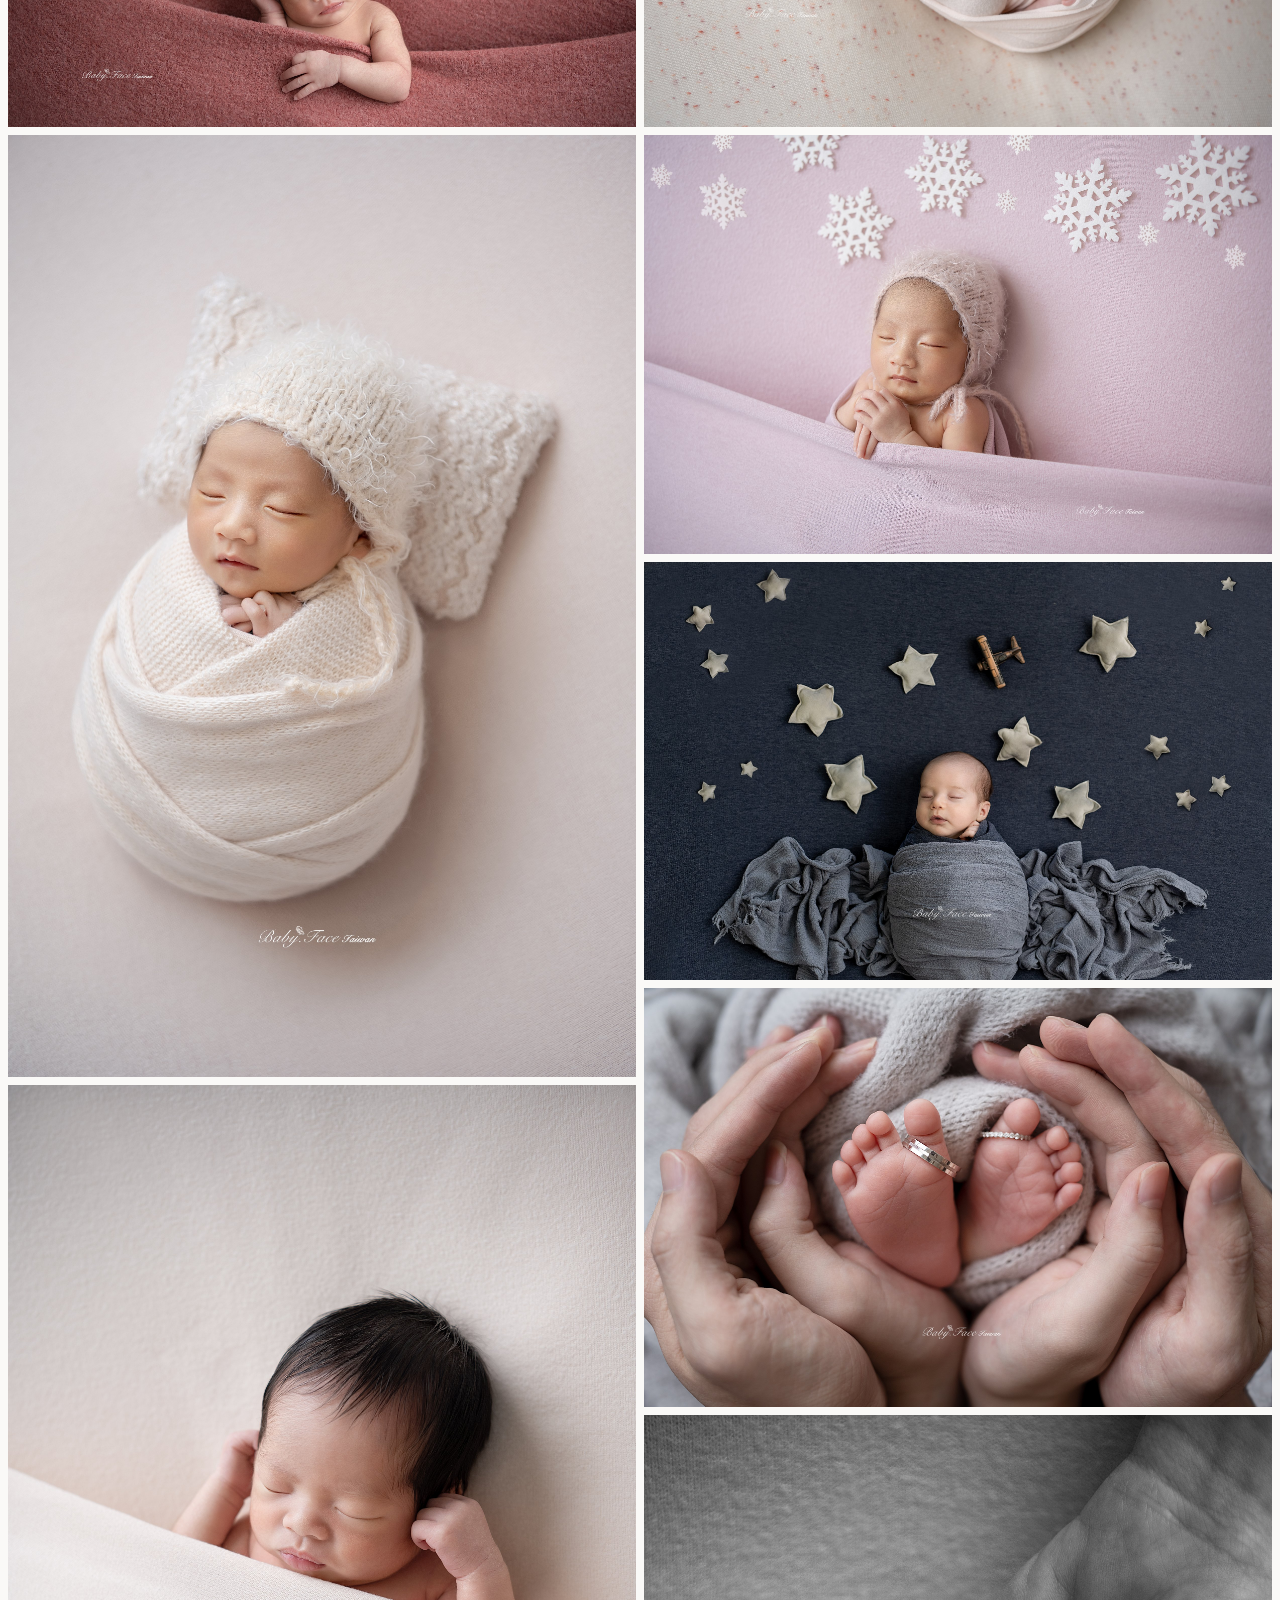
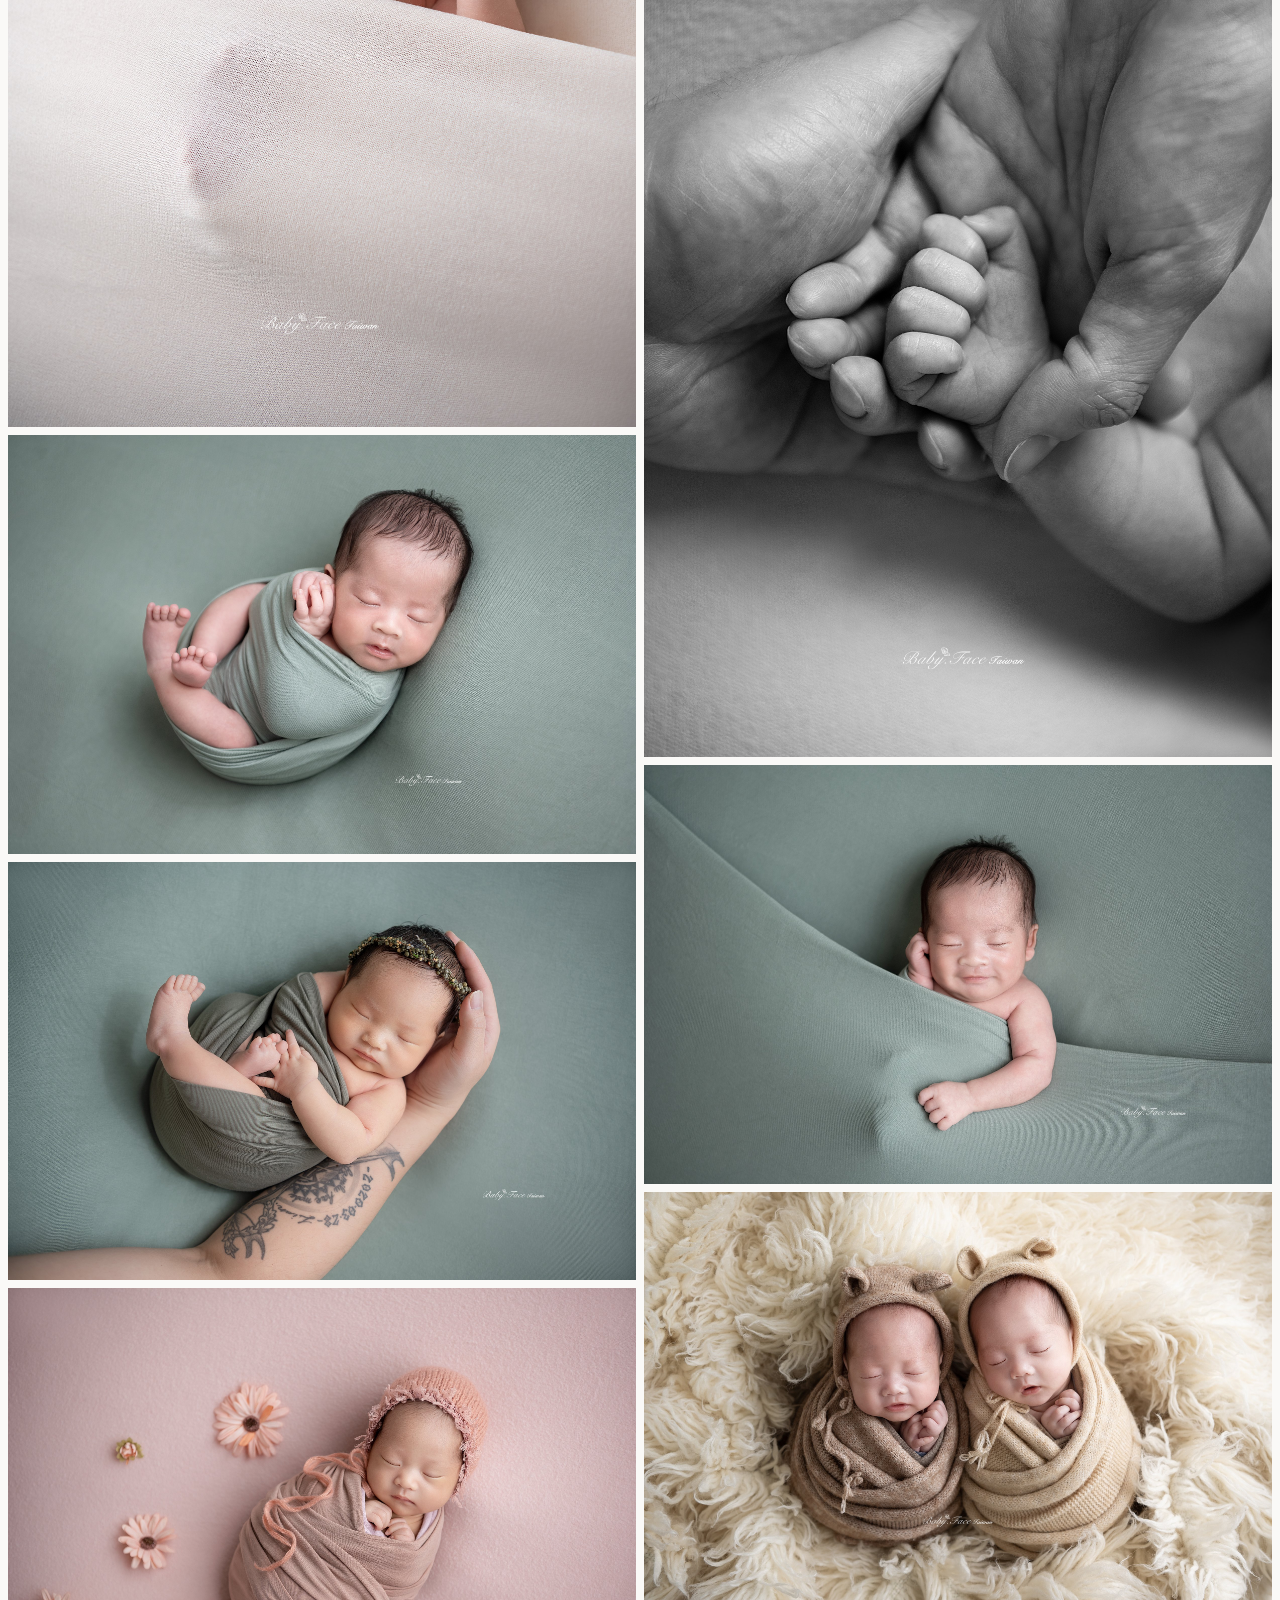
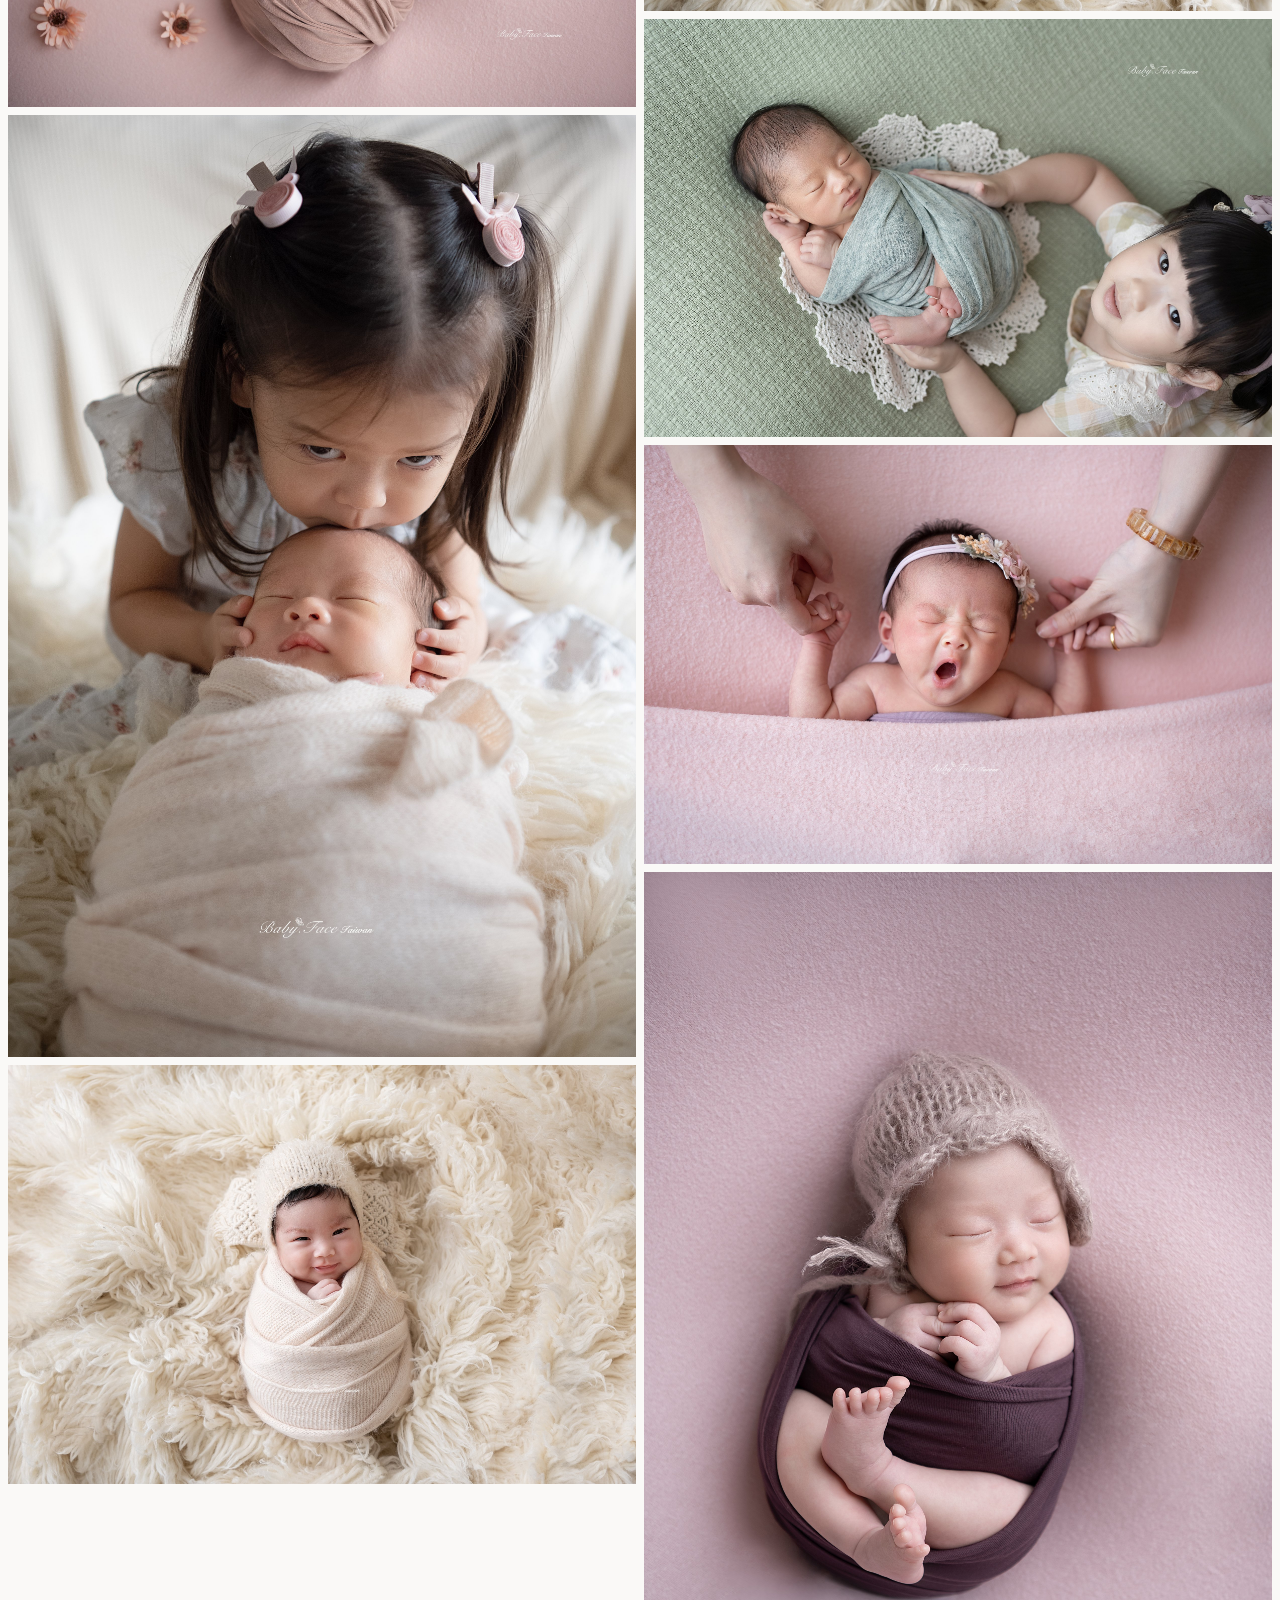
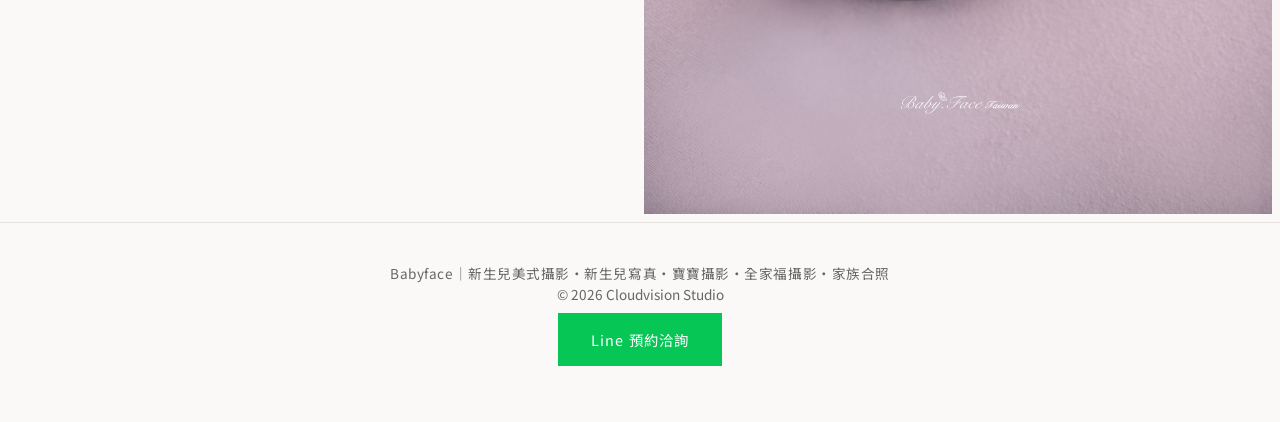
==== commit a1b32d56: "Improve SEO and add service page video support. Add Traditional Chinese keyword meta, Open Graph, JS" ====
--- a/index.html
+++ b/index.html
@@ -3,8 +3,42 @@
 <head>
   <meta charset="UTF-8">
   <meta name="viewport" content="width=device-width, initial-scale=1">
-  <title>Babyface 美式新生兒攝影 | 家庭周歲攝影 | 婚禮攝影</title>
-  <meta name="description" content="Babyface 美式新生兒攝影 家庭周歲攝影 婚禮攝影 by Cloudvision Studio">
+  <title>Babyface 新生兒美式攝影｜新生兒寫真・寶寶攝影・美式攝影</title>
+  <meta name="description" content="Babyface 新生兒美式攝影工作室，專業新生兒寫真與寶寶攝影。以美式攝影風格留下寶寶最純真動人的模樣，歡迎瀏覽作品並預約拍攝。">
+  <meta name="keywords" content="寶寶攝影,美式攝影,新生兒美式攝影,新生兒寫真,家族合照,全家福攝影,Babyface,台北">
+  <meta name="robots" content="index, follow">
+  <link rel="canonical" href="https://babyfacetaiwan.com/">
+  <meta property="og:type" content="website">
+  <meta property="og:locale" content="zh_TW">
+  <meta property="og:site_name" content="Babyface 美式攝影">
+  <meta property="og:title" content="Babyface 新生兒美式攝影｜新生兒寫真・寶寶攝影">
+  <meta property="og:description" content="專業新生兒寫真與寶寶攝影，美式攝影風格記錄寶寶成長的珍貴時刻。">
+  <meta property="og:url" content="https://babyfacetaiwan.com/">
+  <meta property="og:image" content="https://babyfacetaiwan.com/assets/logo.jpg">
+  <meta name="twitter:card" content="summary_large_image">
+  <meta name="twitter:title" content="Babyface 新生兒美式攝影｜新生兒寫真・寶寶攝影">
+  <meta name="twitter:description" content="專業新生兒寫真與寶寶攝影，美式攝影風格記錄寶寶成長的珍貴時刻。">
+  <meta name="twitter:image" content="https://babyfacetaiwan.com/assets/logo.jpg">
+  <script type="application/ld+json">
+  {
+    "@context": "https://schema.org",
+    "@type": "ProfessionalService",
+    "name": "Babyface 美式攝影",
+    "alternateName": "Babyface",
+    "description": "新生兒美式攝影、新生兒寫真、寶寶攝影、全家福攝影與家族合照服務。",
+    "url": "https://babyfacetaiwan.com/",
+    "image": "https://babyfacetaiwan.com/assets/logo.jpg",
+    "areaServed": {
+      "@type": "Country",
+      "name": "Taiwan"
+    },
+    "sameAs": [
+      "https://www.instagram.com/babyface.photography.taiwan/?hl=zh-tw",
+      "https://www.facebook.com/babyface.newbornphotography/"
+    ],
+    "knowsAbout": ["新生兒美式攝影", "新生兒寫真", "寶寶攝影", "美式攝影", "全家福攝影", "家族合照"]
+  }
+  </script>
   <link rel="icon" href="assets/favicon.ico">
   <link rel="preconnect" href="https://fonts.googleapis.com">
   <link rel="preconnect" href="https://fonts.gstatic.com" crossorigin>
@@ -63,6 +97,10 @@
   </header>
 
   <main id="main">
+    <header class="gallery-seo-intro page-content--warm">
+      <h1>新生兒美式攝影｜Babyface 新生兒寫真</h1>
+      <p>Babyface 專業<strong>美式攝影</strong>工作室，提供<strong>新生兒寫真</strong>與<strong>寶寶攝影</strong>服務，以溫暖真實的<strong>新生兒美式攝影</strong>風格，留下寶寶最動人的成長時刻。</p>
+    </header>
     <section
       class="gallery-section gallery-section--fullbleed is-gallery-loading"
       aria-label="新生兒寫真作品集"
@@ -77,6 +115,7 @@
   </main>
 
   <footer class="site-footer">
+    <p class="footer-seo">Babyface｜新生兒美式攝影・新生兒寫真・寶寶攝影・全家福攝影・家族合照</p>
     <p>© 2026 Cloudvision Studio</p>
     <p class="footer-line">
       <a href="https://lin.ee/Q7MbhcG" class="btn btn-line" target="_blank" rel="noopener">Line 預約洽詢</a>
--- a/css/main.css
+++ b/css/main.css
@@ -382,6 +382,25 @@
   margin-bottom: 2rem;
 }
 
+.page-video {
+  margin: 0 0 2rem;
+}
+
+.page-video video {
+  width: 100%;
+  height: auto;
+  display: block;
+  background: #1a1a1a;
+  border: 1px solid var(--color-border);
+}
+
+.page-video-caption {
+  margin-top: 0.65rem;
+  font-size: 0.9rem;
+  color: var(--color-text-warm-muted);
+  text-align: center;
+}
+
 .qr-wrap {
   margin: 2rem auto;
   max-width: 220px;
@@ -446,6 +465,42 @@
   margin-top: 1.25rem;
 }
 
+.footer-seo {
+  margin: 0 0 0.75rem;
+  font-size: 0.78rem;
+  line-height: 1.5;
+  color: var(--color-muted);
+  letter-spacing: 0.04em;
+}
+
+.gallery-seo-intro {
+  max-width: 720px;
+  margin: 0 auto;
+  padding: calc(1.5rem + var(--header-height)) 4vw 1rem;
+  text-align: center;
+}
+
+.gallery-seo-intro h1 {
+  font-family: var(--font-sans);
+  font-weight: 500;
+  font-size: clamp(1.35rem, 3.5vw, 1.85rem);
+  margin: 0 0 0.65rem;
+  letter-spacing: 0.06em;
+  color: var(--color-text-warm);
+}
+
+.gallery-seo-intro p {
+  margin: 0;
+  font-size: 0.95rem;
+  line-height: 1.65;
+  color: var(--color-text-warm-muted);
+}
+
+.gallery-seo-intro strong {
+  font-weight: 600;
+  color: var(--color-text-warm);
+}
+
 /* Lightbox */
 .lightbox {
   position: fixed;
@@ -463,6 +518,7 @@
 .lightbox.is-open {
   opacity: 1;
   visibility: visible;
+  touch-action: none;
 }
 
 .lightbox img {
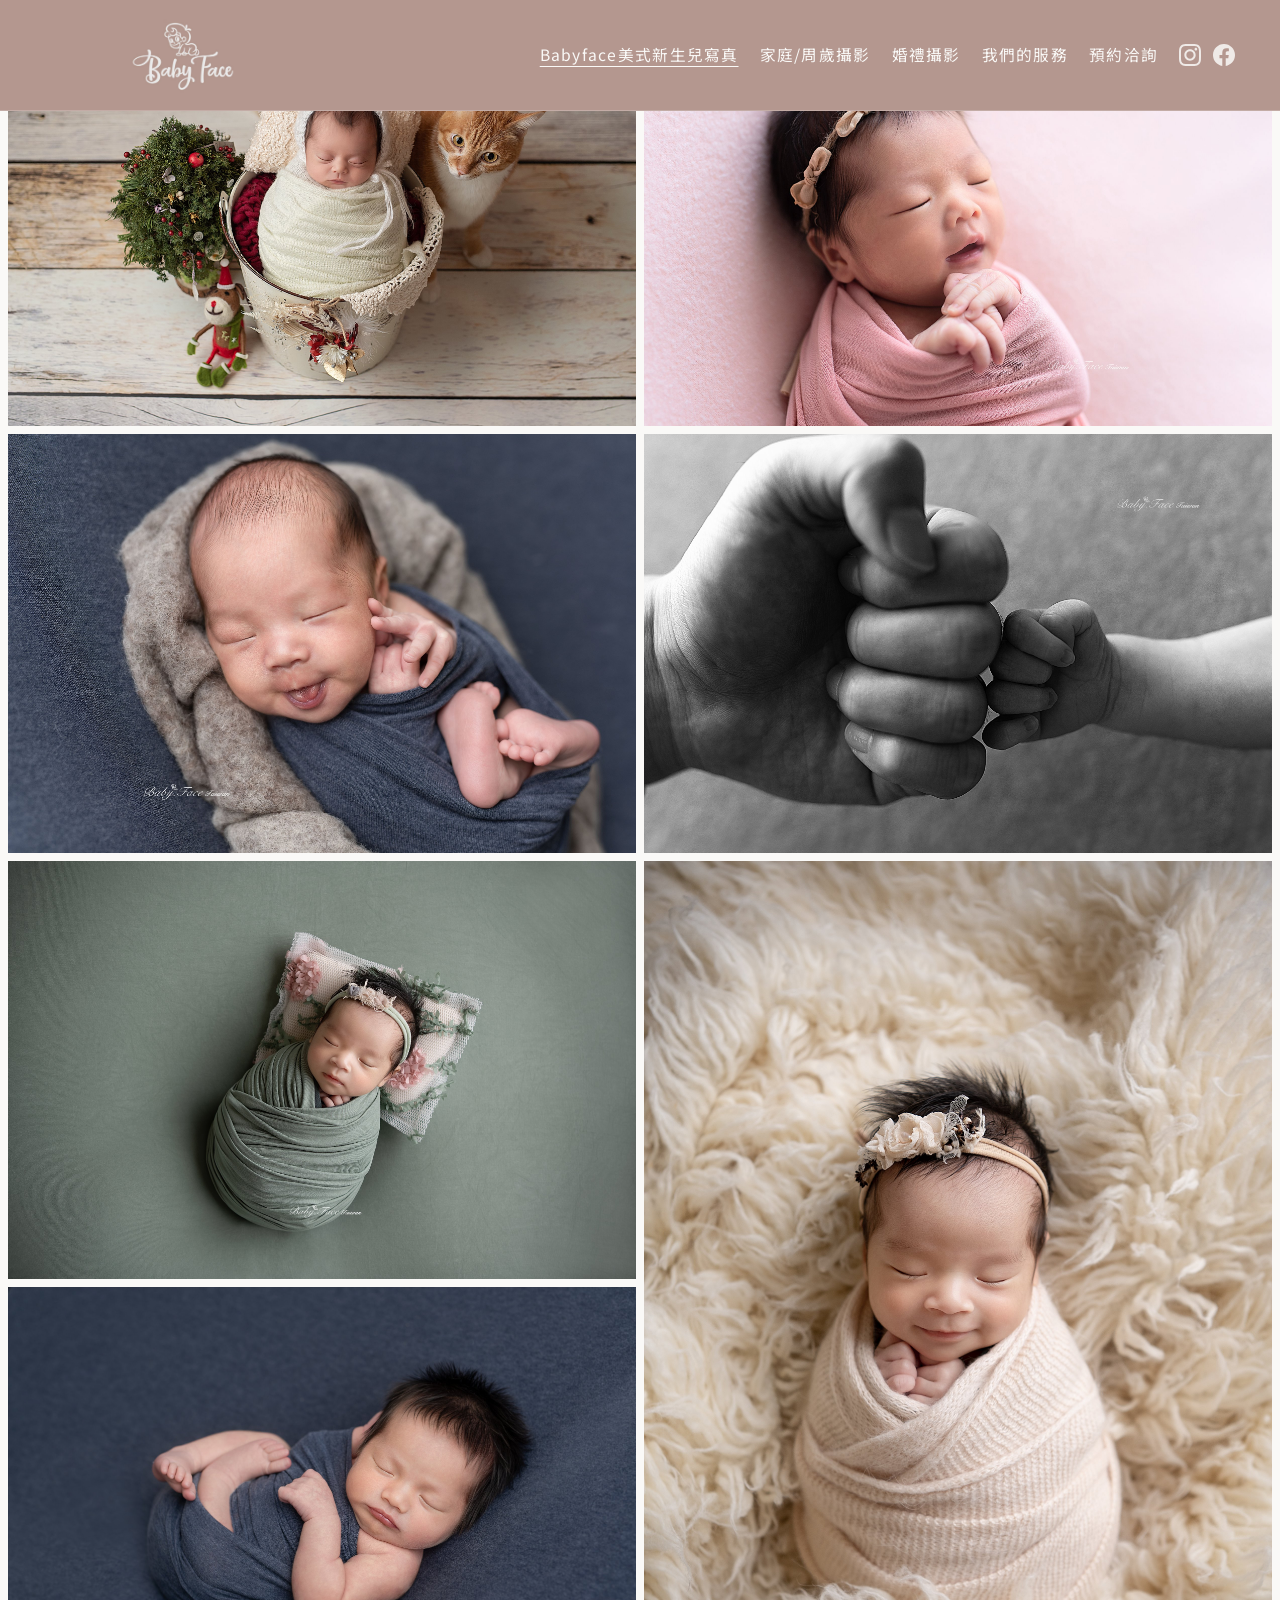
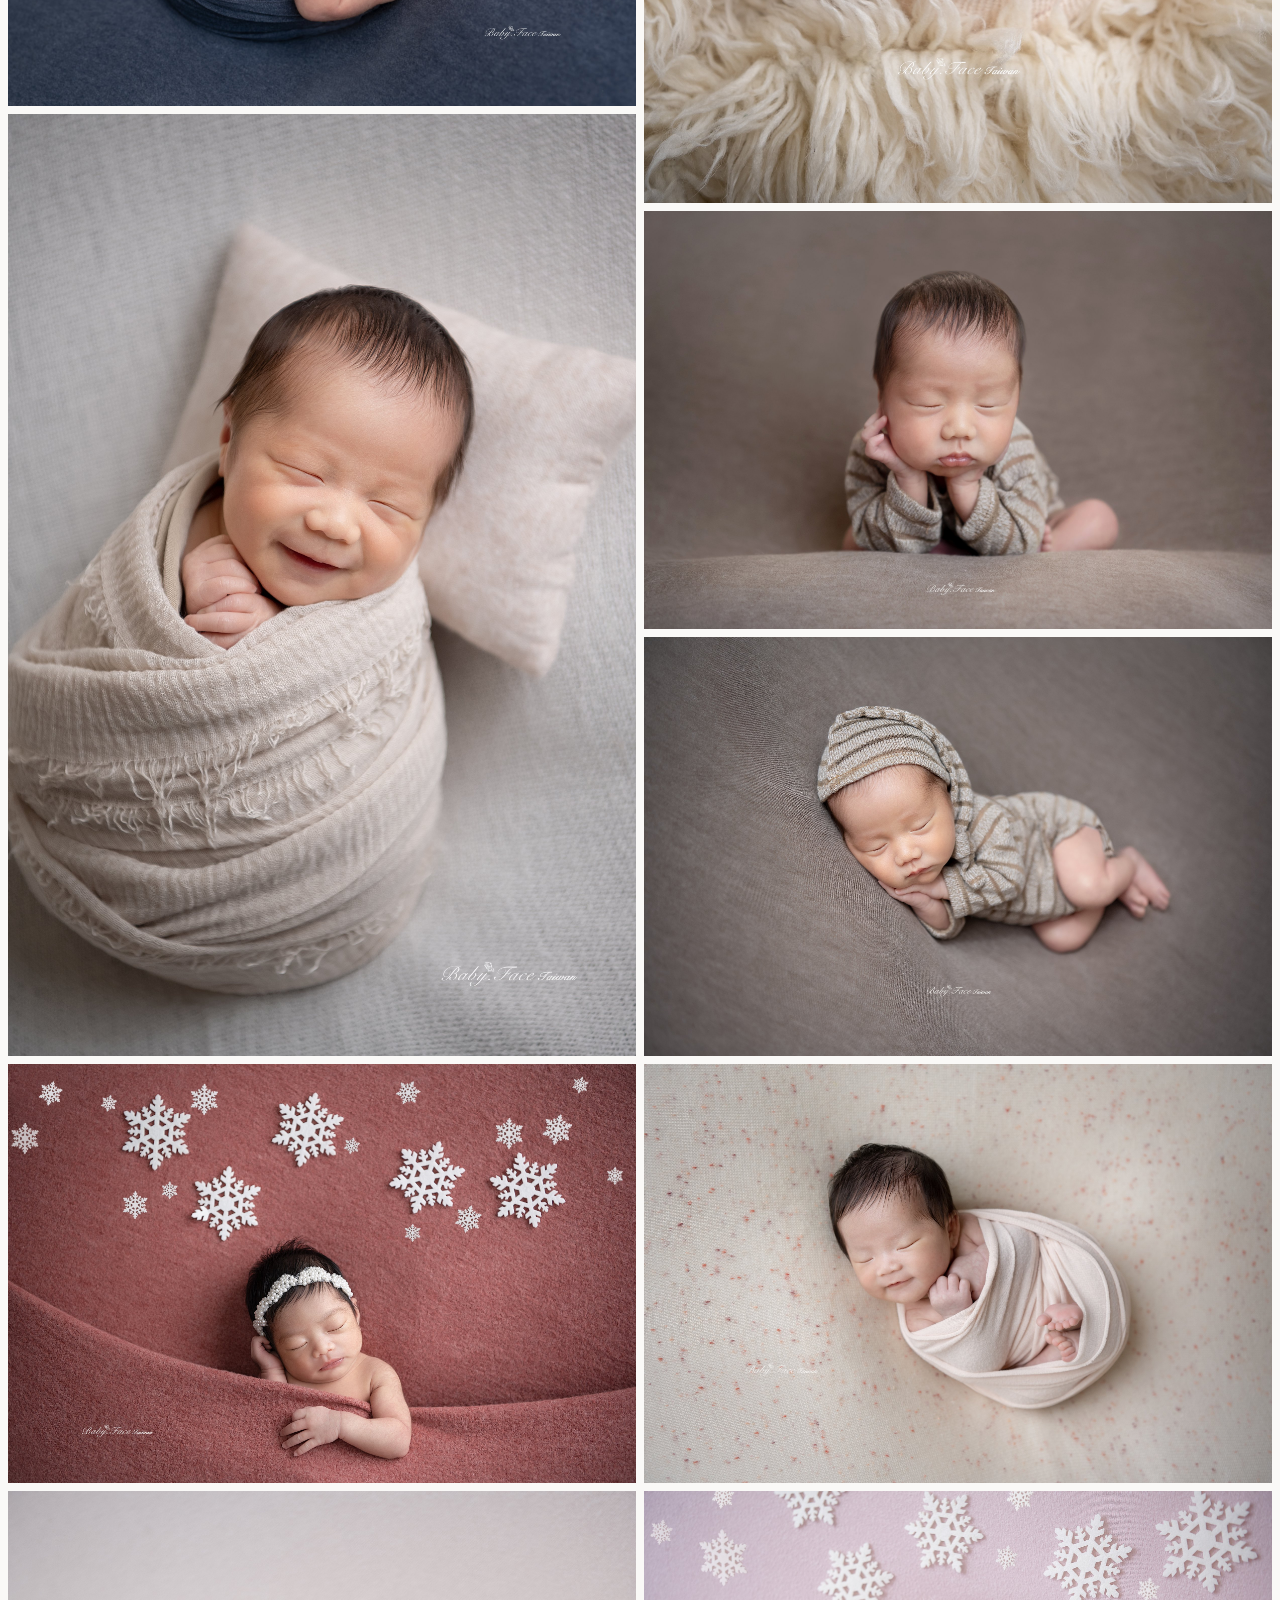
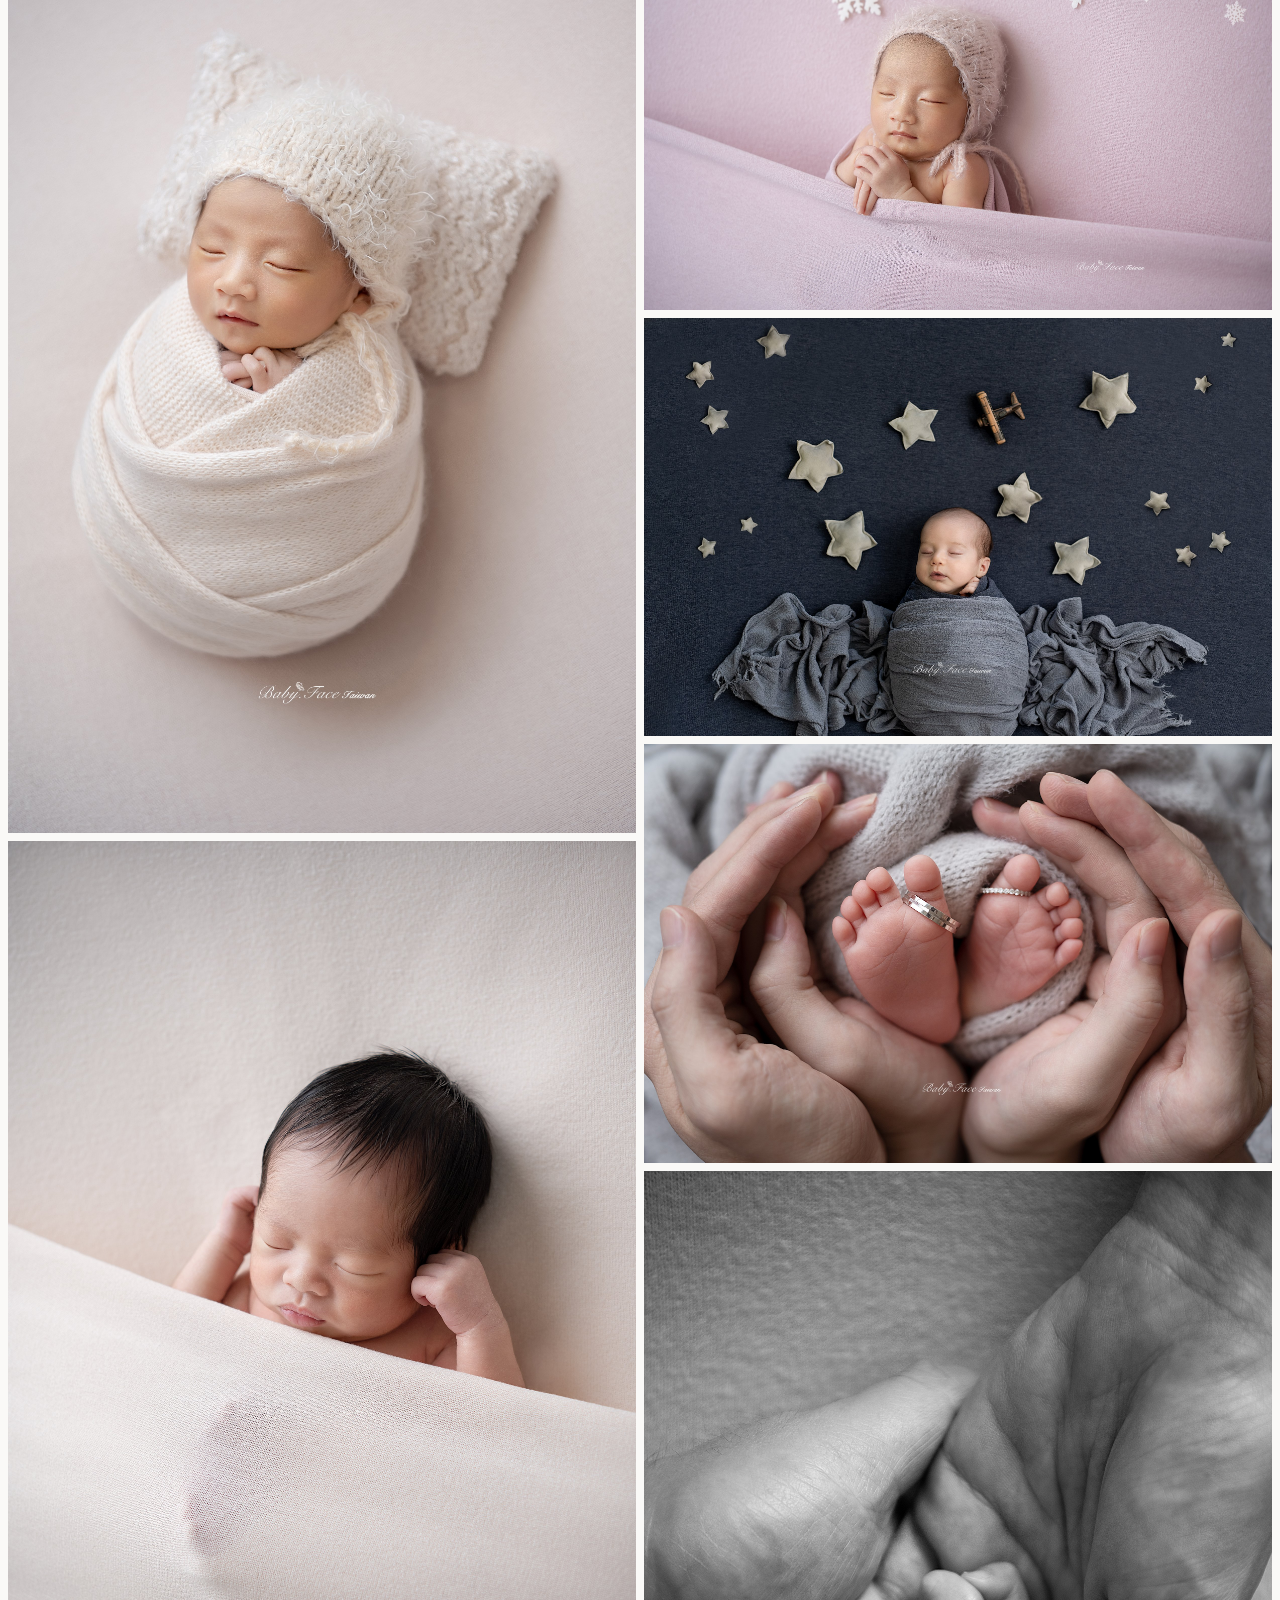
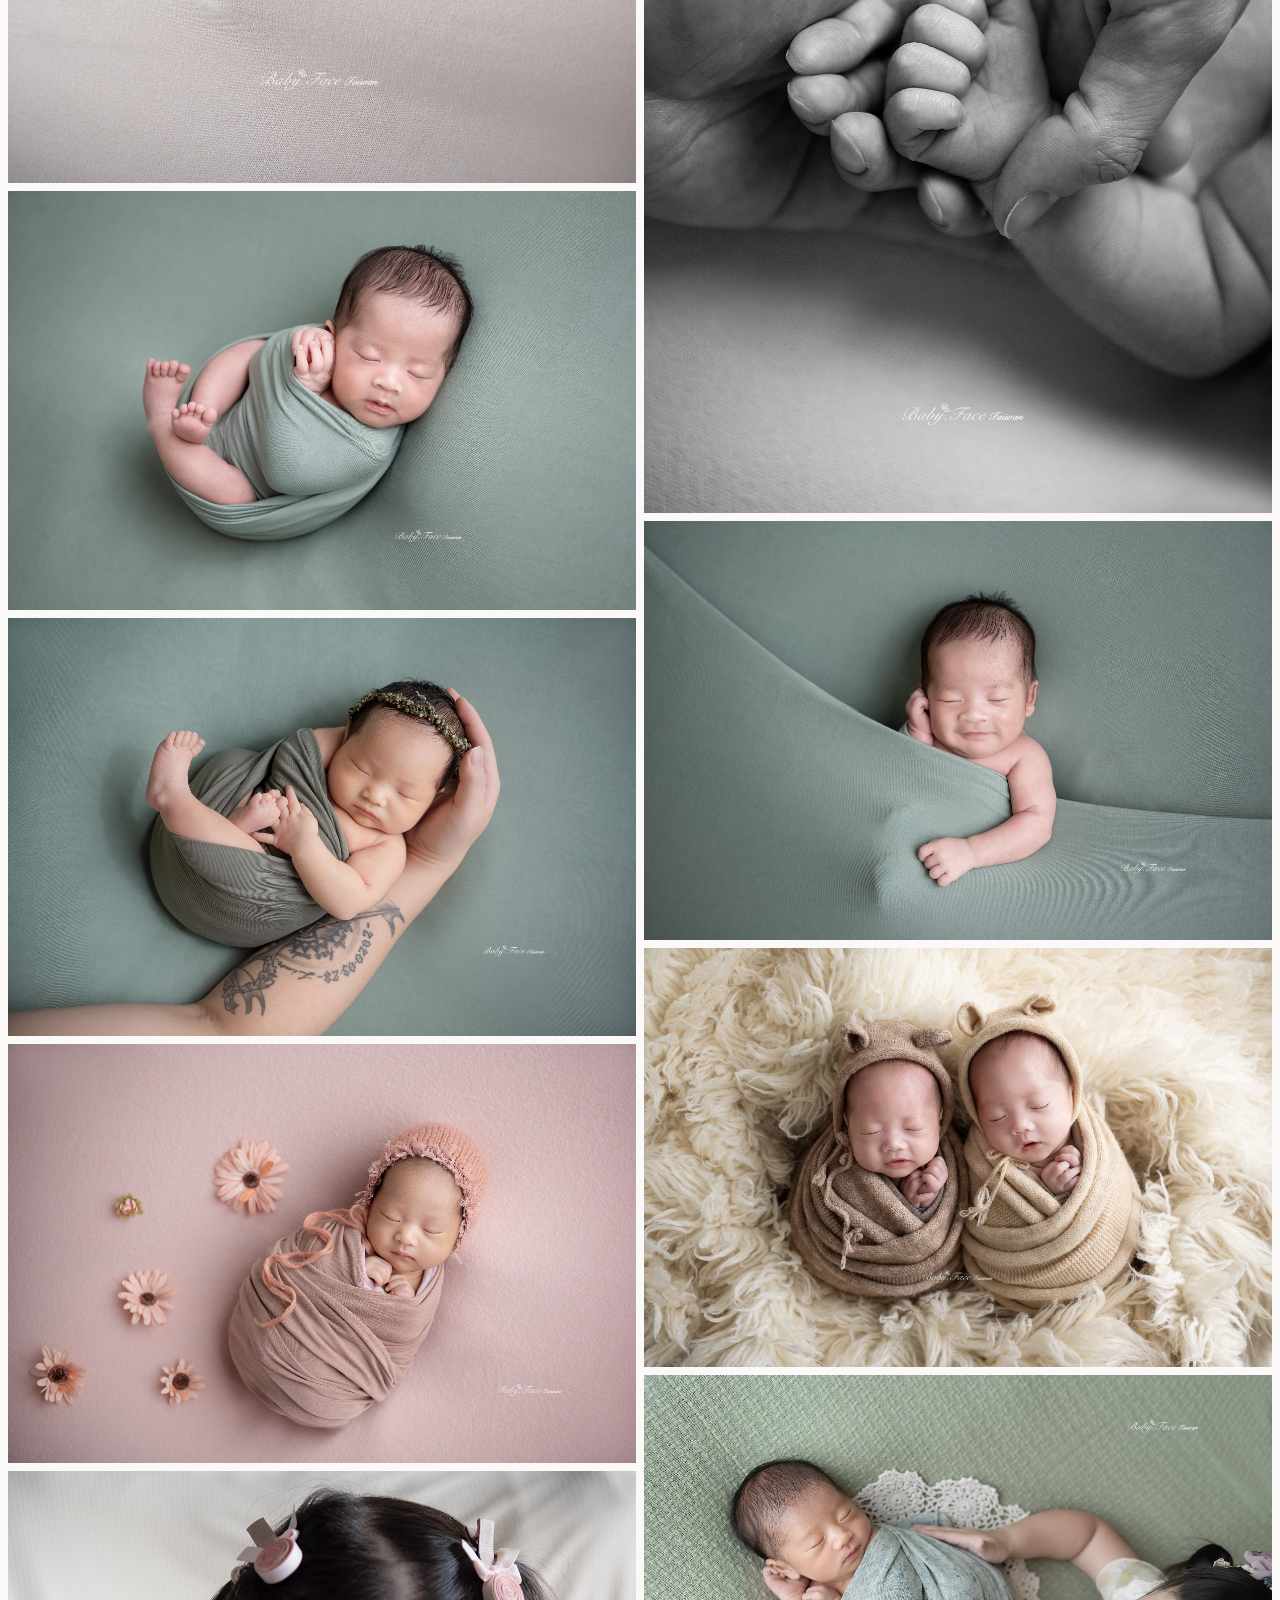
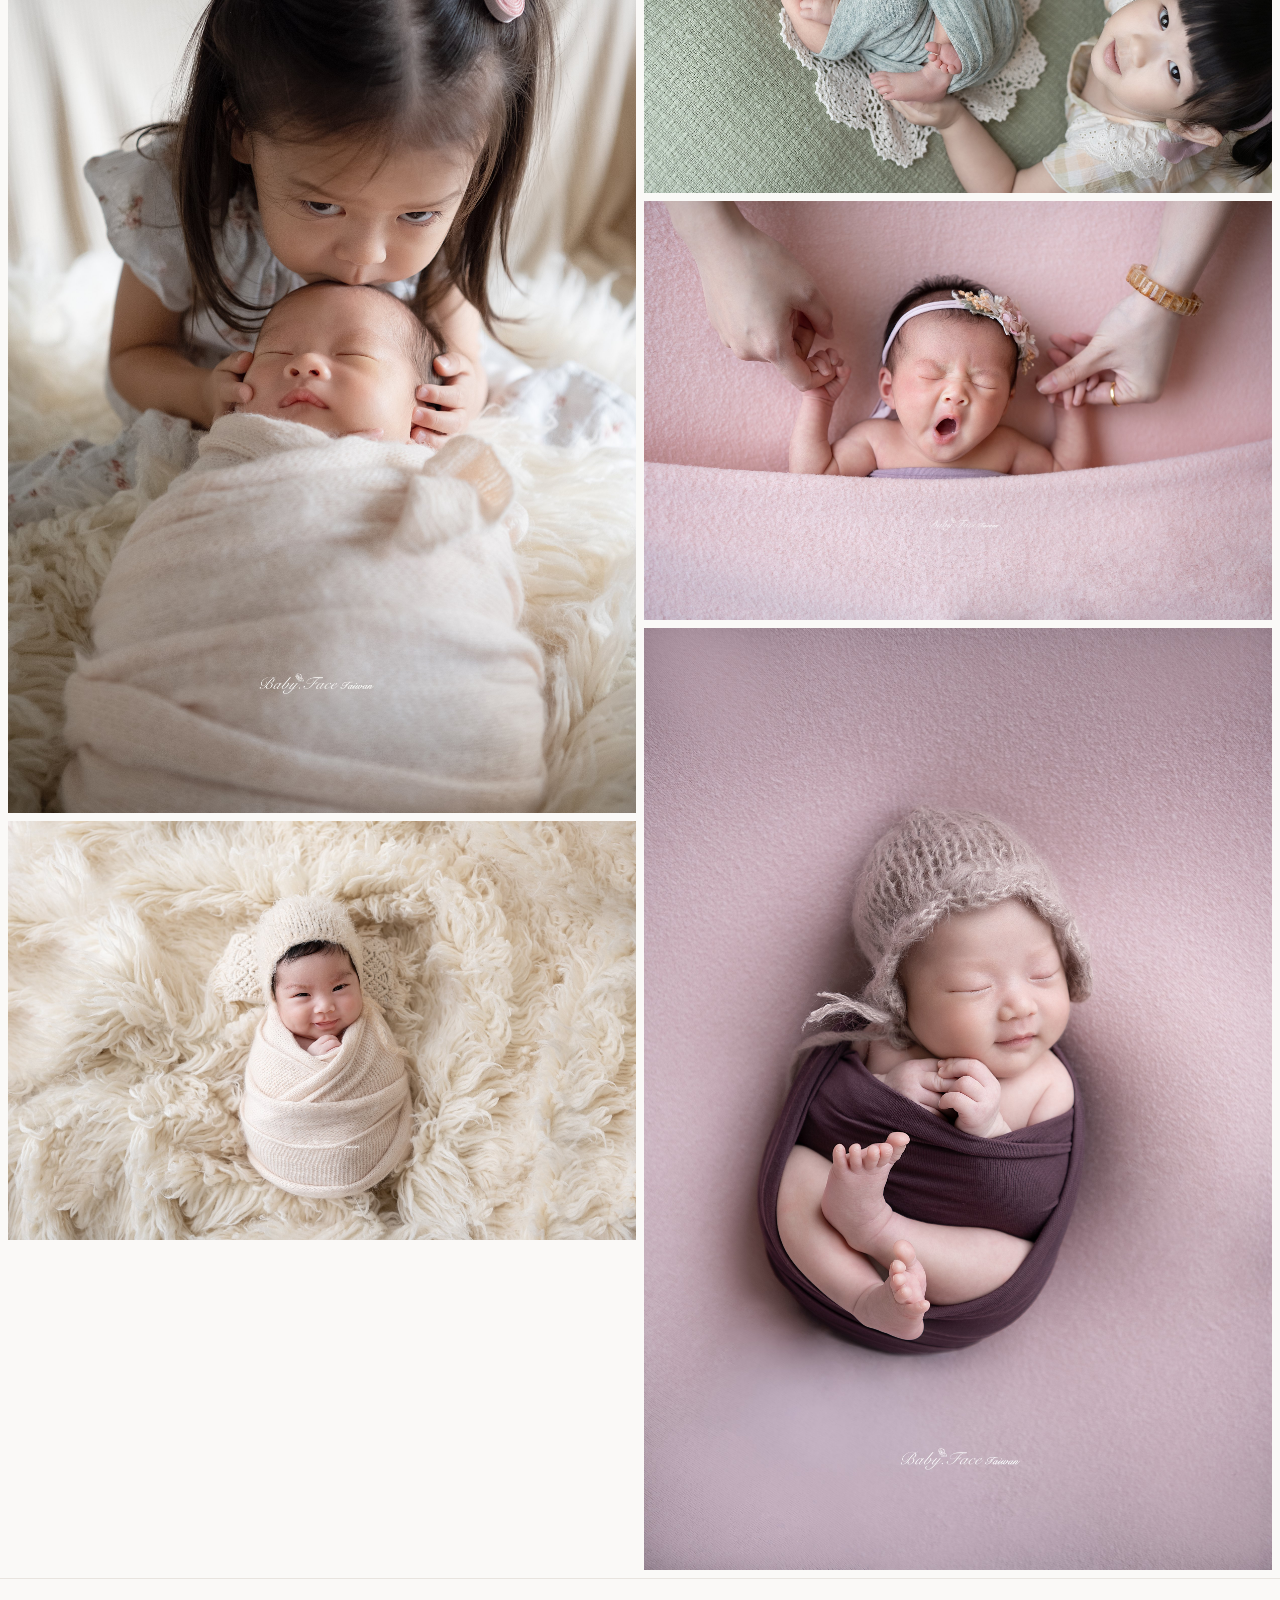
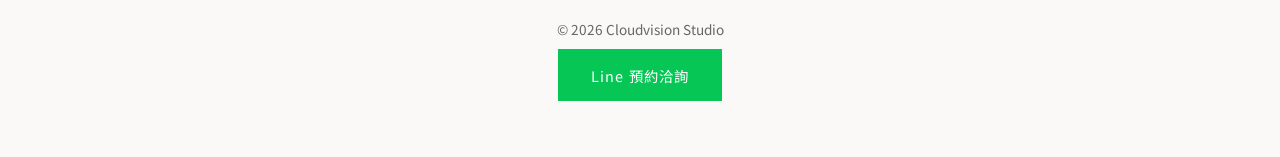
==== commit 0a84b2d0: "Hide on-page SEO copy from visitors while keeping meta tags. Use visually hidden seo-only blocks for" ====
--- a/index.html
+++ b/index.html
@@ -97,7 +97,7 @@
   </header>
 
   <main id="main">
-    <header class="gallery-seo-intro page-content--warm">
+    <header class="seo-only">
       <h1>新生兒美式攝影｜Babyface 新生兒寫真</h1>
       <p>Babyface 專業<strong>美式攝影</strong>工作室，提供<strong>新生兒寫真</strong>與<strong>寶寶攝影</strong>服務，以溫暖真實的<strong>新生兒美式攝影</strong>風格，留下寶寶最動人的成長時刻。</p>
     </header>
@@ -115,7 +115,7 @@
   </main>
 
   <footer class="site-footer">
-    <p class="footer-seo">Babyface｜新生兒美式攝影・新生兒寫真・寶寶攝影・全家福攝影・家族合照</p>
+    <p class="seo-only">Babyface｜新生兒美式攝影・新生兒寫真・寶寶攝影・全家福攝影・家族合照</p>
     <p>© 2026 Cloudvision Studio</p>
     <p class="footer-line">
       <a href="https://lin.ee/Q7MbhcG" class="btn btn-line" target="_blank" rel="noopener">Line 預約洽詢</a>
--- a/css/main.css
+++ b/css/main.css
@@ -465,40 +465,18 @@
   margin-top: 1.25rem;
 }
 
-.footer-seo {
-  margin: 0 0 0.75rem;
-  font-size: 0.78rem;
-  line-height: 1.5;
-  color: var(--color-muted);
-  letter-spacing: 0.04em;
-}
-
-.gallery-seo-intro {
-  max-width: 720px;
-  margin: 0 auto;
-  padding: calc(1.5rem + var(--header-height)) 4vw 1rem;
-  text-align: center;
-}
-
-.gallery-seo-intro h1 {
-  font-family: var(--font-sans);
-  font-weight: 500;
-  font-size: clamp(1.35rem, 3.5vw, 1.85rem);
-  margin: 0 0 0.65rem;
-  letter-spacing: 0.06em;
-  color: var(--color-text-warm);
-}
-
-.gallery-seo-intro p {
-  margin: 0;
-  font-size: 0.95rem;
-  line-height: 1.65;
-  color: var(--color-text-warm-muted);
-}
-
-.gallery-seo-intro strong {
-  font-weight: 600;
-  color: var(--color-text-warm);
+/* SEO copy: in HTML for crawlers, not shown on screen */
+.seo-only {
+  position: absolute;
+  width: 1px;
+  height: 1px;
+  padding: 0;
+  margin: -1px;
+  overflow: hidden;
+  clip: rect(0, 0, 0, 0);
+  clip-path: inset(50%);
+  white-space: nowrap;
+  border: 0;
 }
 
 /* Lightbox */
